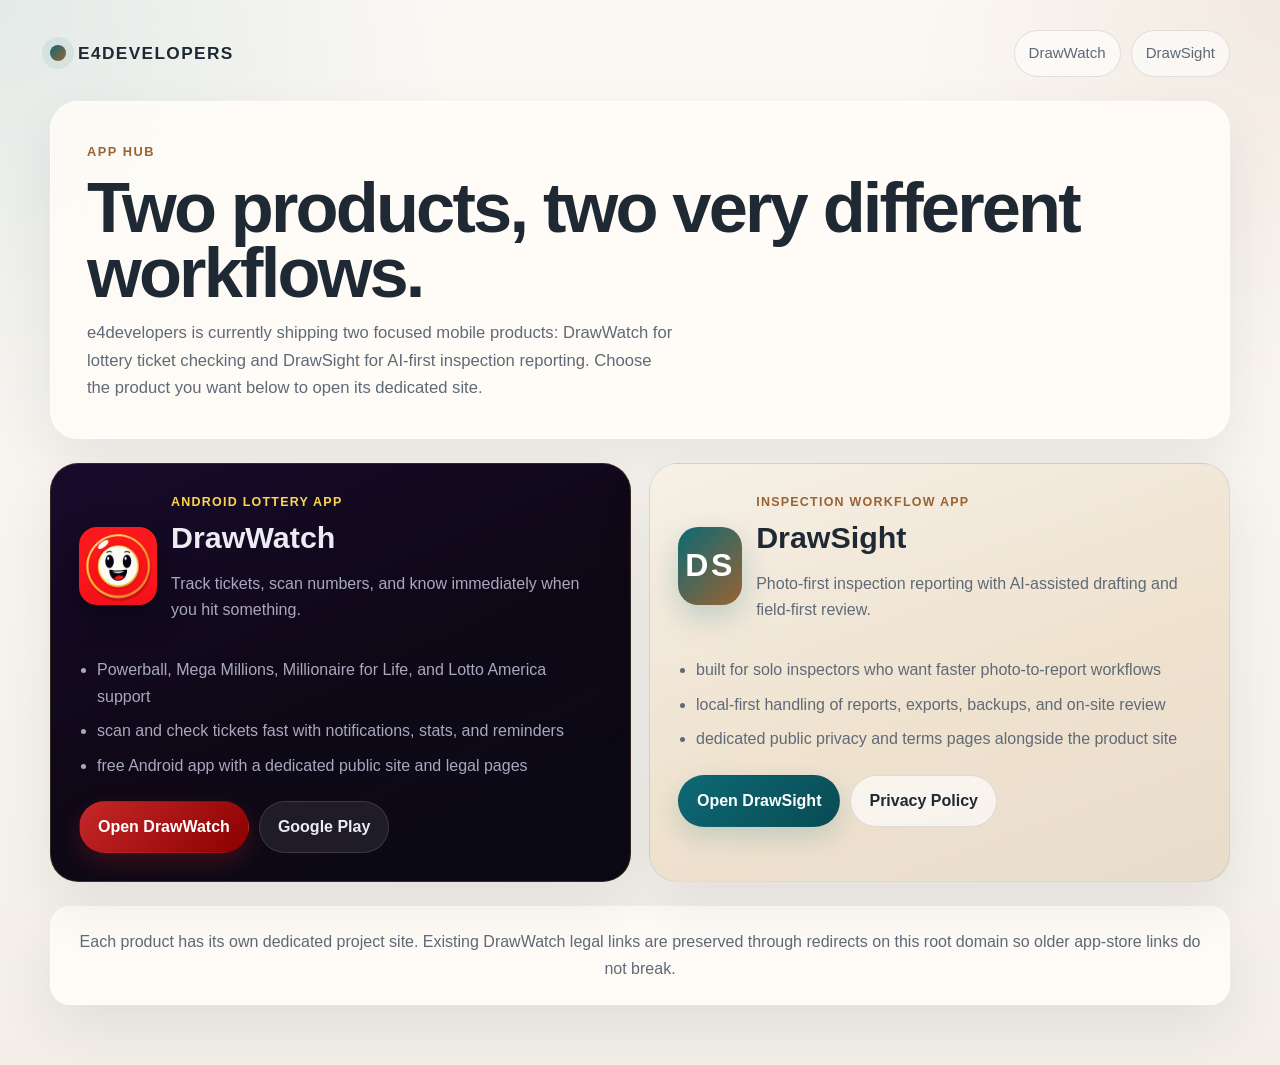
==== index.html @ c4e143c9 "Normalize e4developers branding on hub" ====
<!DOCTYPE html>
<html lang="en">
<head>
    <meta charset="UTF-8">
    <meta name="viewport" content="width=device-width, initial-scale=1.0">
    <title>e4developers</title>
    <meta name="description" content="Explore e4developers apps: DrawWatch and DrawSight.">
    <meta name="author" content="e4developers">
    <meta name="robots" content="index, follow">
    <meta name="google-site-verification" content="H5CPbit4HnOmKxbe45nMqXhFQb_tYFMQeLm1g6-_eMU">
    <link rel="canonical" href="https://e4developers.github.io/">
    <style>
        * {
            box-sizing: border-box;
            margin: 0;
            padding: 0;
        }

        :root {
            --bg: #f3efe8;
            --bg-soft: #fcf9f5;
            --surface: rgba(255, 252, 247, 0.88);
            --text: #1f2933;
            --muted: #5f6a77;
            --line: rgba(31, 41, 51, 0.12);
            --shadow: 0 24px 56px rgba(31, 41, 51, 0.08);
            --radius-lg: 28px;
            --radius-md: 20px;
            --max: 1180px;
            --dw-bg: linear-gradient(155deg, #170b2c 0%, #0f0817 48%, #0a0a14 100%);
            --dw-border: rgba(255, 213, 79, 0.16);
            --dw-text: #ececf5;
            --dw-muted: #a8a8c0;
            --dw-accent: #c62828;
            --dw-gold: #ffd54f;
            --ds-bg: linear-gradient(160deg, #f6f0e6 0%, #efe2cf 55%, #e8dccb 100%);
            --ds-border: rgba(13, 105, 117, 0.12);
            --ds-text: #1f2933;
            --ds-muted: #5f6a77;
            --ds-accent: #0d6975;
            --ds-warm: #9a6332;
        }

        body {
            min-height: 100vh;
            background:
                radial-gradient(circle at top left, rgba(13, 105, 117, 0.1), transparent 28%),
                radial-gradient(circle at top right, rgba(154, 99, 50, 0.1), transparent 24%),
                linear-gradient(180deg, var(--bg-soft), var(--bg));
            color: var(--text);
            font-family: -apple-system, BlinkMacSystemFont, "Segoe UI", Roboto, Oxygen, Ubuntu, sans-serif;
            line-height: 1.65;
        }

        a {
            color: inherit;
            text-decoration: none;
        }

        .shell {
            width: min(var(--max), calc(100% - 32px));
            margin: 0 auto;
            padding: 30px 0 60px;
        }

        .nav {
            display: flex;
            flex-wrap: wrap;
            align-items: center;
            justify-content: space-between;
            gap: 12px;
            margin-bottom: 24px;
        }

        .brand {
            display: inline-flex;
            align-items: center;
            gap: 12px;
            font-family: "Avenir Next Condensed", "Avenir Next", "Segoe UI", sans-serif;
            font-size: 1.08rem;
            font-weight: 700;
            letter-spacing: 0.08em;
            text-transform: uppercase;
        }

        .brand-mark {
            width: 16px;
            height: 16px;
            border-radius: 50%;
            background: linear-gradient(135deg, #0d6975, #9a6332);
            box-shadow: 0 0 0 8px rgba(13, 105, 117, 0.08);
        }

        .nav-links {
            display: flex;
            flex-wrap: wrap;
            gap: 10px;
        }

        .nav-link {
            display: inline-flex;
            align-items: center;
            justify-content: center;
            padding: 10px 14px;
            border: 1px solid var(--line);
            border-radius: 999px;
            background: rgba(255, 255, 255, 0.56);
            color: var(--muted);
            font-size: 0.94rem;
        }

        .hero {
            background: var(--surface);
            border: 1px solid rgba(255, 255, 255, 0.8);
            border-radius: var(--radius-lg);
            box-shadow: var(--shadow);
            backdrop-filter: blur(14px);
            padding: 36px;
            margin-bottom: 24px;
        }

        .eyebrow {
            display: inline-flex;
            margin-bottom: 14px;
            color: #9a6332;
            font-size: 0.8rem;
            font-weight: 700;
            letter-spacing: 0.12em;
            text-transform: uppercase;
        }

        h1 {
            margin-bottom: 14px;
            font-family: "Avenir Next Condensed", "Avenir Next", "Segoe UI", sans-serif;
            font-size: clamp(2.6rem, 6vw, 4.4rem);
            line-height: 0.92;
            letter-spacing: -0.04em;
        }

        .hero p {
            max-width: 64ch;
            color: var(--muted);
            font-size: 1.04rem;
        }

        .cards {
            display: grid;
            grid-template-columns: repeat(2, minmax(0, 1fr));
            gap: 18px;
            margin-bottom: 24px;
        }

        .app-card {
            position: relative;
            overflow: hidden;
            border-radius: var(--radius-lg);
            box-shadow: var(--shadow);
            padding: 28px;
            min-height: 360px;
        }

        .draw-watch {
            background: var(--dw-bg);
            border: 1px solid var(--dw-border);
            color: var(--dw-text);
        }

        .draw-sight {
            background: var(--ds-bg);
            border: 1px solid var(--ds-border);
            color: var(--ds-text);
        }

        .app-top {
            display: flex;
            align-items: center;
            gap: 14px;
            margin-bottom: 18px;
        }

        .dw-icon {
            width: 78px;
            height: 78px;
            border-radius: 18px;
            box-shadow: 0 12px 32px rgba(0, 0, 0, 0.35);
        }

        .ds-icon {
            display: inline-flex;
            align-items: center;
            justify-content: center;
            width: 78px;
            height: 78px;
            border-radius: 20px;
            background: linear-gradient(135deg, #0d6975 0%, #9a6332 100%);
            color: #fff;
            font-family: "Avenir Next Condensed", "Avenir Next", "Segoe UI", sans-serif;
            font-size: 2rem;
            font-weight: 800;
            letter-spacing: 0.08em;
            box-shadow: 0 12px 30px rgba(13, 105, 117, 0.22);
        }

        .app-label {
            font-size: 0.78rem;
            font-weight: 700;
            letter-spacing: 0.1em;
            text-transform: uppercase;
        }

        .draw-watch .app-label {
            color: var(--dw-gold);
        }

        .draw-sight .app-label {
            color: var(--ds-warm);
        }

        .app-card h2 {
            font-size: 1.9rem;
            margin-bottom: 8px;
        }

        .app-tagline {
            font-size: 1rem;
            margin-bottom: 16px;
        }

        .draw-watch .app-tagline,
        .draw-watch li {
            color: var(--dw-muted);
        }

        .draw-sight .app-tagline,
        .draw-sight li {
            color: var(--ds-muted);
        }

        .feature-list {
            padding-left: 18px;
            margin-bottom: 22px;
        }

        .feature-list li + li {
            margin-top: 8px;
        }

        .button-row {
            display: flex;
            flex-wrap: wrap;
            gap: 10px;
        }

        .btn {
            display: inline-flex;
            align-items: center;
            justify-content: center;
            padding: 12px 18px;
            border-radius: 999px;
            font-weight: 700;
            border: 1px solid transparent;
            transition: transform 0.18s ease, box-shadow 0.18s ease;
        }

        .btn:hover {
            transform: translateY(-2px);
        }

        .draw-watch .btn-primary {
            background: linear-gradient(135deg, #c62828 0%, #8b0000 100%);
            color: #fff;
            box-shadow: 0 10px 24px rgba(198, 40, 40, 0.24);
        }

        .draw-watch .btn-secondary {
            background: rgba(255, 255, 255, 0.08);
            border-color: rgba(255, 255, 255, 0.12);
            color: var(--dw-text);
        }

        .draw-sight .btn-primary {
            background: linear-gradient(135deg, #0d6975 0%, #094b53 100%);
            color: #fff;
            box-shadow: 0 10px 24px rgba(13, 105, 117, 0.18);
        }

        .draw-sight .btn-secondary {
            background: rgba(255, 255, 255, 0.64);
            border-color: rgba(31, 41, 51, 0.12);
            color: var(--ds-text);
        }

        .footer-note {
            background: var(--surface);
            border: 1px solid rgba(255, 255, 255, 0.8);
            border-radius: var(--radius-md);
            box-shadow: var(--shadow);
            padding: 22px;
            color: var(--muted);
            text-align: center;
        }

        @media (max-width: 900px) {
            .cards {
                grid-template-columns: 1fr;
            }
        }

        @media (max-width: 640px) {
            .shell {
                width: min(var(--max), calc(100% - 20px));
                padding-top: 20px;
            }

            .hero,
            .app-card {
                padding: 22px;
            }

            .app-top {
                align-items: flex-start;
            }
        }
    </style>
</head>
<body>
    <div class="shell">
        <nav class="nav" aria-label="Primary">
            <div class="brand">
                <span class="brand-mark" aria-hidden="true"></span>
                <span>e4developers</span>
            </div>
            <div class="nav-links">
                <a class="nav-link" href="https://e4developers.github.io/DrawWatch/">DrawWatch</a>
                <a class="nav-link" href="https://e4developers.github.io/DrawSight/">DrawSight</a>
            </div>
        </nav>

        <section class="hero">
            <div class="eyebrow">App Hub</div>
            <h1>Two products, two very different workflows.</h1>
            <p>
                e4developers is currently shipping two focused mobile products: DrawWatch for lottery ticket checking
                and DrawSight for AI-first inspection reporting. Choose the product you want below to open its dedicated site.
            </p>
        </section>

        <section class="cards" aria-label="Products">
            <article class="app-card draw-watch">
                <div class="app-top">
                    <img class="dw-icon" src="ic_launcher.png" alt="DrawWatch app icon">
                    <div>
                        <div class="app-label">Android Lottery App</div>
                        <h2>DrawWatch</h2>
                        <p class="app-tagline">Track tickets, scan numbers, and know immediately when you hit something.</p>
                    </div>
                </div>
                <ul class="feature-list">
                    <li>Powerball, Mega Millions, Millionaire for Life, and Lotto America support</li>
                    <li>scan and check tickets fast with notifications, stats, and reminders</li>
                    <li>free Android app with a dedicated public site and legal pages</li>
                </ul>
                <div class="button-row">
                    <a class="btn btn-primary" href="https://e4developers.github.io/DrawWatch/">Open DrawWatch</a>
                    <a class="btn btn-secondary" href="https://play.google.com/store/apps/details?id=com.numcheck.app" rel="noopener">Google Play</a>
                </div>
            </article>

            <article class="app-card draw-sight">
                <div class="app-top">
                    <div class="ds-icon" aria-hidden="true">DS</div>
                    <div>
                        <div class="app-label">Inspection Workflow App</div>
                        <h2>DrawSight</h2>
                        <p class="app-tagline">Photo-first inspection reporting with AI-assisted drafting and field-first review.</p>
                    </div>
                </div>
                <ul class="feature-list">
                    <li>built for solo inspectors who want faster photo-to-report workflows</li>
                    <li>local-first handling of reports, exports, backups, and on-site review</li>
                    <li>dedicated public privacy and terms pages alongside the product site</li>
                </ul>
                <div class="button-row">
                    <a class="btn btn-primary" href="https://e4developers.github.io/DrawSight/">Open DrawSight</a>
                    <a class="btn btn-secondary" href="https://e4developers.github.io/DrawSight/privacy-policy.html">Privacy Policy</a>
                </div>
            </article>
        </section>

        <div class="footer-note">
            Each product has its own dedicated project site. Existing DrawWatch legal links are preserved through redirects
            on this root domain so older app-store links do not break.
        </div>
    </div>
</body>
</html>
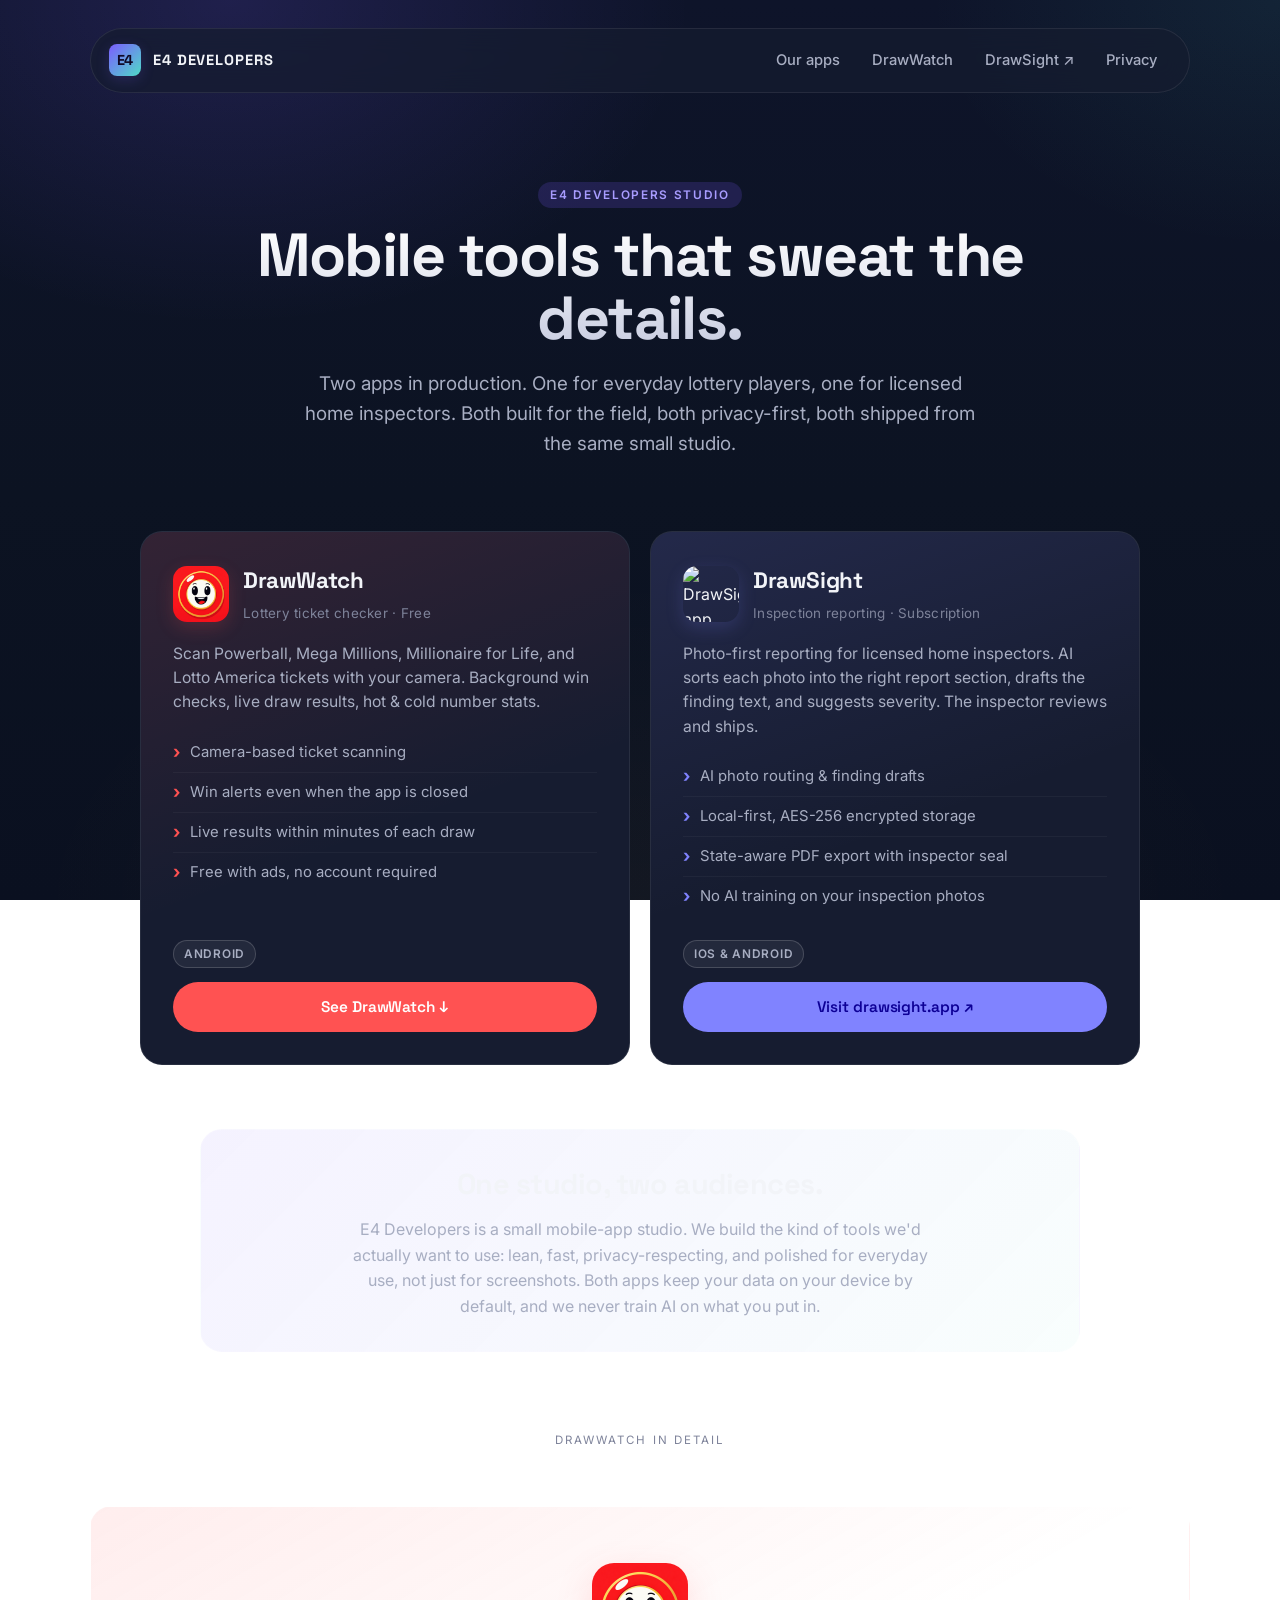
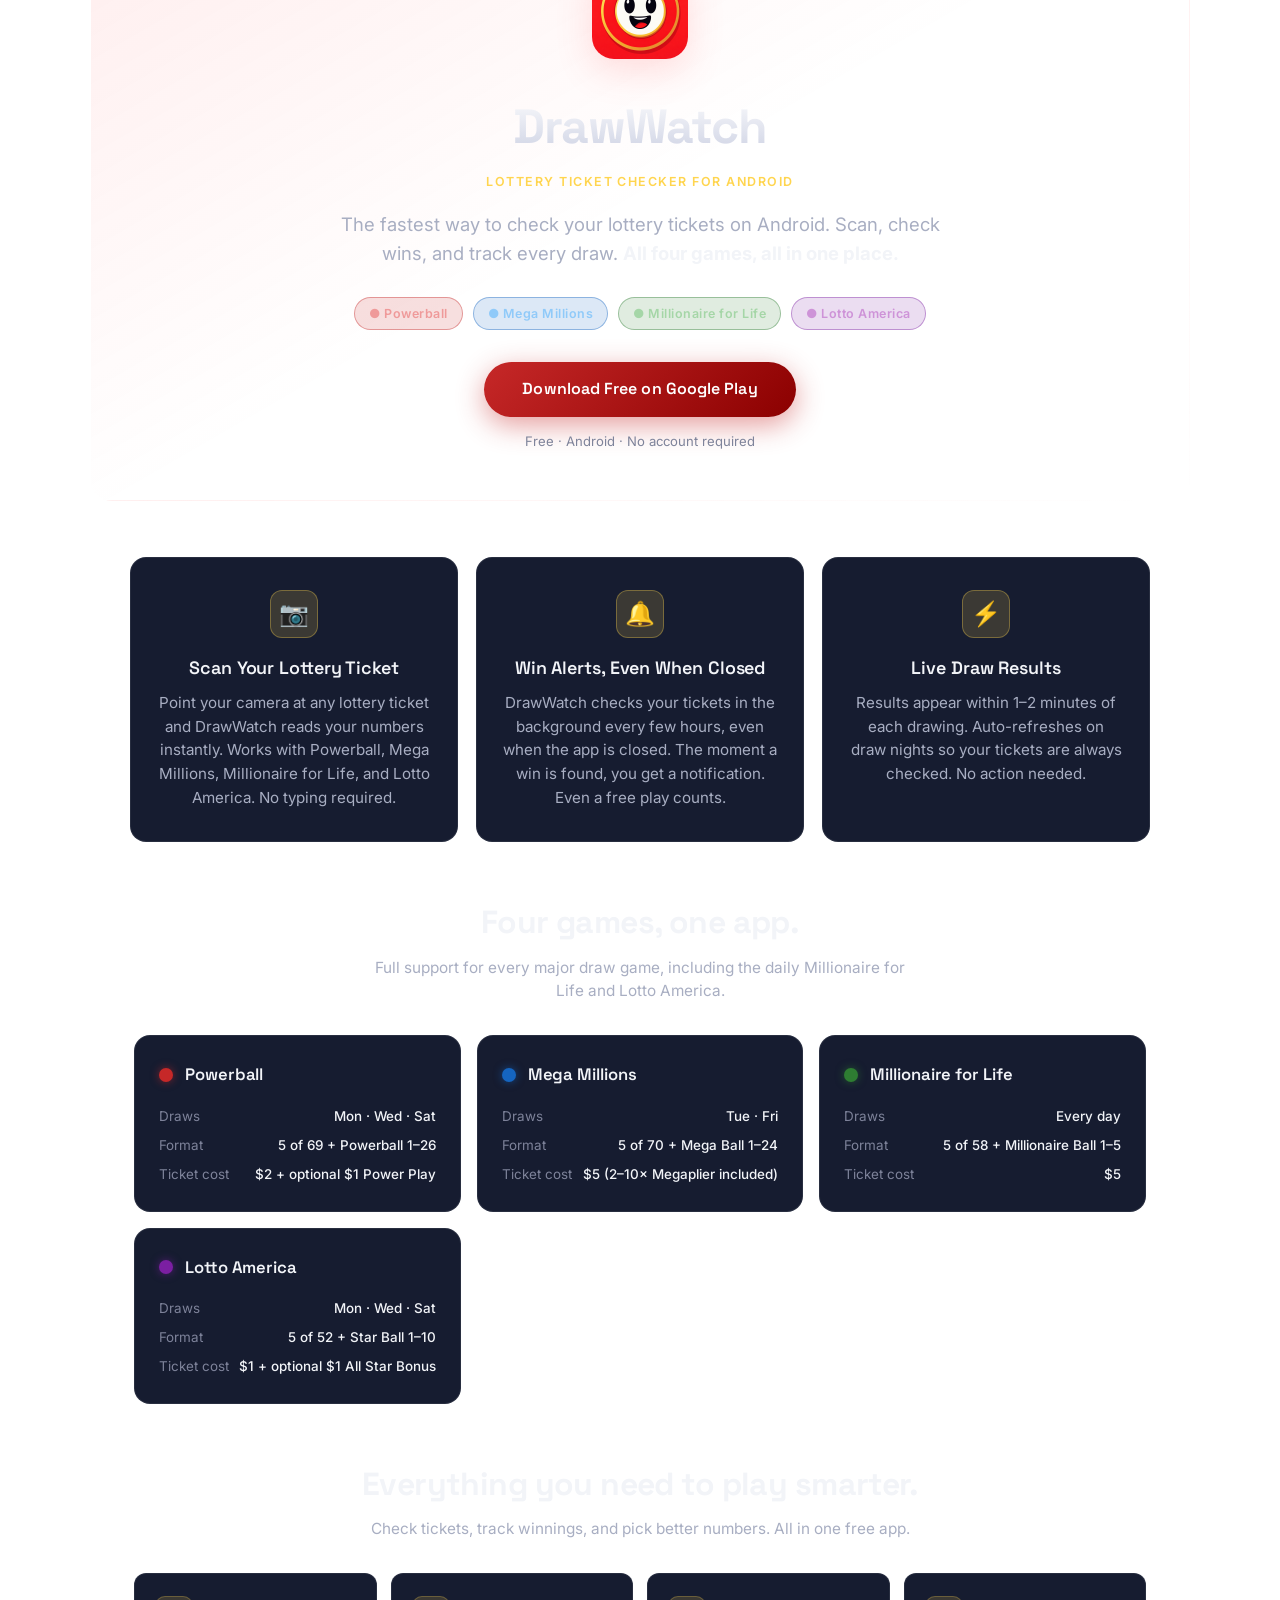
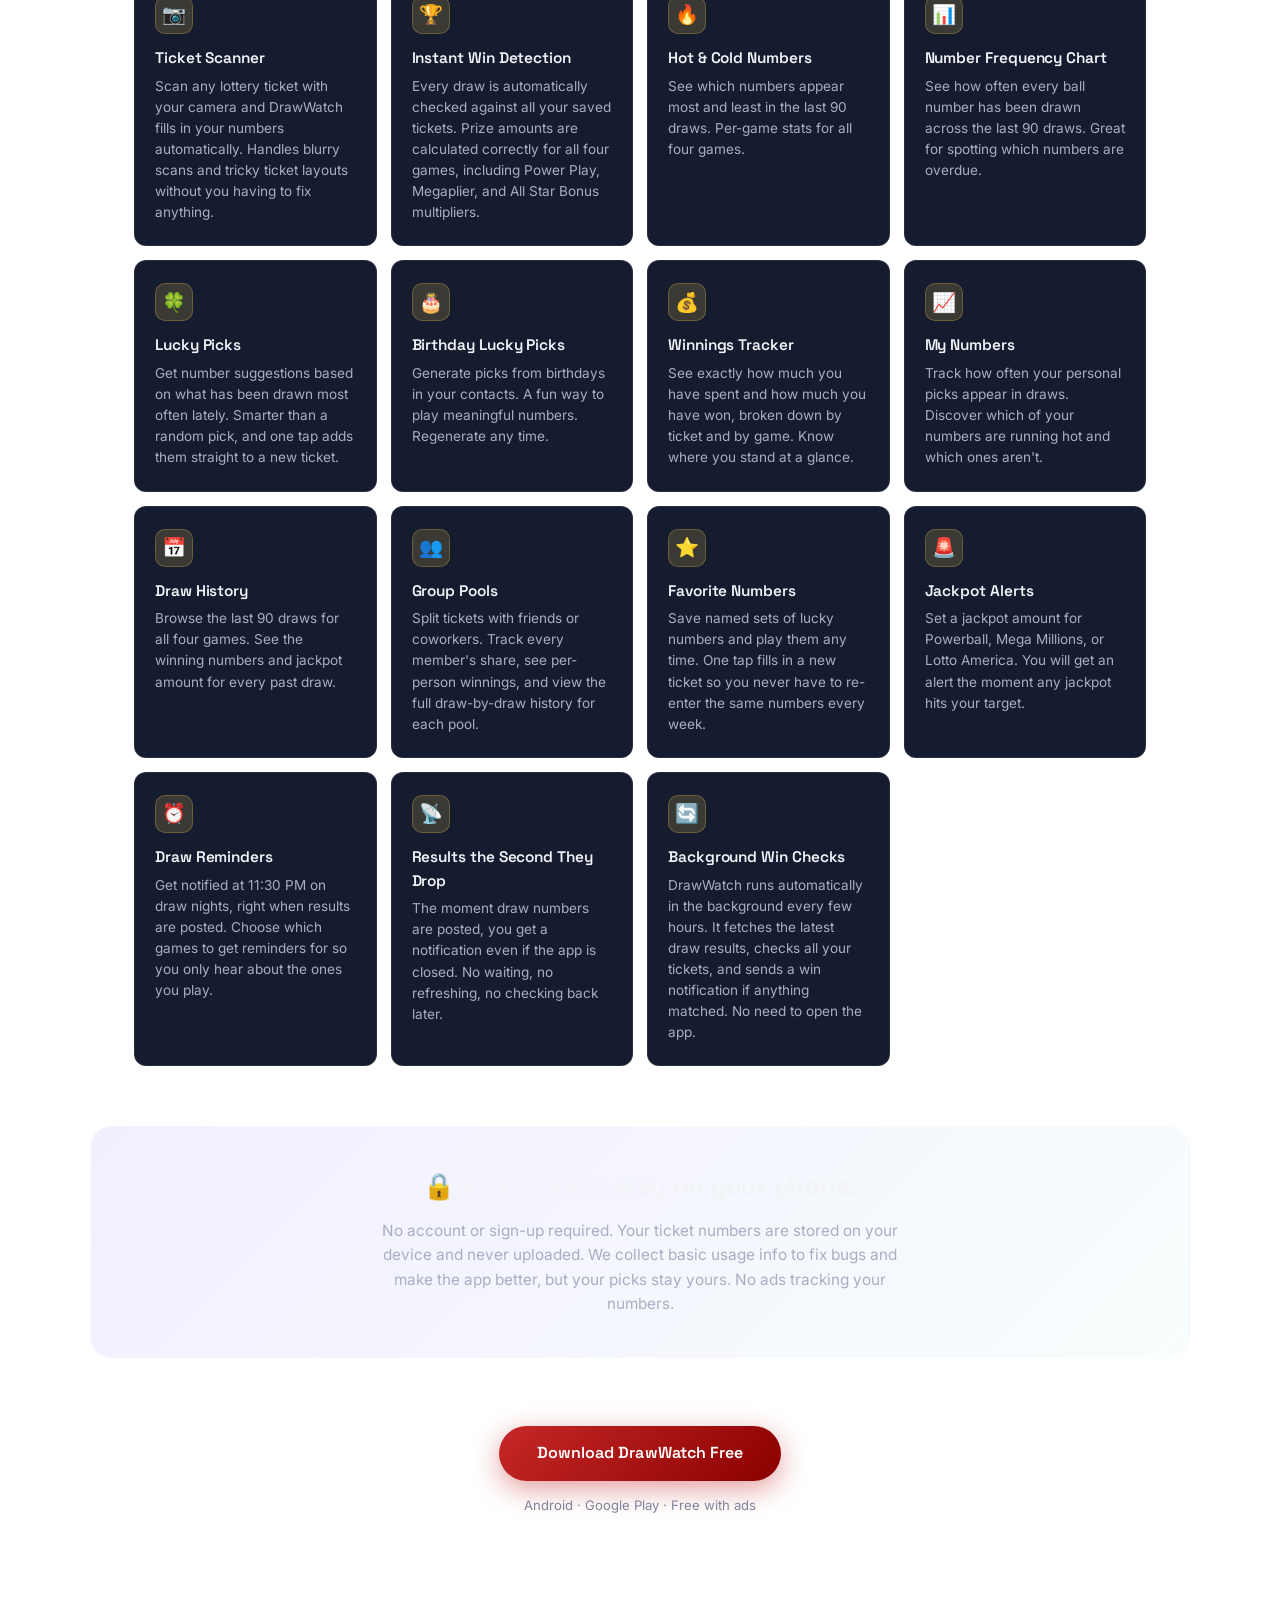
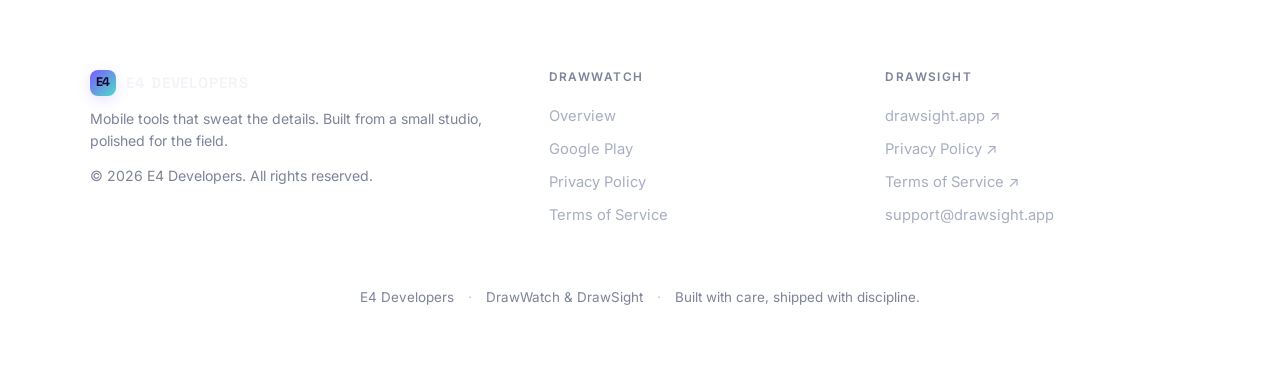
==== commit 20d24453: "Convert apex to E4 Developers studio splash + premium polish Was: DrawWatch-only landing at the apex" ====
--- a/index.html
+++ b/index.html
@@ -3,394 +3,457 @@
 <head>
     <meta charset="UTF-8">
     <meta name="viewport" content="width=device-width, initial-scale=1.0">
-    <title>e4developers</title>
-    <meta name="description" content="Explore e4developers apps: DrawWatch and DrawSight.">
-    <meta name="author" content="e4developers">
+    <title>E4 Developers · DrawWatch &amp; DrawSight mobile apps</title>
+    <meta name="description" content="E4 Developers builds mobile tools that sweat the details. DrawWatch is a free Android lottery checker for Powerball, Mega Millions, Millionaire for Life, and Lotto America. DrawSight is a photo-first inspection reporting app for licensed home inspectors.">
+    <meta name="keywords" content="e4 developers, drawwatch, drawsight, powerball ticket checker, mega millions checker, millionaire for life lottery, lotto america checker, lottery ticket scanner, home inspection report app, photo inspection app">
+    <meta name="author" content="E4 Developers">
     <meta name="robots" content="index, follow">
-    <meta name="google-site-verification" content="H5CPbit4HnOmKxbe45nMqXhFQb_tYFMQeLm1g6-_eMU">
+    <meta name="theme-color" content="#0C1322">
+    <meta name="google-site-verification" content="H5CPbit4HnOmKxbe45nMqXhFQb_tYFMQeLm1g6-_eMU" />
+
+    <!-- Open Graph -->
+    <meta property="og:title" content="E4 Developers · DrawWatch &amp; DrawSight">
+    <meta property="og:description" content="Mobile tools that sweat the details. DrawWatch (lottery checker, Android) and DrawSight (inspection reporting, iOS &amp; Android).">
+    <meta property="og:url" content="https://e4developers.github.io/">
+    <meta property="og:type" content="website">
+    <meta property="og:site_name" content="E4 Developers">
+    <meta property="og:image" content="https://e4developers.github.io/ic_launcher.png">
+
+    <!-- Twitter Card -->
+    <meta name="twitter:card" content="summary">
+    <meta name="twitter:title" content="E4 Developers · DrawWatch &amp; DrawSight">
+    <meta name="twitter:description" content="Two mobile apps from E4 Developers: DrawWatch lottery checker and DrawSight inspection reporting.">
+
+    <!-- Canonical -->
     <link rel="canonical" href="https://e4developers.github.io/">
-    <style>
-        * {
-            box-sizing: border-box;
-            margin: 0;
-            padding: 0;
+
+    <link rel="icon" type="image/png" href="ic_launcher.png">
+    <link rel="apple-touch-icon" href="ic_launcher.png">
+    <link rel="preconnect" href="https://fonts.googleapis.com">
+    <link rel="preconnect" href="https://fonts.gstatic.com" crossorigin>
+    <link rel="stylesheet" href="https://fonts.googleapis.com/css2?family=Inter:wght@400;500;600;700&family=Space+Grotesk:wght@500;600;700&display=swap">
+    <link rel="stylesheet" href="style.css">
+
+    <!-- JSON-LD: studio + both products -->
+    <script type="application/ld+json">
+    {
+      "@context": "https://schema.org",
+      "@type": "Organization",
+      "name": "E4 Developers",
+      "url": "https://e4developers.github.io/",
+      "logo": "https://e4developers.github.io/ic_launcher.png",
+      "description": "Mobile app studio. Builds DrawWatch (lottery ticket checker for Android) and DrawSight (photo-first inspection reporting for licensed home inspectors).",
+      "makesOffer": [
+        {
+          "@type": "Offer",
+          "itemOffered": {
+            "@type": "SoftwareApplication",
+            "name": "DrawWatch",
+            "operatingSystem": "Android",
+            "applicationCategory": "UtilitiesApplication",
+            "url": "https://play.google.com/store/apps/details?id=com.numcheck.app",
+            "offers": { "@type": "Offer", "price": "0", "priceCurrency": "USD" }
+          }
+        },
+        {
+          "@type": "Offer",
+          "itemOffered": {
+            "@type": "SoftwareApplication",
+            "name": "DrawSight",
+            "operatingSystem": "iOS, Android",
+            "applicationCategory": "BusinessApplication",
+            "url": "https://drawsight.app/"
+          }
         }
-
-        :root {
-            --bg: #f3efe8;
-            --bg-soft: #fcf9f5;
-            --surface: rgba(255, 252, 247, 0.88);
-            --text: #1f2933;
-            --muted: #5f6a77;
-            --line: rgba(31, 41, 51, 0.12);
-            --shadow: 0 24px 56px rgba(31, 41, 51, 0.08);
-            --radius-lg: 28px;
-            --radius-md: 20px;
-            --max: 1180px;
-            --dw-bg: linear-gradient(155deg, #170b2c 0%, #0f0817 48%, #0a0a14 100%);
-            --dw-border: rgba(255, 213, 79, 0.16);
-            --dw-text: #ececf5;
-            --dw-muted: #a8a8c0;
-            --dw-accent: #c62828;
-            --dw-gold: #ffd54f;
-            --ds-bg: linear-gradient(160deg, #f6f0e6 0%, #efe2cf 55%, #e8dccb 100%);
-            --ds-border: rgba(13, 105, 117, 0.12);
-            --ds-text: #1f2933;
-            --ds-muted: #5f6a77;
-            --ds-accent: #0d6975;
-            --ds-warm: #9a6332;
-        }
-
-        body {
-            min-height: 100vh;
-            background:
-                radial-gradient(circle at top left, rgba(13, 105, 117, 0.1), transparent 28%),
-                radial-gradient(circle at top right, rgba(154, 99, 50, 0.1), transparent 24%),
-                linear-gradient(180deg, var(--bg-soft), var(--bg));
-            color: var(--text);
-            font-family: -apple-system, BlinkMacSystemFont, "Segoe UI", Roboto, Oxygen, Ubuntu, sans-serif;
-            line-height: 1.65;
-        }
-
-        a {
-            color: inherit;
-            text-decoration: none;
-        }
-
-        .shell {
-            width: min(var(--max), calc(100% - 32px));
-            margin: 0 auto;
-            padding: 30px 0 60px;
-        }
-
-        .nav {
-            display: flex;
-            flex-wrap: wrap;
-            align-items: center;
-            justify-content: space-between;
-            gap: 12px;
-            margin-bottom: 24px;
-        }
-
-        .brand {
-            display: inline-flex;
-            align-items: center;
-            gap: 12px;
-            font-family: "Avenir Next Condensed", "Avenir Next", "Segoe UI", sans-serif;
-            font-size: 1.08rem;
-            font-weight: 700;
-            letter-spacing: 0.08em;
-            text-transform: uppercase;
-        }
-
-        .brand-mark {
-            width: 16px;
-            height: 16px;
-            border-radius: 50%;
-            background: linear-gradient(135deg, #0d6975, #9a6332);
-            box-shadow: 0 0 0 8px rgba(13, 105, 117, 0.08);
-        }
-
-        .nav-links {
-            display: flex;
-            flex-wrap: wrap;
-            gap: 10px;
-        }
-
-        .nav-link {
-            display: inline-flex;
-            align-items: center;
-            justify-content: center;
-            padding: 10px 14px;
-            border: 1px solid var(--line);
-            border-radius: 999px;
-            background: rgba(255, 255, 255, 0.56);
-            color: var(--muted);
-            font-size: 0.94rem;
-        }
-
-        .hero {
-            background: var(--surface);
-            border: 1px solid rgba(255, 255, 255, 0.8);
-            border-radius: var(--radius-lg);
-            box-shadow: var(--shadow);
-            backdrop-filter: blur(14px);
-            padding: 36px;
-            margin-bottom: 24px;
-        }
-
-        .eyebrow {
-            display: inline-flex;
-            margin-bottom: 14px;
-            color: #9a6332;
-            font-size: 0.8rem;
-            font-weight: 700;
-            letter-spacing: 0.12em;
-            text-transform: uppercase;
-        }
-
-        h1 {
-            margin-bottom: 14px;
-            font-family: "Avenir Next Condensed", "Avenir Next", "Segoe UI", sans-serif;
-            font-size: clamp(2.6rem, 6vw, 4.4rem);
-            line-height: 0.92;
-            letter-spacing: -0.04em;
-        }
-
-        .hero p {
-            max-width: 64ch;
-            color: var(--muted);
-            font-size: 1.04rem;
-        }
-
-        .cards {
-            display: grid;
-            grid-template-columns: repeat(2, minmax(0, 1fr));
-            gap: 18px;
-            margin-bottom: 24px;
-        }
-
-        .app-card {
-            position: relative;
-            overflow: hidden;
-            border-radius: var(--radius-lg);
-            box-shadow: var(--shadow);
-            padding: 28px;
-            min-height: 360px;
-        }
-
-        .draw-watch {
-            background: var(--dw-bg);
-            border: 1px solid var(--dw-border);
-            color: var(--dw-text);
-        }
-
-        .draw-sight {
-            background: var(--ds-bg);
-            border: 1px solid var(--ds-border);
-            color: var(--ds-text);
-        }
-
-        .app-top {
-            display: flex;
-            align-items: center;
-            gap: 14px;
-            margin-bottom: 18px;
-        }
-
-        .dw-icon {
-            width: 78px;
-            height: 78px;
-            border-radius: 18px;
-            box-shadow: 0 12px 32px rgba(0, 0, 0, 0.35);
-        }
-
-        .ds-icon {
-            display: inline-flex;
-            align-items: center;
-            justify-content: center;
-            width: 78px;
-            height: 78px;
-            border-radius: 20px;
-            background: linear-gradient(135deg, #0d6975 0%, #9a6332 100%);
-            color: #fff;
-            font-family: "Avenir Next Condensed", "Avenir Next", "Segoe UI", sans-serif;
-            font-size: 2rem;
-            font-weight: 800;
-            letter-spacing: 0.08em;
-            box-shadow: 0 12px 30px rgba(13, 105, 117, 0.22);
-        }
-
-        .app-label {
-            font-size: 0.78rem;
-            font-weight: 700;
-            letter-spacing: 0.1em;
-            text-transform: uppercase;
-        }
-
-        .draw-watch .app-label {
-            color: var(--dw-gold);
-        }
-
-        .draw-sight .app-label {
-            color: var(--ds-warm);
-        }
-
-        .app-card h2 {
-            font-size: 1.9rem;
-            margin-bottom: 8px;
-        }
-
-        .app-tagline {
-            font-size: 1rem;
-            margin-bottom: 16px;
-        }
-
-        .draw-watch .app-tagline,
-        .draw-watch li {
-            color: var(--dw-muted);
-        }
-
-        .draw-sight .app-tagline,
-        .draw-sight li {
-            color: var(--ds-muted);
-        }
-
-        .feature-list {
-            padding-left: 18px;
-            margin-bottom: 22px;
-        }
-
-        .feature-list li + li {
-            margin-top: 8px;
-        }
-
-        .button-row {
-            display: flex;
-            flex-wrap: wrap;
-            gap: 10px;
-        }
-
-        .btn {
-            display: inline-flex;
-            align-items: center;
-            justify-content: center;
-            padding: 12px 18px;
-            border-radius: 999px;
-            font-weight: 700;
-            border: 1px solid transparent;
-            transition: transform 0.18s ease, box-shadow 0.18s ease;
-        }
-
-        .btn:hover {
-            transform: translateY(-2px);
-        }
-
-        .draw-watch .btn-primary {
-            background: linear-gradient(135deg, #c62828 0%, #8b0000 100%);
-            color: #fff;
-            box-shadow: 0 10px 24px rgba(198, 40, 40, 0.24);
-        }
-
-        .draw-watch .btn-secondary {
-            background: rgba(255, 255, 255, 0.08);
-            border-color: rgba(255, 255, 255, 0.12);
-            color: var(--dw-text);
-        }
-
-        .draw-sight .btn-primary {
-            background: linear-gradient(135deg, #0d6975 0%, #094b53 100%);
-            color: #fff;
-            box-shadow: 0 10px 24px rgba(13, 105, 117, 0.18);
-        }
-
-        .draw-sight .btn-secondary {
-            background: rgba(255, 255, 255, 0.64);
-            border-color: rgba(31, 41, 51, 0.12);
-            color: var(--ds-text);
-        }
-
-        .footer-note {
-            background: var(--surface);
-            border: 1px solid rgba(255, 255, 255, 0.8);
-            border-radius: var(--radius-md);
-            box-shadow: var(--shadow);
-            padding: 22px;
-            color: var(--muted);
-            text-align: center;
-        }
-
-        @media (max-width: 900px) {
-            .cards {
-                grid-template-columns: 1fr;
-            }
-        }
-
-        @media (max-width: 640px) {
-            .shell {
-                width: min(var(--max), calc(100% - 20px));
-                padding-top: 20px;
-            }
-
-            .hero,
-            .app-card {
-                padding: 22px;
-            }
-
-            .app-top {
-                align-items: flex-start;
-            }
-        }
-    </style>
+      ]
+    }
+    </script>
+    <script type="application/ld+json">
+    {
+      "@context": "https://schema.org",
+      "@type": "SoftwareApplication",
+      "name": "DrawWatch",
+      "alternateName": "DrawWatch: Lottery Checker",
+      "operatingSystem": "Android",
+      "applicationCategory": "UtilitiesApplication",
+      "description": "Scan and check your Powerball, Mega Millions, Millionaire for Life, and Lotto America lottery tickets instantly. Win alerts, live draw results, hot and cold number statistics. No account required.",
+      "url": "https://play.google.com/store/apps/details?id=com.numcheck.app",
+      "downloadUrl": "https://play.google.com/store/apps/details?id=com.numcheck.app",
+      "offers": { "@type": "Offer", "price": "0", "priceCurrency": "USD" },
+      "author": {
+        "@type": "Organization",
+        "name": "E4 Developers",
+        "url": "https://e4developers.github.io/"
+      }
+    }
+    </script>
 </head>
 <body>
-    <div class="shell">
-        <nav class="nav" aria-label="Primary">
-            <div class="brand">
-                <span class="brand-mark" aria-hidden="true"></span>
-                <span>e4developers</span>
-            </div>
-            <div class="nav-links">
-                <a class="nav-link" href="https://e4developers.github.io/DrawWatch/">DrawWatch</a>
-                <a class="nav-link" href="https://e4developers.github.io/DrawSight/">DrawSight</a>
-            </div>
-        </nav>
-
-        <section class="hero">
-            <div class="eyebrow">App Hub</div>
-            <h1>Two products, two very different workflows.</h1>
-            <p>
-                e4developers is currently shipping two focused mobile products: DrawWatch for lottery ticket checking
-                and DrawSight for AI-first inspection reporting. Choose the product you want below to open its dedicated site.
+
+<div class="shell">
+
+    <!-- ═══════════════ STUDIO NAV ═══════════════ -->
+    <nav class="nav" aria-label="Primary">
+        <a class="brand" href="/" aria-label="E4 Developers home">
+            <span class="brand-mark" aria-hidden="true">E4</span>
+            <span>E4 Developers</span>
+        </a>
+        <div class="nav-links">
+            <a href="#our-apps">Our apps</a>
+            <a href="#drawwatch">DrawWatch</a>
+            <a href="https://drawsight.app/" rel="noopener">DrawSight ↗</a>
+            <a href="privacy-policy.html">Privacy</a>
+        </div>
+    </nav>
+
+    <!-- ═══════════════ STUDIO HERO ═══════════════ -->
+    <section class="studio-hero">
+        <span class="eyebrow">E4 Developers studio</span>
+        <h1>Mobile tools that sweat the details.</h1>
+        <p class="lede">
+            Two apps in production. One for everyday lottery players, one for
+            licensed home inspectors. Both built for the field, both
+            privacy-first, both shipped from the same small studio.
+        </p>
+    </section>
+
+    <!-- ═══════════════ TWO-UP PRODUCT CARDS ═══════════════ -->
+    <section id="our-apps" class="product-grid" aria-label="E4 Developers apps">
+
+        <a class="product-card drawwatch" href="#drawwatch">
+            <div class="product-head">
+                <img class="product-icon" src="ic_launcher.png" alt="DrawWatch app icon">
+                <div>
+                    <div class="product-name">DrawWatch</div>
+                    <div class="product-meta">Lottery ticket checker · Free</div>
+                </div>
+            </div>
+            <p class="product-tagline">
+                Scan Powerball, Mega Millions, Millionaire for Life, and Lotto
+                America tickets with your camera. Background win checks, live
+                draw results, hot &amp; cold number stats.
             </p>
-        </section>
-
-        <section class="cards" aria-label="Products">
-            <article class="app-card draw-watch">
-                <div class="app-top">
-                    <img class="dw-icon" src="ic_launcher.png" alt="DrawWatch app icon">
-                    <div>
-                        <div class="app-label">Android Lottery App</div>
-                        <h2>DrawWatch</h2>
-                        <p class="app-tagline">Track tickets, scan numbers, and know immediately when you hit something.</p>
-                    </div>
-                </div>
-                <ul class="feature-list">
-                    <li>Powerball, Mega Millions, Millionaire for Life, and Lotto America support</li>
-                    <li>scan and check tickets fast with notifications, stats, and reminders</li>
-                    <li>free Android app with a dedicated public site and legal pages</li>
-                </ul>
-                <div class="button-row">
-                    <a class="btn btn-primary" href="https://e4developers.github.io/DrawWatch/">Open DrawWatch</a>
-                    <a class="btn btn-secondary" href="https://play.google.com/store/apps/details?id=com.numcheck.app" rel="noopener">Google Play</a>
-                </div>
-            </article>
-
-            <article class="app-card draw-sight">
-                <div class="app-top">
-                    <div class="ds-icon" aria-hidden="true">DS</div>
-                    <div>
-                        <div class="app-label">Inspection Workflow App</div>
-                        <h2>DrawSight</h2>
-                        <p class="app-tagline">Photo-first inspection reporting with AI-assisted drafting and field-first review.</p>
-                    </div>
-                </div>
-                <ul class="feature-list">
-                    <li>built for solo inspectors who want faster photo-to-report workflows</li>
-                    <li>local-first handling of reports, exports, backups, and on-site review</li>
-                    <li>dedicated public privacy and terms pages alongside the product site</li>
-                </ul>
-                <div class="button-row">
-                    <a class="btn btn-primary" href="https://e4developers.github.io/DrawSight/">Open DrawSight</a>
-                    <a class="btn btn-secondary" href="https://e4developers.github.io/DrawSight/privacy-policy.html">Privacy Policy</a>
-                </div>
-            </article>
-        </section>
-
-        <div class="footer-note">
-            Each product has its own dedicated project site. Existing DrawWatch legal links are preserved through redirects
-            on this root domain so older app-store links do not break.
-        </div>
+            <ul>
+                <li>Camera-based ticket scanning</li>
+                <li>Win alerts even when the app is closed</li>
+                <li>Live results within minutes of each draw</li>
+                <li>Free with ads, no account required</li>
+            </ul>
+            <span class="platform-pill" style="margin-bottom: 14px; align-self: flex-start;">Android</span>
+            <span class="product-cta">See DrawWatch ↓</span>
+        </a>
+
+        <a class="product-card drawsight" href="https://drawsight.app/" rel="noopener">
+            <div class="product-head">
+                <img class="product-icon" src="https://drawsight.app/assets/logo.png" alt="DrawSight app icon">
+                <div>
+                    <div class="product-name">DrawSight</div>
+                    <div class="product-meta">Inspection reporting · Subscription</div>
+                </div>
+            </div>
+            <p class="product-tagline">
+                Photo-first reporting for licensed home inspectors. AI sorts
+                each photo into the right report section, drafts the finding
+                text, and suggests severity. The inspector reviews and ships.
+            </p>
+            <ul>
+                <li>AI photo routing &amp; finding drafts</li>
+                <li>Local-first, AES-256 encrypted storage</li>
+                <li>State-aware PDF export with inspector seal</li>
+                <li>No AI training on your inspection photos</li>
+            </ul>
+            <span class="platform-pill" style="margin-bottom: 14px; align-self: flex-start;">iOS &amp; Android</span>
+            <span class="product-cta">Visit drawsight.app ↗</span>
+        </a>
+
+    </section>
+
+    <!-- ═══════════════ STUDIO ABOUT ═══════════════ -->
+    <section class="studio-about">
+        <h2>One studio, two audiences.</h2>
+        <p>
+            E4 Developers is a small mobile-app studio. We build the kind of
+            tools we'd actually want to use: lean, fast, privacy-respecting,
+            and polished for everyday use, not just for screenshots. Both
+            apps keep your data on your device by default, and we never
+            train AI on what you put in.
+        </p>
+    </section>
+
+    <!-- ═══════════════ STUDIO → DRAWWATCH DIVIDER ═══════════════ -->
+    <div class="studio-divider" aria-hidden="true">
+        <span>DrawWatch in detail</span>
     </div>
+
+    <!-- ═══════════════ DRAWWATCH HERO (preserved for SEO) ═══════════════ -->
+    <header id="drawwatch" class="dw-hero">
+        <img class="app-icon" src="ic_launcher.png" alt="DrawWatch app icon">
+        <h2>DrawWatch</h2>
+        <p class="hero-sub">Lottery Ticket Checker for Android</p>
+        <p class="hero-tagline">
+            The fastest way to check your lottery tickets on Android.
+            Scan, check wins, and track every draw.
+            <strong>All four games, all in one place.</strong>
+        </p>
+        <div class="game-badges">
+            <span class="game-badge badge-pb">● Powerball</span>
+            <span class="game-badge badge-mm">● Mega Millions</span>
+            <span class="game-badge badge-mfl">● Millionaire for Life</span>
+            <span class="game-badge badge-la">● Lotto America</span>
+        </div>
+        <a class="cta-btn" href="https://play.google.com/store/apps/details?id=com.numcheck.app"
+           rel="noopener" aria-label="Download DrawWatch on Google Play">
+            Download Free on Google Play
+        </a>
+        <p class="cta-meta">Free · Android · No account required</p>
+    </header>
+
+    <!-- ═══════════════ BIG 3 ═══════════════ -->
+    <div class="big3" aria-label="Top features">
+        <div class="big3-card">
+            <div class="big3-icon">📷</div>
+            <h2>Scan Your Lottery Ticket</h2>
+            <p>Point your camera at any lottery ticket and DrawWatch reads your numbers instantly.
+               Works with Powerball, Mega Millions, Millionaire for Life, and Lotto America. No typing required.</p>
+        </div>
+        <div class="big3-card">
+            <div class="big3-icon">🔔</div>
+            <h2>Win Alerts, Even When Closed</h2>
+            <p>DrawWatch checks your tickets in the background every few hours, even when the app is closed.
+               The moment a win is found, you get a notification. Even a free play counts.</p>
+        </div>
+        <div class="big3-card">
+            <div class="big3-icon">⚡</div>
+            <h2>Live Draw Results</h2>
+            <p>Results appear within 1–2 minutes of each drawing. Auto-refreshes on draw nights
+               so your tickets are always checked. No action needed.</p>
+        </div>
+    </div>
+
+    <!-- ═══════════════ SUPPORTED GAMES ═══════════════ -->
+    <section class="section games-section" aria-label="Supported games">
+        <h2 class="section-label">Four games, one app.</h2>
+        <p class="section-desc">Full support for every major draw game, including the daily Millionaire for Life and Lotto America.</p>
+
+        <div class="games-grid">
+            <div class="game-card">
+                <div class="game-card-header">
+                    <div class="game-dot dot-pb"></div>
+                    <h3>Powerball</h3>
+                </div>
+                <div class="game-meta">
+                    <div class="game-row">
+                        <span class="game-row-label">Draws</span>
+                        <span class="game-row-val">Mon · Wed · Sat</span>
+                    </div>
+                    <div class="game-row">
+                        <span class="game-row-label">Format</span>
+                        <span class="game-row-val">5 of 69 + Powerball 1–26</span>
+                    </div>
+                    <div class="game-row">
+                        <span class="game-row-label">Ticket cost</span>
+                        <span class="game-row-val">$2 + optional $1 Power Play</span>
+                    </div>
+                </div>
+            </div>
+            <div class="game-card">
+                <div class="game-card-header">
+                    <div class="game-dot dot-mm"></div>
+                    <h3>Mega Millions</h3>
+                </div>
+                <div class="game-meta">
+                    <div class="game-row">
+                        <span class="game-row-label">Draws</span>
+                        <span class="game-row-val">Tue · Fri</span>
+                    </div>
+                    <div class="game-row">
+                        <span class="game-row-label">Format</span>
+                        <span class="game-row-val">5 of 70 + Mega Ball 1–24</span>
+                    </div>
+                    <div class="game-row">
+                        <span class="game-row-label">Ticket cost</span>
+                        <span class="game-row-val">$5 (2–10× Megaplier included)</span>
+                    </div>
+                </div>
+            </div>
+            <div class="game-card">
+                <div class="game-card-header">
+                    <div class="game-dot dot-mfl"></div>
+                    <h3>Millionaire for Life</h3>
+                </div>
+                <div class="game-meta">
+                    <div class="game-row">
+                        <span class="game-row-label">Draws</span>
+                        <span class="game-row-val">Every day</span>
+                    </div>
+                    <div class="game-row">
+                        <span class="game-row-label">Format</span>
+                        <span class="game-row-val">5 of 58 + Millionaire Ball 1–5</span>
+                    </div>
+                    <div class="game-row">
+                        <span class="game-row-label">Ticket cost</span>
+                        <span class="game-row-val">$5</span>
+                    </div>
+                </div>
+            </div>
+            <div class="game-card">
+                <div class="game-card-header">
+                    <div class="game-dot dot-la"></div>
+                    <h3>Lotto America</h3>
+                </div>
+                <div class="game-meta">
+                    <div class="game-row">
+                        <span class="game-row-label">Draws</span>
+                        <span class="game-row-val">Mon · Wed · Sat</span>
+                    </div>
+                    <div class="game-row">
+                        <span class="game-row-label">Format</span>
+                        <span class="game-row-val">5 of 52 + Star Ball 1–10</span>
+                    </div>
+                    <div class="game-row">
+                        <span class="game-row-label">Ticket cost</span>
+                        <span class="game-row-val">$1 + optional $1 All Star Bonus</span>
+                    </div>
+                </div>
+            </div>
+        </div>
+    </section>
+
+    <!-- ═══════════════ FEATURES GRID ═══════════════ -->
+    <section class="section features-section" aria-label="All features">
+        <h2 class="section-label">Everything you need to play smarter.</h2>
+        <p class="section-desc">Check tickets, track winnings, and pick better numbers. All in one free app.</p>
+
+        <div class="features-grid">
+            <div class="feat">
+                <div class="feat-icon">📷</div>
+                <h3>Ticket Scanner</h3>
+                <p>Scan any lottery ticket with your camera and DrawWatch fills in your numbers automatically. Handles blurry scans and tricky ticket layouts without you having to fix anything.</p>
+            </div>
+            <div class="feat">
+                <div class="feat-icon">🏆</div>
+                <h3>Instant Win Detection</h3>
+                <p>Every draw is automatically checked against all your saved tickets. Prize amounts are calculated correctly for all four games, including Power Play, Megaplier, and All Star Bonus multipliers.</p>
+            </div>
+            <div class="feat">
+                <div class="feat-icon">🔥</div>
+                <h3>Hot &amp; Cold Numbers</h3>
+                <p>See which numbers appear most and least in the last 90 draws. Per-game stats for all four games.</p>
+            </div>
+            <div class="feat">
+                <div class="feat-icon">📊</div>
+                <h3>Number Frequency Chart</h3>
+                <p>See how often every ball number has been drawn across the last 90 draws. Great for spotting which numbers are overdue.</p>
+            </div>
+            <div class="feat">
+                <div class="feat-icon">🍀</div>
+                <h3>Lucky Picks</h3>
+                <p>Get number suggestions based on what has been drawn most often lately. Smarter than a random pick, and one tap adds them straight to a new ticket.</p>
+            </div>
+            <div class="feat">
+                <div class="feat-icon">🎂</div>
+                <h3>Birthday Lucky Picks</h3>
+                <p>Generate picks from birthdays in your contacts. A fun way to play meaningful numbers. Regenerate any time.</p>
+            </div>
+            <div class="feat">
+                <div class="feat-icon">💰</div>
+                <h3>Winnings Tracker</h3>
+                <p>See exactly how much you have spent and how much you have won, broken down by ticket and by game. Know where you stand at a glance.</p>
+            </div>
+            <div class="feat">
+                <div class="feat-icon">📈</div>
+                <h3>My Numbers</h3>
+                <p>Track how often your personal picks appear in draws. Discover which of your numbers are running hot and which ones aren't.</p>
+            </div>
+            <div class="feat">
+                <div class="feat-icon">📅</div>
+                <h3>Draw History</h3>
+                <p>Browse the last 90 draws for all four games. See the winning numbers and jackpot amount for every past draw.</p>
+            </div>
+            <div class="feat">
+                <div class="feat-icon">👥</div>
+                <h3>Group Pools</h3>
+                <p>Split tickets with friends or coworkers. Track every member's share, see per-person winnings, and view the full draw-by-draw history for each pool.</p>
+            </div>
+            <div class="feat">
+                <div class="feat-icon">⭐</div>
+                <h3>Favorite Numbers</h3>
+                <p>Save named sets of lucky numbers and play them any time. One tap fills in a new ticket so you never have to re-enter the same numbers every week.</p>
+            </div>
+            <div class="feat">
+                <div class="feat-icon">🚨</div>
+                <h3>Jackpot Alerts</h3>
+                <p>Set a jackpot amount for Powerball, Mega Millions, or Lotto America. You will get an alert the moment any jackpot hits your target.</p>
+            </div>
+            <div class="feat">
+                <div class="feat-icon">⏰</div>
+                <h3>Draw Reminders</h3>
+                <p>Get notified at 11:30 PM on draw nights, right when results are posted. Choose which games to get reminders for so you only hear about the ones you play.</p>
+            </div>
+            <div class="feat">
+                <div class="feat-icon">📡</div>
+                <h3>Results the Second They Drop</h3>
+                <p>The moment draw numbers are posted, you get a notification even if the app is closed. No waiting, no refreshing, no checking back later.</p>
+            </div>
+            <div class="feat">
+                <div class="feat-icon">🔄</div>
+                <h3>Background Win Checks</h3>
+                <p>DrawWatch runs automatically in the background every few hours. It fetches the latest draw results, checks all your tickets, and sends a win notification if anything matched. No need to open the app.</p>
+            </div>
+        </div>
+    </section>
+
+    <!-- ═══════════════ PRIVACY ═══════════════ -->
+    <div class="privacy-bar">
+        <h2>🔒 Your tickets stay on your phone.</h2>
+        <p>No account or sign-up required. Your ticket numbers are stored on your device and never
+           uploaded. We collect basic usage info to fix bugs and make the app better,
+           but your picks stay yours. No ads tracking your numbers.</p>
+    </div>
+
+    <!-- ═══════════════ BOTTOM CTA ═══════════════ -->
+    <div class="bottom-cta">
+        <a class="cta-btn" href="https://play.google.com/store/apps/details?id=com.numcheck.app"
+           rel="noopener" aria-label="Download DrawWatch on Google Play">
+            Download DrawWatch Free
+        </a>
+        <p class="cta-meta" style="margin-top:14px;">Android · Google Play · Free with ads</p>
+    </div>
+
+    <!-- ═══════════════ FOOTER ═══════════════ -->
+    <footer class="footer">
+        <div class="footer-col">
+            <span class="footer-brand">
+                <span class="brand-mark" aria-hidden="true">E4</span>
+                <span>E4 Developers</span>
+            </span>
+            <p>Mobile tools that sweat the details. Built from a small studio, polished for the field.</p>
+            <p style="margin-top: 12px;">© 2026 E4 Developers. All rights reserved.</p>
+        </div>
+        <div class="footer-col">
+            <h4>DrawWatch</h4>
+            <a href="#drawwatch">Overview</a>
+            <a href="https://play.google.com/store/apps/details?id=com.numcheck.app" rel="noopener">Google Play</a>
+            <a href="privacy-policy.html">Privacy Policy</a>
+            <a href="terms-of-service.html">Terms of Service</a>
+        </div>
+        <div class="footer-col">
+            <h4>DrawSight</h4>
+            <a href="https://drawsight.app/" rel="noopener">drawsight.app ↗</a>
+            <a href="https://drawsight.app/privacy-policy.html" rel="noopener">Privacy Policy ↗</a>
+            <a href="https://drawsight.app/terms-of-service.html" rel="noopener">Terms of Service ↗</a>
+            <a href="mailto:support@drawsight.app">support@drawsight.app</a>
+        </div>
+    </footer>
+    <div class="footer-bottom">
+        E4 Developers
+        <span class="dot">·</span>
+        DrawWatch &amp; DrawSight
+        <span class="dot">·</span>
+        Built with care, shipped with discipline.
+    </div>
+
+</div>
+
 </body>
 </html>
--- a/style.css
+++ b/style.css
@@ -0,0 +1,823 @@
+/* E4 Developers — shared studio stylesheet.
+ * Used by index.html (splash + DrawWatch detail), privacy-policy.html,
+ * and terms-of-service.html. Premium polish 2026-05-02 to bring this
+ * site into the same visual language as drawsight.app so cross-product
+ * navigation doesn't feel jarring.
+ *
+ * Brand strategy: neutral studio shell with per-product accent chips.
+ *   - Studio neutral: indigo-violet (#7B5CFF) — between DrawWatch red
+ *     and DrawSight purple, reads as "the studio" not "either app".
+ *   - DrawWatch accents: red #C62828 + gold #FFD54F (preserved for the
+ *     existing detailed DrawWatch content below the splash).
+ *   - DrawSight accents: purple #8083FF + teal #4FDBC8 (mirrors the
+ *     drawsight.app brand for visual continuity).
+ *
+ * Type system mirrors drawsight.app:
+ *   Headings: Space Grotesk
+ *   Body: Inter
+ */
+
+:root {
+  --bg: #0C1322;
+  --bg-grad:
+    radial-gradient(ellipse 60% 60% at 18% 0%, rgba(123, 92, 255, 0.16), transparent 60%),
+    radial-gradient(ellipse 50% 50% at 100% 0%, rgba(79, 219, 200, 0.08), transparent 55%),
+    radial-gradient(ellipse 80% 60% at 50% 100%, rgba(255, 213, 79, 0.04), transparent 60%),
+    linear-gradient(180deg, #0E142A 0%, #0C1322 55%, #0A1020 100%);
+  --surface: #161C30;
+  --surface-high: #1E2540;
+  --surface-low: #11172A;
+  --surface-glass: rgba(22, 28, 48, 0.72);
+  --text: #F2F4F8;
+  --text-soft: #A8AEC2;
+  --text-muted: #7E839A;
+  --outline: rgba(255, 255, 255, 0.08);
+  --outline-strong: rgba(255, 255, 255, 0.16);
+  --outline-soft: rgba(255, 255, 255, 0.04);
+
+  --studio: #7B5CFF;
+  --studio-soft: #A89CFF;
+  --studio-glow: rgba(123, 92, 255, 0.18);
+
+  --drawwatch-red: #FF5252;
+  --drawwatch-red-glow: rgba(255, 82, 82, 0.18);
+  --drawwatch-gold: #FFD54F;
+  --drawwatch-gold-glow: rgba(255, 213, 79, 0.16);
+
+  --drawsight-purple: #8083FF;
+  --drawsight-purple-glow: rgba(128, 131, 255, 0.18);
+  --drawsight-teal: #4FDBC8;
+  --drawsight-teal-glow: rgba(79, 219, 200, 0.16);
+
+  --shadow-md: 0 1px 2px rgba(0, 0, 0, 0.18), 0 8px 24px rgba(0, 0, 0, 0.24);
+  --shadow-lg: 0 1px 2px rgba(0, 0, 0, 0.18), 0 16px 48px rgba(0, 0, 0, 0.32);
+
+  --font-heading: "Space Grotesk", -apple-system, BlinkMacSystemFont, "Segoe UI", Roboto, sans-serif;
+  --font-body: "Inter", -apple-system, BlinkMacSystemFont, "Segoe UI", Roboto, "Helvetica Neue", Arial, sans-serif;
+  --radius-md: 12px;
+  --radius-lg: 16px;
+  --radius-xl: 22px;
+}
+
+* { box-sizing: border-box; margin: 0; padding: 0; }
+html { -webkit-text-size-adjust: 100%; scroll-behavior: smooth; }
+
+body {
+  min-height: 100vh;
+  background: var(--bg-grad);
+  background-attachment: fixed;
+  color: var(--text);
+  font-family: var(--font-body);
+  font-size: 16px;
+  line-height: 1.55;
+  -webkit-font-smoothing: antialiased;
+  text-rendering: optimizeLegibility;
+}
+
+a { color: var(--studio-soft); text-decoration: none; transition: color 0.15s ease; }
+a:hover { color: var(--text); }
+
+h1, h2, h3, h4, h5 { font-family: var(--font-heading); }
+
+.shell { width: min(1100px, calc(100% - 32px)); margin: 0 auto; padding: 28px 0 80px; }
+
+/* ── Studio nav ─────────────────────────────────────────────────── */
+.nav {
+  display: flex;
+  flex-wrap: wrap;
+  align-items: center;
+  justify-content: space-between;
+  gap: 16px;
+  margin-bottom: 32px;
+  padding: 12px 18px;
+  background: var(--surface-glass);
+  border: 1px solid var(--outline);
+  border-radius: 999px;
+  backdrop-filter: blur(12px);
+  -webkit-backdrop-filter: blur(12px);
+}
+.brand {
+  display: inline-flex;
+  align-items: center;
+  gap: 12px;
+  font-family: var(--font-heading);
+  font-weight: 700;
+  letter-spacing: 0.06em;
+  text-transform: uppercase;
+  font-size: 0.92rem;
+  color: var(--text);
+}
+.brand-mark {
+  display: inline-flex;
+  align-items: center;
+  justify-content: center;
+  width: 32px;
+  height: 32px;
+  border-radius: 8px;
+  background: linear-gradient(135deg, var(--studio) 0%, var(--drawsight-teal) 100%);
+  color: #0F0827;
+  font-family: var(--font-heading);
+  font-weight: 700;
+  font-size: 0.9rem;
+  letter-spacing: -0.02em;
+  box-shadow: 0 4px 14px var(--studio-glow);
+}
+.nav-links { display: flex; flex-wrap: wrap; gap: 4px; }
+.nav-links a {
+  padding: 8px 14px;
+  border-radius: 999px;
+  color: var(--text-soft);
+  font-size: 0.92rem;
+  font-weight: 500;
+}
+.nav-links a:hover { color: var(--text); background: var(--surface-high); }
+
+/* ── Studio hero ────────────────────────────────────────────────── */
+.studio-hero {
+  text-align: center;
+  padding: 56px 0 24px;
+}
+.studio-hero .eyebrow {
+  display: inline-flex;
+  align-items: center;
+  gap: 6px;
+  font-family: var(--font-body);
+  font-size: 0.74rem;
+  font-weight: 600;
+  letter-spacing: 0.14em;
+  text-transform: uppercase;
+  color: var(--studio-soft);
+  margin-bottom: 16px;
+  padding: 4px 12px;
+  background: var(--studio-glow);
+  border-radius: 999px;
+}
+.studio-hero h1 {
+  font-family: var(--font-heading);
+  font-size: clamp(2.4rem, 5.4vw, 3.8rem);
+  line-height: 1.04;
+  letter-spacing: -0.025em;
+  font-weight: 700;
+  max-width: 22ch;
+  margin: 0 auto 18px;
+  background: linear-gradient(180deg, #FFFFFF 0%, #C7CCE0 100%);
+  -webkit-background-clip: text;
+  background-clip: text;
+  -webkit-text-fill-color: transparent;
+}
+.studio-hero p.lede {
+  max-width: 56ch;
+  margin: 0 auto;
+  color: var(--text-soft);
+  font-size: clamp(1.04rem, 1.5vw, 1.18rem);
+  line-height: 1.6;
+}
+
+/* ── Two-up product cards ──────────────────────────────────────── */
+.product-grid {
+  display: grid;
+  gap: 20px;
+  grid-template-columns: repeat(2, minmax(0, 1fr));
+  max-width: 1000px;
+  margin: 48px auto 0;
+}
+.product-card {
+  position: relative;
+  display: flex;
+  flex-direction: column;
+  background: var(--surface);
+  border: 1px solid var(--outline);
+  border-radius: var(--radius-xl);
+  padding: 32px;
+  text-decoration: none;
+  color: inherit;
+  transition: transform 0.18s ease, border-color 0.18s ease, box-shadow 0.18s ease;
+  overflow: hidden;
+}
+.product-card::before {
+  content: "";
+  position: absolute;
+  inset: 0;
+  background: linear-gradient(160deg, var(--card-accent-glow, transparent) 0%, transparent 55%);
+  pointer-events: none;
+  opacity: 0.7;
+  transition: opacity 0.18s ease;
+}
+.product-card:hover {
+  transform: translateY(-3px);
+  border-color: var(--card-accent-border, var(--outline-strong));
+  box-shadow: var(--shadow-md);
+}
+.product-card:hover::before { opacity: 1; }
+.product-card .product-head {
+  display: flex;
+  align-items: center;
+  gap: 14px;
+  margin-bottom: 18px;
+  position: relative;
+}
+.product-card .product-icon {
+  width: 56px;
+  height: 56px;
+  border-radius: 14px;
+  flex: 0 0 auto;
+  box-shadow: 0 6px 18px var(--card-accent-glow, var(--studio-glow));
+}
+.product-card .product-name {
+  font-family: var(--font-heading);
+  font-size: 1.4rem;
+  font-weight: 700;
+  letter-spacing: -0.018em;
+  color: var(--text);
+}
+.product-card .product-meta {
+  font-size: 0.84rem;
+  color: var(--text-muted);
+  margin-top: 4px;
+  letter-spacing: 0.02em;
+}
+.product-card .product-tagline {
+  position: relative;
+  color: var(--text-soft);
+  font-size: 0.98rem;
+  margin-bottom: 18px;
+  line-height: 1.55;
+}
+.product-card ul {
+  list-style: none;
+  padding: 0;
+  margin: 0 0 24px;
+  flex: 1;
+  position: relative;
+}
+.product-card ul li {
+  padding: 8px 0;
+  color: var(--text-soft);
+  font-size: 0.93rem;
+  display: flex;
+  align-items: flex-start;
+  gap: 10px;
+  border-bottom: 1px solid var(--outline-soft);
+}
+.product-card ul li:last-child { border-bottom: 0; }
+.product-card ul li::before {
+  content: "›";
+  color: var(--card-accent, var(--studio-soft));
+  font-weight: 700;
+  flex: 0 0 auto;
+  font-size: 1.1rem;
+  line-height: 1;
+  margin-top: 2px;
+}
+.product-card .product-cta {
+  position: relative;
+  display: inline-flex;
+  align-items: center;
+  justify-content: center;
+  gap: 8px;
+  padding: 13px 22px;
+  border-radius: 999px;
+  font-family: var(--font-heading);
+  font-weight: 600;
+  font-size: 0.96rem;
+  letter-spacing: -0.005em;
+  background: var(--card-accent, var(--studio));
+  color: #0F0827;
+  transition: transform 0.18s ease;
+}
+.product-card .product-cta:hover { transform: translateY(-1px); }
+.product-card .platform-pill {
+  position: relative;
+  display: inline-flex;
+  align-items: center;
+  gap: 6px;
+  padding: 4px 10px;
+  background: rgba(255, 255, 255, 0.06);
+  border: 1px solid var(--outline-strong);
+  border-radius: 999px;
+  font-size: 0.74rem;
+  font-weight: 600;
+  letter-spacing: 0.06em;
+  color: var(--text-soft);
+  text-transform: uppercase;
+}
+
+/* DrawWatch product card variant */
+.product-card.drawwatch {
+  --card-accent: var(--drawwatch-red);
+  --card-accent-border: rgba(255, 82, 82, 0.4);
+  --card-accent-glow: var(--drawwatch-red-glow);
+}
+.product-card.drawwatch .product-cta { color: #FFFFFF; }
+
+/* DrawSight product card variant */
+.product-card.drawsight {
+  --card-accent: var(--drawsight-purple);
+  --card-accent-border: rgba(128, 131, 255, 0.42);
+  --card-accent-glow: var(--drawsight-purple-glow);
+}
+.product-card.drawsight .product-cta { color: #0D0096; }
+
+/* ── Studio "About" strip ──────────────────────────────────────── */
+.studio-about {
+  margin: 64px auto 0;
+  padding: 32px 36px;
+  max-width: 880px;
+  background: linear-gradient(135deg, rgba(123, 92, 255, 0.08), rgba(79, 219, 200, 0.04));
+  border: 1px solid var(--outline-strong);
+  border-radius: var(--radius-xl);
+  text-align: center;
+}
+.studio-about h2 {
+  font-size: clamp(1.4rem, 2.6vw, 1.8rem);
+  letter-spacing: -0.018em;
+  margin-bottom: 10px;
+  color: var(--text);
+}
+.studio-about p {
+  color: var(--text-soft);
+  max-width: 60ch;
+  margin: 0 auto;
+  font-size: 1rem;
+  line-height: 1.6;
+}
+
+/* Hairline divider between studio block and DrawWatch detail block */
+.studio-divider {
+  display: flex;
+  align-items: center;
+  justify-content: center;
+  gap: 16px;
+  margin: 80px auto 56px;
+  max-width: 540px;
+  color: var(--text-muted);
+}
+.studio-divider::before,
+.studio-divider::after {
+  content: "";
+  flex: 1;
+  height: 1px;
+  background: linear-gradient(90deg, transparent, var(--outline-strong), transparent);
+}
+.studio-divider span {
+  font-family: var(--font-body);
+  font-size: 0.72rem;
+  letter-spacing: 0.18em;
+  text-transform: uppercase;
+  color: var(--text-muted);
+}
+
+/* ── DrawWatch hero (preserved + repolished) ──────────────────────── */
+.dw-hero {
+  background: linear-gradient(150deg, rgba(255, 82, 82, 0.10) 0%, rgba(20, 8, 24, 0) 50%, transparent 100%);
+  border: 1px solid var(--outline);
+  border-radius: var(--radius-xl);
+  padding: 56px 24px 48px;
+  text-align: center;
+  margin-top: 16px;
+}
+.dw-hero .app-icon {
+  display: inline-block;
+  width: 96px;
+  height: 96px;
+  border-radius: 22px;
+  margin-bottom: 24px;
+  box-shadow: 0 12px 36px var(--drawwatch-red-glow);
+}
+.dw-hero h2 {
+  font-family: var(--font-heading);
+  font-size: clamp(2rem, 5vw, 3rem);
+  font-weight: 700;
+  letter-spacing: -0.022em;
+  margin-bottom: 8px;
+  background: linear-gradient(180deg, #FFFFFF 0%, #C7CCE0 100%);
+  -webkit-background-clip: text;
+  background-clip: text;
+  -webkit-text-fill-color: transparent;
+}
+.dw-hero .hero-sub {
+  font-size: 0.78rem;
+  color: var(--drawwatch-gold);
+  font-weight: 600;
+  letter-spacing: 0.12em;
+  margin-bottom: 18px;
+  text-transform: uppercase;
+}
+.dw-hero .hero-tagline {
+  font-size: clamp(1rem, 2vw, 1.16rem);
+  color: var(--text-soft);
+  max-width: 620px;
+  margin: 0 auto 28px;
+  line-height: 1.6;
+}
+.dw-hero .hero-tagline strong { color: var(--text); }
+
+.game-badges {
+  display: flex;
+  gap: 10px;
+  justify-content: center;
+  flex-wrap: wrap;
+  margin-bottom: 32px;
+}
+.game-badge {
+  display: inline-flex;
+  align-items: center;
+  gap: 6px;
+  padding: 6px 14px;
+  border-radius: 50px;
+  font-family: var(--font-body);
+  font-size: 0.78rem;
+  font-weight: 600;
+  letter-spacing: 0.04em;
+  border: 1px solid;
+}
+.badge-pb  { background: rgba(198,40,40,0.15);  border-color: rgba(198,40,40,0.4);  color: #EF9A9A; }
+.badge-mm  { background: rgba(21,101,192,0.15); border-color: rgba(21,101,192,0.4); color: #90CAF9; }
+.badge-mfl { background: rgba(46,125,50,0.15);  border-color: rgba(46,125,50,0.4);  color: #A5D6A7; }
+.badge-la  { background: rgba(123,31,162,0.15); border-color: rgba(123,31,162,0.4); color: #CE93D8; }
+
+.cta-btn {
+  display: inline-block;
+  background: linear-gradient(135deg, #C62828 0%, #8B0000 100%);
+  color: #fff;
+  text-decoration: none;
+  padding: 15px 38px;
+  border-radius: 50px;
+  font-family: var(--font-heading);
+  font-size: 1rem;
+  font-weight: 600;
+  letter-spacing: 0.005em;
+  box-shadow: 0 8px 28px rgba(198, 40, 40, 0.45);
+  transition: transform 0.18s, box-shadow 0.18s;
+}
+.cta-btn:hover {
+  transform: translateY(-2px);
+  box-shadow: 0 14px 36px rgba(198, 40, 40, 0.55);
+  color: #fff;
+}
+.cta-meta { margin-top: 14px; font-size: 0.82rem; color: var(--text-muted); }
+
+/* ── Section heads (DrawWatch detail) ──────────────────────────── */
+.section { max-width: 1020px; margin: 0 auto; padding: 0 4px; }
+.section-label {
+  text-align: center;
+  font-family: var(--font-heading);
+  font-size: clamp(1.5rem, 3vw, 2rem);
+  font-weight: 700;
+  letter-spacing: -0.018em;
+  margin-bottom: 8px;
+  color: var(--text);
+}
+.section-desc {
+  text-align: center;
+  color: var(--text-soft);
+  margin-bottom: 32px;
+  font-size: 0.96rem;
+  max-width: 56ch;
+  margin-left: auto;
+  margin-right: auto;
+}
+
+/* ── BIG 3 ─────────────────────────────────────────────────────── */
+.big3 {
+  display: grid;
+  grid-template-columns: repeat(auto-fit, minmax(280px, 1fr));
+  gap: 18px;
+  margin: 56px auto;
+  max-width: 1020px;
+}
+.big3-card {
+  background: var(--surface);
+  border: 1px solid var(--outline);
+  border-radius: var(--radius-lg);
+  padding: 32px 26px;
+  text-align: center;
+  transition: border-color 0.18s ease, transform 0.18s ease, box-shadow 0.18s ease;
+}
+.big3-card:hover { border-color: var(--outline-strong); transform: translateY(-2px); box-shadow: var(--shadow-md); }
+.big3-card .big3-icon {
+  display: inline-flex;
+  align-items: center;
+  justify-content: center;
+  width: 48px;
+  height: 48px;
+  border-radius: 12px;
+  background: var(--drawwatch-gold-glow);
+  border: 1px solid rgba(255, 213, 79, 0.32);
+  font-size: 1.5rem;
+  margin-bottom: 16px;
+}
+.big3-card h2 {
+  font-family: var(--font-heading);
+  font-size: 1.12rem;
+  font-weight: 600;
+  letter-spacing: -0.005em;
+  margin-bottom: 10px;
+  color: var(--text);
+}
+.big3-card p { color: var(--text-soft); font-size: 0.95rem; line-height: 1.55; }
+
+/* ── Games section ─────────────────────────────────────────────── */
+.games-section { margin: 0 auto 56px; }
+.games-grid {
+  display: grid;
+  grid-template-columns: repeat(auto-fit, minmax(280px, 1fr));
+  gap: 16px;
+}
+.game-card {
+  background: var(--surface);
+  border: 1px solid var(--outline);
+  border-radius: var(--radius-lg);
+  padding: 26px 24px;
+  transition: border-color 0.18s ease, transform 0.18s ease, box-shadow 0.18s ease;
+}
+.game-card:hover { border-color: var(--outline-strong); transform: translateY(-2px); box-shadow: var(--shadow-md); }
+.game-card-header {
+  display: flex;
+  align-items: center;
+  gap: 12px;
+  margin-bottom: 18px;
+}
+.game-dot {
+  width: 14px;
+  height: 14px;
+  border-radius: 50%;
+  flex-shrink: 0;
+}
+.dot-pb  { background: #C62828; box-shadow: 0 0 8px rgba(198,40,40,0.6); }
+.dot-mm  { background: #1565C0; box-shadow: 0 0 8px rgba(21,101,192,0.6); }
+.dot-mfl { background: #2E7D32; box-shadow: 0 0 8px rgba(46,125,50,0.6); }
+.dot-la  { background: #7B1FA2; box-shadow: 0 0 8px rgba(123,31,162,0.6); }
+.game-card h3 {
+  font-family: var(--font-heading);
+  font-size: 1.04rem;
+  font-weight: 600;
+  letter-spacing: -0.005em;
+  color: var(--text);
+}
+.game-meta { display: flex; flex-direction: column; gap: 8px; }
+.game-row {
+  display: flex;
+  justify-content: space-between;
+  font-size: 0.84rem;
+  gap: 8px;
+}
+.game-row-label { color: var(--text-muted); }
+.game-row-val   { color: var(--text); font-weight: 500; text-align: right; }
+
+/* ── Features grid ─────────────────────────────────────────────── */
+.features-section { margin: 16px auto 60px; }
+.features-grid {
+  display: grid;
+  grid-template-columns: repeat(auto-fit, minmax(220px, 1fr));
+  gap: 14px;
+}
+.feat {
+  background: var(--surface);
+  border: 1px solid var(--outline);
+  border-radius: var(--radius-md);
+  padding: 22px 20px;
+  transition: border-color 0.18s ease, transform 0.18s ease;
+}
+.feat:hover { border-color: var(--outline-strong); transform: translateY(-2px); }
+.feat-icon {
+  display: inline-flex;
+  align-items: center;
+  justify-content: center;
+  width: 38px;
+  height: 38px;
+  border-radius: 10px;
+  background: var(--drawwatch-gold-glow);
+  border: 1px solid rgba(255, 213, 79, 0.24);
+  font-size: 1.2rem;
+  margin-bottom: 12px;
+}
+.feat h3 {
+  font-family: var(--font-heading);
+  font-size: 0.96rem;
+  font-weight: 600;
+  letter-spacing: -0.005em;
+  color: var(--text);
+  margin-bottom: 6px;
+}
+.feat p { font-size: 0.85rem; color: var(--text-soft); line-height: 1.55; }
+
+/* ── Privacy bar ───────────────────────────────────────────────── */
+.privacy-bar {
+  background: linear-gradient(135deg, rgba(123, 92, 255, 0.10), rgba(79, 219, 200, 0.04));
+  border: 1px solid var(--outline-strong);
+  border-radius: var(--radius-xl);
+  padding: 40px 28px;
+  text-align: center;
+  margin: 48px 0;
+}
+.privacy-bar h2 {
+  font-family: var(--font-heading);
+  font-size: clamp(1.3rem, 2.4vw, 1.6rem);
+  letter-spacing: -0.018em;
+  margin-bottom: 12px;
+  color: var(--text);
+}
+.privacy-bar p { color: var(--text-soft); max-width: 540px; margin: 0 auto; font-size: 0.96rem; line-height: 1.6; }
+
+/* ── Bottom CTA ────────────────────────────────────────────────── */
+.bottom-cta { text-align: center; padding: 20px 0 60px; }
+
+/* ── Footer ────────────────────────────────────────────────────── */
+.footer {
+  margin-top: 56px;
+  padding-top: 36px;
+  border-top: 1px solid var(--outline);
+  display: grid;
+  grid-template-columns: 1.4fr 1fr 1fr;
+  gap: 32px;
+}
+.footer-col h4 {
+  font-family: var(--font-body);
+  font-size: 0.74rem;
+  text-transform: uppercase;
+  letter-spacing: 0.12em;
+  color: var(--text-muted);
+  margin-bottom: 14px;
+  font-weight: 600;
+}
+.footer-col a {
+  display: block;
+  color: var(--text-soft);
+  font-size: 0.92rem;
+  padding: 5px 0;
+}
+.footer-col a:hover { color: var(--text); }
+.footer-col p { color: var(--text-muted); font-size: 0.88rem; line-height: 1.6; }
+.footer-brand {
+  display: inline-flex;
+  align-items: center;
+  gap: 10px;
+  margin-bottom: 12px;
+  font-family: var(--font-heading);
+  font-weight: 700;
+  font-size: 0.94rem;
+  letter-spacing: 0.06em;
+  text-transform: uppercase;
+  color: var(--text);
+}
+.footer-brand .brand-mark { width: 26px; height: 26px; font-size: 0.78rem; }
+.footer-bottom {
+  margin-top: 36px;
+  padding-top: 18px;
+  border-top: 1px solid var(--outline);
+  color: var(--text-muted);
+  font-size: 0.84rem;
+  text-align: center;
+}
+.footer-bottom .dot {
+  display: inline-block;
+  margin: 0 10px;
+  color: var(--text-muted);
+  opacity: 0.5;
+}
+
+/* ── Legal pages (privacy / terms) ─────────────────────────────── */
+.legal-shell {
+  width: min(820px, calc(100% - 32px));
+  margin: 0 auto;
+  padding: 28px 0 60px;
+}
+.back-link {
+  display: inline-flex;
+  align-items: center;
+  gap: 8px;
+  color: var(--text-muted);
+  font-size: 0.86rem;
+  margin-bottom: 28px;
+  padding: 6px 12px;
+  background: var(--surface);
+  border: 1px solid var(--outline);
+  border-radius: 999px;
+  transition: color 0.15s, border-color 0.15s;
+}
+.back-link:hover { color: var(--text); border-color: var(--outline-strong); }
+.back-link::before { content: "←"; }
+
+.legal-h1 {
+  font-family: var(--font-heading);
+  font-size: clamp(1.9rem, 4vw, 2.6rem);
+  letter-spacing: -0.022em;
+  font-weight: 700;
+  margin-bottom: 12px;
+  background: linear-gradient(180deg, #FFFFFF 0%, #C7CCE0 100%);
+  -webkit-background-clip: text;
+  background-clip: text;
+  -webkit-text-fill-color: transparent;
+}
+.last-updated {
+  display: inline-flex;
+  gap: 8px;
+  align-items: center;
+  padding: 6px 14px;
+  border-radius: 999px;
+  background: var(--surface);
+  border: 1px solid var(--outline-strong);
+  color: var(--text-soft);
+  font-size: 0.84rem;
+  margin-bottom: 36px;
+}
+.last-updated::before {
+  content: "";
+  width: 8px;
+  height: 8px;
+  border-radius: 999px;
+  background: var(--drawsight-teal);
+  box-shadow: 0 0 8px var(--drawsight-teal-glow);
+}
+
+.legal-body h2 {
+  font-family: var(--font-heading);
+  font-size: 1.24rem;
+  font-weight: 600;
+  letter-spacing: -0.008em;
+  color: var(--text);
+  margin: 40px 0 14px;
+  padding-top: 16px;
+  border-top: 1px solid var(--outline);
+  position: relative;
+}
+.legal-body h2:first-of-type { margin-top: 8px; padding-top: 0; border-top: 0; }
+.legal-body h2::before {
+  content: "";
+  position: absolute;
+  top: -1px;
+  left: 0;
+  width: 32px;
+  height: 1px;
+  background: var(--studio-soft);
+}
+.legal-body h2:first-of-type::before { display: none; }
+.legal-body h3 {
+  font-family: var(--font-heading);
+  font-size: 1rem;
+  font-weight: 600;
+  letter-spacing: -0.005em;
+  color: var(--text);
+  margin: 22px 0 10px;
+}
+.legal-body p { margin-bottom: 14px; color: var(--text-soft); font-size: 0.96rem; line-height: 1.7; }
+.legal-body p strong { color: var(--text); }
+.legal-body ul, .legal-body ol { padding-left: 24px; margin-bottom: 14px; }
+.legal-body li { color: var(--text-soft); font-size: 0.96rem; line-height: 1.7; margin-bottom: 8px; }
+.legal-body li strong { color: var(--text); }
+.legal-body a { color: var(--studio-soft); border-bottom: 1px solid var(--outline-strong); }
+.legal-body a:hover { color: var(--text); border-color: var(--text); }
+
+.callout {
+  background: var(--surface);
+  border: 1px solid var(--outline);
+  border-left: 3px solid var(--drawwatch-red);
+  border-radius: var(--radius-md);
+  padding: 18px 22px;
+  margin: 24px 0;
+}
+.callout p { margin-bottom: 6px; }
+.callout p:last-child { margin-bottom: 0; }
+.callout-danger { border-left-color: var(--drawwatch-red); }
+.callout-warn   { border-left-color: var(--drawwatch-gold); }
+
+.contact-box {
+  background: var(--surface);
+  border: 1px solid var(--outline);
+  border-radius: var(--radius-md);
+  padding: 24px;
+  margin-top: 24px;
+}
+.contact-box h2 { margin-top: 0 !important; padding-top: 0 !important; border-top: 0 !important; }
+.contact-box h2::before { display: none !important; }
+.contact-box p { margin-bottom: 6px; }
+.contact-box p:last-child { margin-bottom: 0; }
+
+.final-note {
+  background: var(--surface);
+  border: 1px solid var(--outline);
+  border-radius: var(--radius-md);
+  padding: 22px 26px;
+  margin-top: 32px;
+  text-align: center;
+}
+.final-note p { color: var(--text); font-weight: 500; margin-bottom: 0; }
+
+/* ── Responsive ────────────────────────────────────────────────── */
+@media (max-width: 980px) {
+  .product-grid { grid-template-columns: 1fr; }
+  .footer { grid-template-columns: 1fr 1fr; }
+}
+@media (max-width: 640px) {
+  .shell { padding: 20px 0 60px; }
+  .nav { padding: 10px 14px; }
+  .studio-hero { padding: 32px 0 16px; }
+  .product-card { padding: 26px; }
+  .dw-hero { padding: 40px 18px 36px; }
+  .footer { grid-template-columns: 1fr; }
+}
+@media (prefers-reduced-motion: reduce) {
+  *, *::before, *::after { animation-duration: 0.001s !important; transition-duration: 0.001s !important; }
+  html { scroll-behavior: auto; }
+}
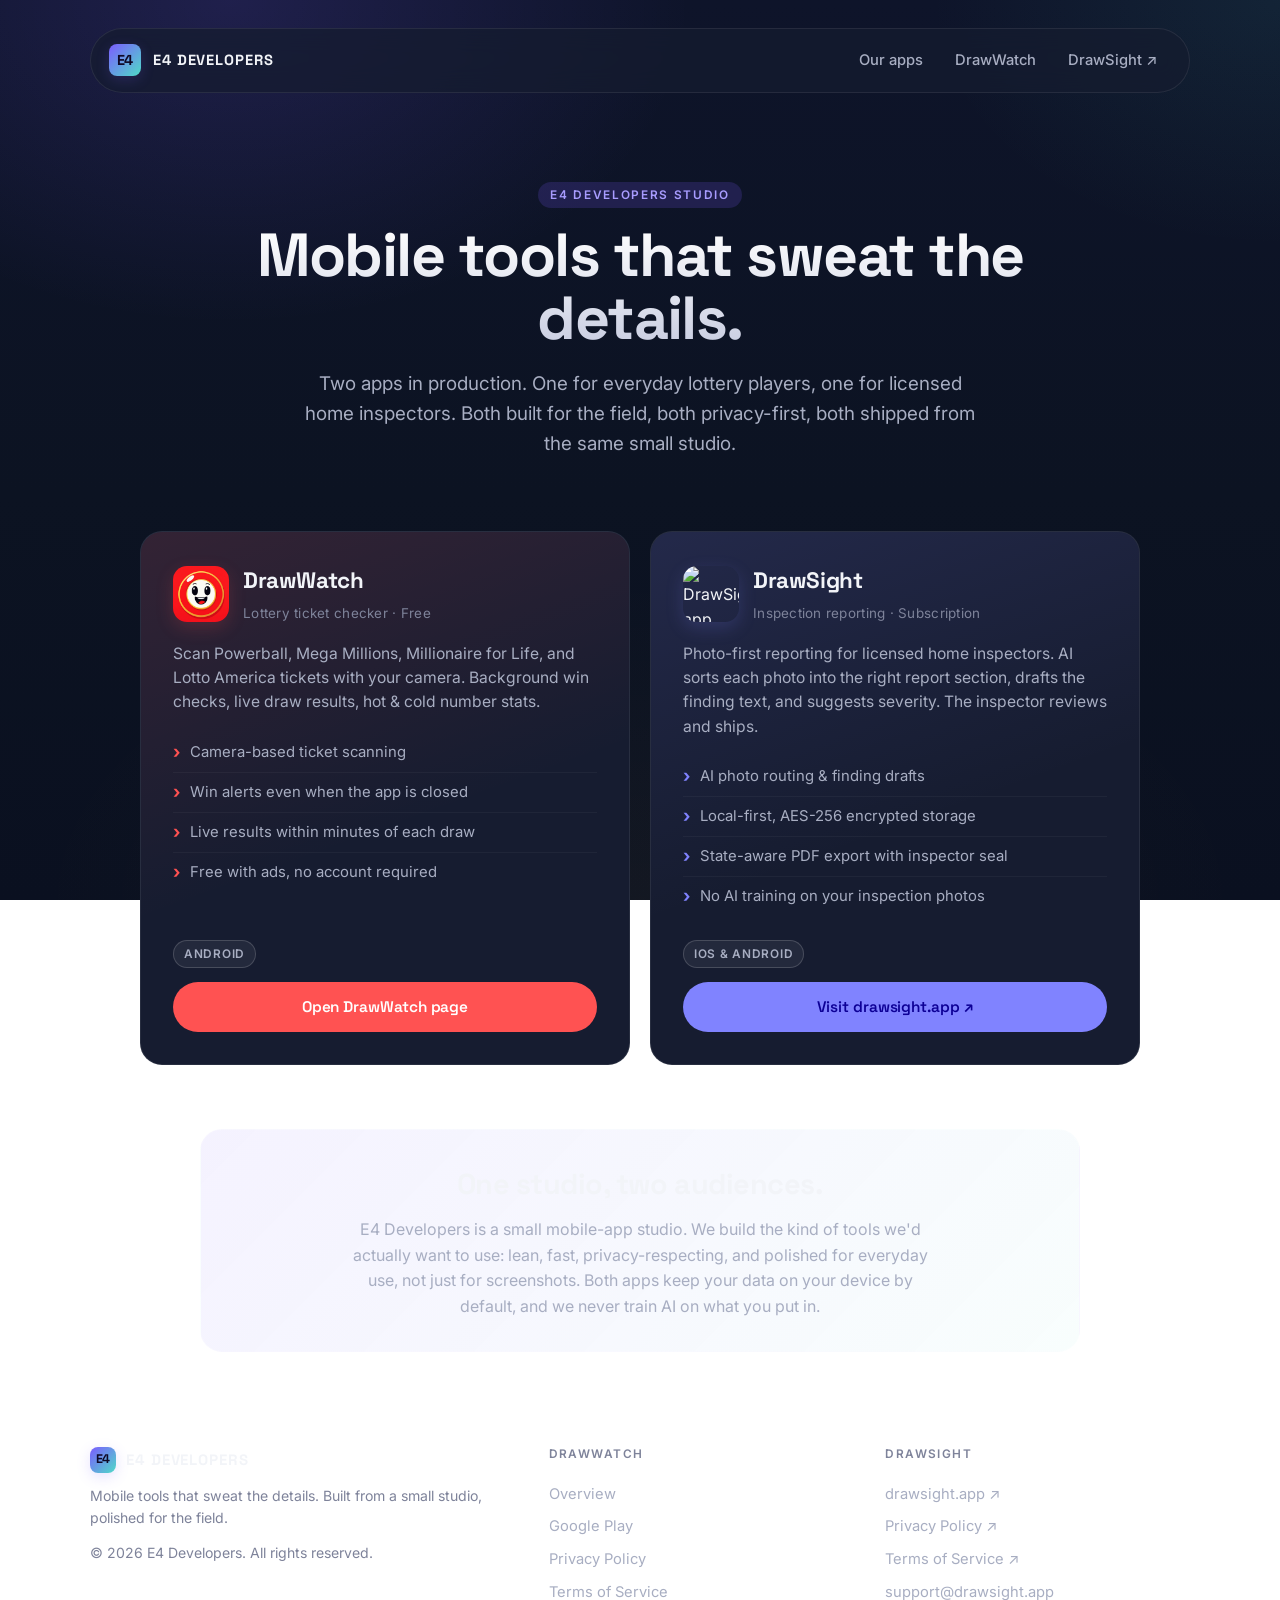
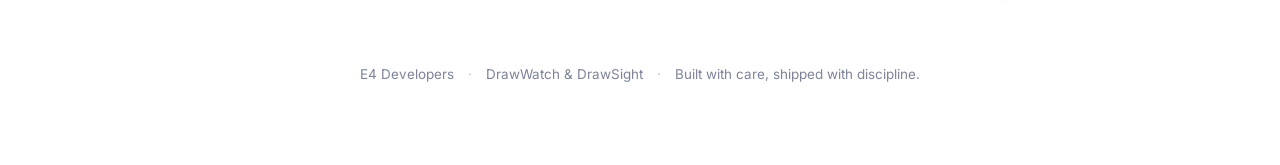
==== commit e38c9515: "Split DrawWatch detail off into its own page Studio splash (/) is now a slim hub: nav, hero, two pro" ====
--- a/index.html
+++ b/index.html
@@ -3,17 +3,16 @@
 <head>
     <meta charset="UTF-8">
     <meta name="viewport" content="width=device-width, initial-scale=1.0">
-    <title>E4 Developers · DrawWatch &amp; DrawSight mobile apps</title>
-    <meta name="description" content="E4 Developers builds mobile tools that sweat the details. DrawWatch is a free Android lottery checker for Powerball, Mega Millions, Millionaire for Life, and Lotto America. DrawSight is a photo-first inspection reporting app for licensed home inspectors.">
-    <meta name="keywords" content="e4 developers, drawwatch, drawsight, powerball ticket checker, mega millions checker, millionaire for life lottery, lotto america checker, lottery ticket scanner, home inspection report app, photo inspection app">
+    <title>E4 Developers · Mobile apps studio</title>
+    <meta name="description" content="E4 Developers builds mobile tools that sweat the details. DrawWatch is a free Android lottery checker. DrawSight is a photo-first inspection reporting app for licensed home inspectors.">
     <meta name="author" content="E4 Developers">
     <meta name="robots" content="index, follow">
     <meta name="theme-color" content="#0C1322">
     <meta name="google-site-verification" content="H5CPbit4HnOmKxbe45nMqXhFQb_tYFMQeLm1g6-_eMU" />
 
     <!-- Open Graph -->
-    <meta property="og:title" content="E4 Developers · DrawWatch &amp; DrawSight">
-    <meta property="og:description" content="Mobile tools that sweat the details. DrawWatch (lottery checker, Android) and DrawSight (inspection reporting, iOS &amp; Android).">
+    <meta property="og:title" content="E4 Developers · Mobile apps studio">
+    <meta property="og:description" content="Two apps from one small studio. DrawWatch (lottery checker, Android) and DrawSight (inspection reporting, iOS &amp; Android).">
     <meta property="og:url" content="https://e4developers.github.io/">
     <meta property="og:type" content="website">
     <meta property="og:site_name" content="E4 Developers">
@@ -21,12 +20,10 @@
 
     <!-- Twitter Card -->
     <meta name="twitter:card" content="summary">
-    <meta name="twitter:title" content="E4 Developers · DrawWatch &amp; DrawSight">
-    <meta name="twitter:description" content="Two mobile apps from E4 Developers: DrawWatch lottery checker and DrawSight inspection reporting.">
+    <meta name="twitter:title" content="E4 Developers · Mobile apps studio">
+    <meta name="twitter:description" content="Two mobile apps from E4 Developers: DrawWatch and DrawSight.">
 
-    <!-- Canonical -->
     <link rel="canonical" href="https://e4developers.github.io/">
-
     <link rel="icon" type="image/png" href="ic_launcher.png">
     <link rel="apple-touch-icon" href="ic_launcher.png">
     <link rel="preconnect" href="https://fonts.googleapis.com">
@@ -34,7 +31,6 @@
     <link rel="stylesheet" href="https://fonts.googleapis.com/css2?family=Inter:wght@400;500;600;700&family=Space+Grotesk:wght@500;600;700&display=swap">
     <link rel="stylesheet" href="style.css">
 
-    <!-- JSON-LD: studio + both products -->
     <script type="application/ld+json">
     {
       "@context": "https://schema.org",
@@ -51,7 +47,8 @@
             "name": "DrawWatch",
             "operatingSystem": "Android",
             "applicationCategory": "UtilitiesApplication",
-            "url": "https://play.google.com/store/apps/details?id=com.numcheck.app",
+            "url": "https://e4developers.github.io/drawwatch.html",
+            "downloadUrl": "https://play.google.com/store/apps/details?id=com.numcheck.app",
             "offers": { "@type": "Offer", "price": "0", "priceCurrency": "USD" }
           }
         },
@@ -68,31 +65,11 @@
       ]
     }
     </script>
-    <script type="application/ld+json">
-    {
-      "@context": "https://schema.org",
-      "@type": "SoftwareApplication",
-      "name": "DrawWatch",
-      "alternateName": "DrawWatch: Lottery Checker",
-      "operatingSystem": "Android",
-      "applicationCategory": "UtilitiesApplication",
-      "description": "Scan and check your Powerball, Mega Millions, Millionaire for Life, and Lotto America lottery tickets instantly. Win alerts, live draw results, hot and cold number statistics. No account required.",
-      "url": "https://play.google.com/store/apps/details?id=com.numcheck.app",
-      "downloadUrl": "https://play.google.com/store/apps/details?id=com.numcheck.app",
-      "offers": { "@type": "Offer", "price": "0", "priceCurrency": "USD" },
-      "author": {
-        "@type": "Organization",
-        "name": "E4 Developers",
-        "url": "https://e4developers.github.io/"
-      }
-    }
-    </script>
 </head>
 <body>
 
 <div class="shell">
 
-    <!-- ═══════════════ STUDIO NAV ═══════════════ -->
     <nav class="nav" aria-label="Primary">
         <a class="brand" href="/" aria-label="E4 Developers home">
             <span class="brand-mark" aria-hidden="true">E4</span>
@@ -100,13 +77,11 @@
         </a>
         <div class="nav-links">
             <a href="#our-apps">Our apps</a>
-            <a href="#drawwatch">DrawWatch</a>
+            <a href="drawwatch.html">DrawWatch</a>
             <a href="https://drawsight.app/" rel="noopener">DrawSight ↗</a>
-            <a href="privacy-policy.html">Privacy</a>
         </div>
     </nav>
 
-    <!-- ═══════════════ STUDIO HERO ═══════════════ -->
     <section class="studio-hero">
         <span class="eyebrow">E4 Developers studio</span>
         <h1>Mobile tools that sweat the details.</h1>
@@ -117,10 +92,9 @@
         </p>
     </section>
 
-    <!-- ═══════════════ TWO-UP PRODUCT CARDS ═══════════════ -->
     <section id="our-apps" class="product-grid" aria-label="E4 Developers apps">
 
-        <a class="product-card drawwatch" href="#drawwatch">
+        <a class="product-card drawwatch" href="drawwatch.html">
             <div class="product-head">
                 <img class="product-icon" src="ic_launcher.png" alt="DrawWatch app icon">
                 <div>
@@ -140,7 +114,7 @@
                 <li>Free with ads, no account required</li>
             </ul>
             <span class="platform-pill" style="margin-bottom: 14px; align-self: flex-start;">Android</span>
-            <span class="product-cta">See DrawWatch ↓</span>
+            <span class="product-cta">Open DrawWatch page</span>
         </a>
 
         <a class="product-card drawsight" href="https://drawsight.app/" rel="noopener">
@@ -168,7 +142,6 @@
 
     </section>
 
-    <!-- ═══════════════ STUDIO ABOUT ═══════════════ -->
     <section class="studio-about">
         <h2>One studio, two audiences.</h2>
         <p>
@@ -180,247 +153,6 @@
         </p>
     </section>
 
-    <!-- ═══════════════ STUDIO → DRAWWATCH DIVIDER ═══════════════ -->
-    <div class="studio-divider" aria-hidden="true">
-        <span>DrawWatch in detail</span>
-    </div>
-
-    <!-- ═══════════════ DRAWWATCH HERO (preserved for SEO) ═══════════════ -->
-    <header id="drawwatch" class="dw-hero">
-        <img class="app-icon" src="ic_launcher.png" alt="DrawWatch app icon">
-        <h2>DrawWatch</h2>
-        <p class="hero-sub">Lottery Ticket Checker for Android</p>
-        <p class="hero-tagline">
-            The fastest way to check your lottery tickets on Android.
-            Scan, check wins, and track every draw.
-            <strong>All four games, all in one place.</strong>
-        </p>
-        <div class="game-badges">
-            <span class="game-badge badge-pb">● Powerball</span>
-            <span class="game-badge badge-mm">● Mega Millions</span>
-            <span class="game-badge badge-mfl">● Millionaire for Life</span>
-            <span class="game-badge badge-la">● Lotto America</span>
-        </div>
-        <a class="cta-btn" href="https://play.google.com/store/apps/details?id=com.numcheck.app"
-           rel="noopener" aria-label="Download DrawWatch on Google Play">
-            Download Free on Google Play
-        </a>
-        <p class="cta-meta">Free · Android · No account required</p>
-    </header>
-
-    <!-- ═══════════════ BIG 3 ═══════════════ -->
-    <div class="big3" aria-label="Top features">
-        <div class="big3-card">
-            <div class="big3-icon">📷</div>
-            <h2>Scan Your Lottery Ticket</h2>
-            <p>Point your camera at any lottery ticket and DrawWatch reads your numbers instantly.
-               Works with Powerball, Mega Millions, Millionaire for Life, and Lotto America. No typing required.</p>
-        </div>
-        <div class="big3-card">
-            <div class="big3-icon">🔔</div>
-            <h2>Win Alerts, Even When Closed</h2>
-            <p>DrawWatch checks your tickets in the background every few hours, even when the app is closed.
-               The moment a win is found, you get a notification. Even a free play counts.</p>
-        </div>
-        <div class="big3-card">
-            <div class="big3-icon">⚡</div>
-            <h2>Live Draw Results</h2>
-            <p>Results appear within 1–2 minutes of each drawing. Auto-refreshes on draw nights
-               so your tickets are always checked. No action needed.</p>
-        </div>
-    </div>
-
-    <!-- ═══════════════ SUPPORTED GAMES ═══════════════ -->
-    <section class="section games-section" aria-label="Supported games">
-        <h2 class="section-label">Four games, one app.</h2>
-        <p class="section-desc">Full support for every major draw game, including the daily Millionaire for Life and Lotto America.</p>
-
-        <div class="games-grid">
-            <div class="game-card">
-                <div class="game-card-header">
-                    <div class="game-dot dot-pb"></div>
-                    <h3>Powerball</h3>
-                </div>
-                <div class="game-meta">
-                    <div class="game-row">
-                        <span class="game-row-label">Draws</span>
-                        <span class="game-row-val">Mon · Wed · Sat</span>
-                    </div>
-                    <div class="game-row">
-                        <span class="game-row-label">Format</span>
-                        <span class="game-row-val">5 of 69 + Powerball 1–26</span>
-                    </div>
-                    <div class="game-row">
-                        <span class="game-row-label">Ticket cost</span>
-                        <span class="game-row-val">$2 + optional $1 Power Play</span>
-                    </div>
-                </div>
-            </div>
-            <div class="game-card">
-                <div class="game-card-header">
-                    <div class="game-dot dot-mm"></div>
-                    <h3>Mega Millions</h3>
-                </div>
-                <div class="game-meta">
-                    <div class="game-row">
-                        <span class="game-row-label">Draws</span>
-                        <span class="game-row-val">Tue · Fri</span>
-                    </div>
-                    <div class="game-row">
-                        <span class="game-row-label">Format</span>
-                        <span class="game-row-val">5 of 70 + Mega Ball 1–24</span>
-                    </div>
-                    <div class="game-row">
-                        <span class="game-row-label">Ticket cost</span>
-                        <span class="game-row-val">$5 (2–10× Megaplier included)</span>
-                    </div>
-                </div>
-            </div>
-            <div class="game-card">
-                <div class="game-card-header">
-                    <div class="game-dot dot-mfl"></div>
-                    <h3>Millionaire for Life</h3>
-                </div>
-                <div class="game-meta">
-                    <div class="game-row">
-                        <span class="game-row-label">Draws</span>
-                        <span class="game-row-val">Every day</span>
-                    </div>
-                    <div class="game-row">
-                        <span class="game-row-label">Format</span>
-                        <span class="game-row-val">5 of 58 + Millionaire Ball 1–5</span>
-                    </div>
-                    <div class="game-row">
-                        <span class="game-row-label">Ticket cost</span>
-                        <span class="game-row-val">$5</span>
-                    </div>
-                </div>
-            </div>
-            <div class="game-card">
-                <div class="game-card-header">
-                    <div class="game-dot dot-la"></div>
-                    <h3>Lotto America</h3>
-                </div>
-                <div class="game-meta">
-                    <div class="game-row">
-                        <span class="game-row-label">Draws</span>
-                        <span class="game-row-val">Mon · Wed · Sat</span>
-                    </div>
-                    <div class="game-row">
-                        <span class="game-row-label">Format</span>
-                        <span class="game-row-val">5 of 52 + Star Ball 1–10</span>
-                    </div>
-                    <div class="game-row">
-                        <span class="game-row-label">Ticket cost</span>
-                        <span class="game-row-val">$1 + optional $1 All Star Bonus</span>
-                    </div>
-                </div>
-            </div>
-        </div>
-    </section>
-
-    <!-- ═══════════════ FEATURES GRID ═══════════════ -->
-    <section class="section features-section" aria-label="All features">
-        <h2 class="section-label">Everything you need to play smarter.</h2>
-        <p class="section-desc">Check tickets, track winnings, and pick better numbers. All in one free app.</p>
-
-        <div class="features-grid">
-            <div class="feat">
-                <div class="feat-icon">📷</div>
-                <h3>Ticket Scanner</h3>
-                <p>Scan any lottery ticket with your camera and DrawWatch fills in your numbers automatically. Handles blurry scans and tricky ticket layouts without you having to fix anything.</p>
-            </div>
-            <div class="feat">
-                <div class="feat-icon">🏆</div>
-                <h3>Instant Win Detection</h3>
-                <p>Every draw is automatically checked against all your saved tickets. Prize amounts are calculated correctly for all four games, including Power Play, Megaplier, and All Star Bonus multipliers.</p>
-            </div>
-            <div class="feat">
-                <div class="feat-icon">🔥</div>
-                <h3>Hot &amp; Cold Numbers</h3>
-                <p>See which numbers appear most and least in the last 90 draws. Per-game stats for all four games.</p>
-            </div>
-            <div class="feat">
-                <div class="feat-icon">📊</div>
-                <h3>Number Frequency Chart</h3>
-                <p>See how often every ball number has been drawn across the last 90 draws. Great for spotting which numbers are overdue.</p>
-            </div>
-            <div class="feat">
-                <div class="feat-icon">🍀</div>
-                <h3>Lucky Picks</h3>
-                <p>Get number suggestions based on what has been drawn most often lately. Smarter than a random pick, and one tap adds them straight to a new ticket.</p>
-            </div>
-            <div class="feat">
-                <div class="feat-icon">🎂</div>
-                <h3>Birthday Lucky Picks</h3>
-                <p>Generate picks from birthdays in your contacts. A fun way to play meaningful numbers. Regenerate any time.</p>
-            </div>
-            <div class="feat">
-                <div class="feat-icon">💰</div>
-                <h3>Winnings Tracker</h3>
-                <p>See exactly how much you have spent and how much you have won, broken down by ticket and by game. Know where you stand at a glance.</p>
-            </div>
-            <div class="feat">
-                <div class="feat-icon">📈</div>
-                <h3>My Numbers</h3>
-                <p>Track how often your personal picks appear in draws. Discover which of your numbers are running hot and which ones aren't.</p>
-            </div>
-            <div class="feat">
-                <div class="feat-icon">📅</div>
-                <h3>Draw History</h3>
-                <p>Browse the last 90 draws for all four games. See the winning numbers and jackpot amount for every past draw.</p>
-            </div>
-            <div class="feat">
-                <div class="feat-icon">👥</div>
-                <h3>Group Pools</h3>
-                <p>Split tickets with friends or coworkers. Track every member's share, see per-person winnings, and view the full draw-by-draw history for each pool.</p>
-            </div>
-            <div class="feat">
-                <div class="feat-icon">⭐</div>
-                <h3>Favorite Numbers</h3>
-                <p>Save named sets of lucky numbers and play them any time. One tap fills in a new ticket so you never have to re-enter the same numbers every week.</p>
-            </div>
-            <div class="feat">
-                <div class="feat-icon">🚨</div>
-                <h3>Jackpot Alerts</h3>
-                <p>Set a jackpot amount for Powerball, Mega Millions, or Lotto America. You will get an alert the moment any jackpot hits your target.</p>
-            </div>
-            <div class="feat">
-                <div class="feat-icon">⏰</div>
-                <h3>Draw Reminders</h3>
-                <p>Get notified at 11:30 PM on draw nights, right when results are posted. Choose which games to get reminders for so you only hear about the ones you play.</p>
-            </div>
-            <div class="feat">
-                <div class="feat-icon">📡</div>
-                <h3>Results the Second They Drop</h3>
-                <p>The moment draw numbers are posted, you get a notification even if the app is closed. No waiting, no refreshing, no checking back later.</p>
-            </div>
-            <div class="feat">
-                <div class="feat-icon">🔄</div>
-                <h3>Background Win Checks</h3>
-                <p>DrawWatch runs automatically in the background every few hours. It fetches the latest draw results, checks all your tickets, and sends a win notification if anything matched. No need to open the app.</p>
-            </div>
-        </div>
-    </section>
-
-    <!-- ═══════════════ PRIVACY ═══════════════ -->
-    <div class="privacy-bar">
-        <h2>🔒 Your tickets stay on your phone.</h2>
-        <p>No account or sign-up required. Your ticket numbers are stored on your device and never
-           uploaded. We collect basic usage info to fix bugs and make the app better,
-           but your picks stay yours. No ads tracking your numbers.</p>
-    </div>
-
-    <!-- ═══════════════ BOTTOM CTA ═══════════════ -->
-    <div class="bottom-cta">
-        <a class="cta-btn" href="https://play.google.com/store/apps/details?id=com.numcheck.app"
-           rel="noopener" aria-label="Download DrawWatch on Google Play">
-            Download DrawWatch Free
-        </a>
-        <p class="cta-meta" style="margin-top:14px;">Android · Google Play · Free with ads</p>
-    </div>
-
-    <!-- ═══════════════ FOOTER ═══════════════ -->
     <footer class="footer">
         <div class="footer-col">
             <span class="footer-brand">
@@ -432,7 +164,7 @@
         </div>
         <div class="footer-col">
             <h4>DrawWatch</h4>
-            <a href="#drawwatch">Overview</a>
+            <a href="drawwatch.html">Overview</a>
             <a href="https://play.google.com/store/apps/details?id=com.numcheck.app" rel="noopener">Google Play</a>
             <a href="privacy-policy.html">Privacy Policy</a>
             <a href="terms-of-service.html">Terms of Service</a>
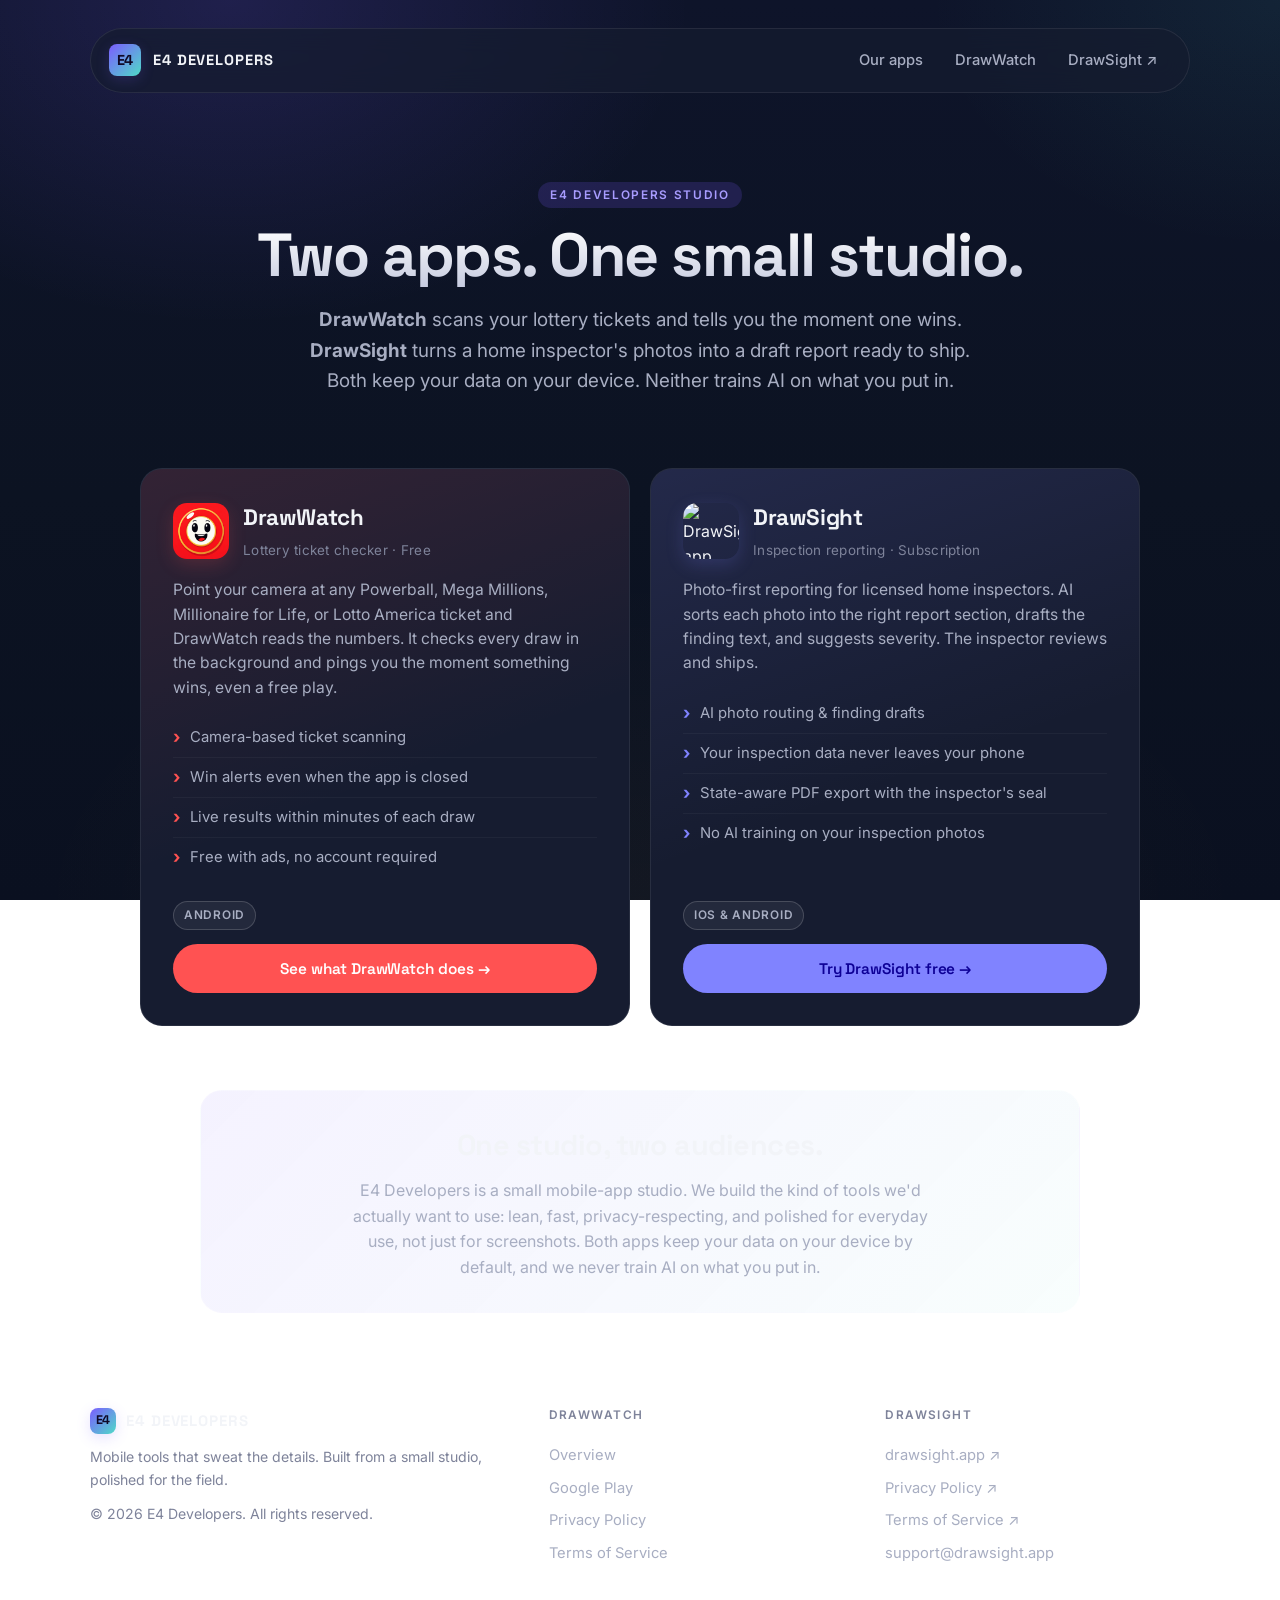
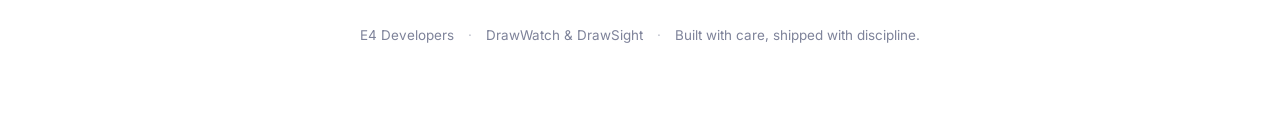
==== commit 85016f8e: "Splash copy pass: stronger hero + DrawWatch tagline + CTAs Hero now names what each app does in one " ====
--- a/index.html
+++ b/index.html
@@ -84,11 +84,12 @@
 
     <section class="studio-hero">
         <span class="eyebrow">E4 Developers studio</span>
-        <h1>Mobile tools that sweat the details.</h1>
+        <h1>Two apps. One small studio.</h1>
         <p class="lede">
-            Two apps in production. One for everyday lottery players, one for
-            licensed home inspectors. Both built for the field, both
-            privacy-first, both shipped from the same small studio.
+            <strong>DrawWatch</strong> scans your lottery tickets and tells you
+            the moment one wins. <strong>DrawSight</strong> turns a home
+            inspector's photos into a draft report ready to ship. Both keep
+            your data on your device. Neither trains AI on what you put in.
         </p>
     </section>
 
@@ -103,9 +104,10 @@
                 </div>
             </div>
             <p class="product-tagline">
-                Scan Powerball, Mega Millions, Millionaire for Life, and Lotto
-                America tickets with your camera. Background win checks, live
-                draw results, hot &amp; cold number stats.
+                Point your camera at any Powerball, Mega Millions, Millionaire
+                for Life, or Lotto America ticket and DrawWatch reads the
+                numbers. It checks every draw in the background and pings you
+                the moment something wins, even a free play.
             </p>
             <ul>
                 <li>Camera-based ticket scanning</li>
@@ -114,7 +116,7 @@
                 <li>Free with ads, no account required</li>
             </ul>
             <span class="platform-pill" style="margin-bottom: 14px; align-self: flex-start;">Android</span>
-            <span class="product-cta">Open DrawWatch page</span>
+            <span class="product-cta">See what DrawWatch does →</span>
         </a>
 
         <a class="product-card drawsight" href="https://drawsight.app/" rel="noopener">
@@ -132,12 +134,12 @@
             </p>
             <ul>
                 <li>AI photo routing &amp; finding drafts</li>
-                <li>Local-first, AES-256 encrypted storage</li>
-                <li>State-aware PDF export with inspector seal</li>
+                <li>Your inspection data never leaves your phone</li>
+                <li>State-aware PDF export with the inspector's seal</li>
                 <li>No AI training on your inspection photos</li>
             </ul>
             <span class="platform-pill" style="margin-bottom: 14px; align-self: flex-start;">iOS &amp; Android</span>
-            <span class="product-cta">Visit drawsight.app ↗</span>
+            <span class="product-cta">Try DrawSight free →</span>
         </a>
 
     </section>
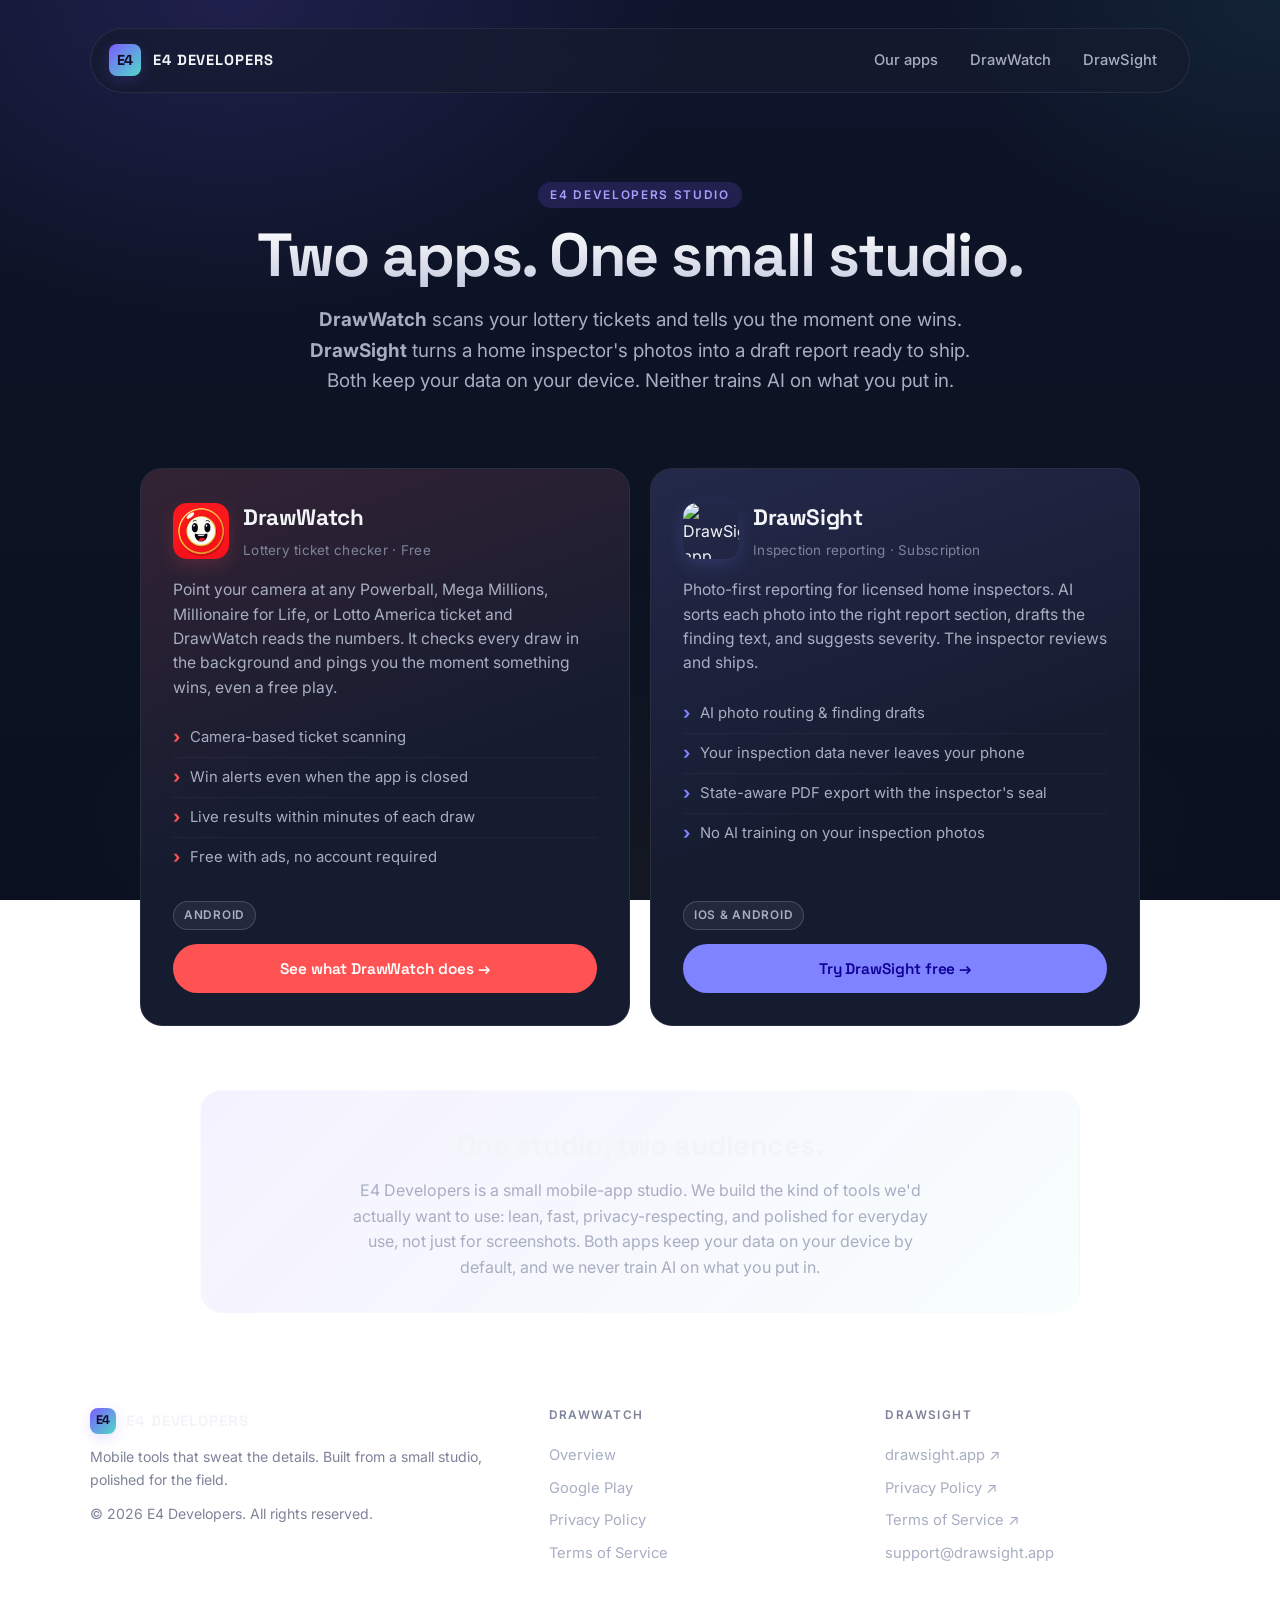
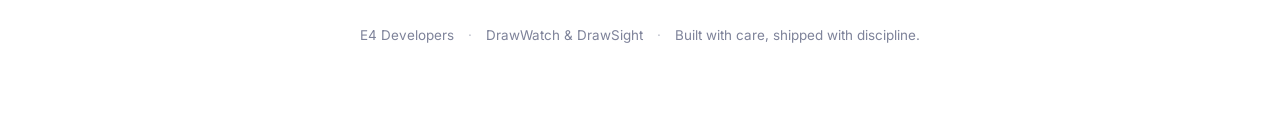
==== commit e0dc0a32: "Splash mobile polish + nav consistency - Drop the inconsistent "↗" off the DrawSight nav link.   Was" ====
--- a/index.html
+++ b/index.html
@@ -78,7 +78,7 @@
         <div class="nav-links">
             <a href="#our-apps">Our apps</a>
             <a href="drawwatch.html">DrawWatch</a>
-            <a href="https://drawsight.app/" rel="noopener">DrawSight ↗</a>
+            <a href="https://drawsight.app/" rel="noopener">DrawSight</a>
         </div>
     </nav>
 
--- a/style.css
+++ b/style.css
@@ -812,10 +812,32 @@
 @media (max-width: 640px) {
   .shell { padding: 20px 0 60px; }
   .nav { padding: 10px 14px; }
-  .studio-hero { padding: 32px 0 16px; }
-  .product-card { padding: 26px; }
+  .nav-links { gap: 2px; }
+  .nav-links a { padding: 6px 10px; font-size: 0.86rem; }
+  .studio-hero { padding: 24px 0 8px; }
+  .studio-hero .eyebrow { font-size: 0.68rem; padding: 3px 10px; margin-bottom: 12px; }
+  .studio-hero h1 {
+    font-size: clamp(1.8rem, 8vw, 2.2rem);
+    line-height: 1.08;
+    max-width: 18ch;
+    margin-bottom: 14px;
+  }
+  .studio-hero p.lede {
+    font-size: 0.98rem;
+    line-height: 1.55;
+    padding: 0 4px;
+  }
+  .product-grid { margin-top: 28px; gap: 14px; }
+  .product-card { padding: 22px; border-radius: var(--radius-lg); }
+  .product-card .product-icon { width: 48px; height: 48px; border-radius: 12px; }
+  .product-card .product-name { font-size: 1.22rem; }
+  .product-card .product-tagline { font-size: 0.94rem; }
+  .product-card ul li { font-size: 0.9rem; padding: 7px 0; }
+  .studio-about { margin-top: 40px; padding: 26px 22px; }
+  .studio-about h2 { font-size: 1.3rem; }
+  .studio-about p { font-size: 0.95rem; }
   .dw-hero { padding: 40px 18px 36px; }
-  .footer { grid-template-columns: 1fr; }
+  .footer { grid-template-columns: 1fr; gap: 24px; margin-top: 56px; }
 }
 @media (prefers-reduced-motion: reduce) {
   *, *::before, *::after { animation-duration: 0.001s !important; transition-duration: 0.001s !important; }
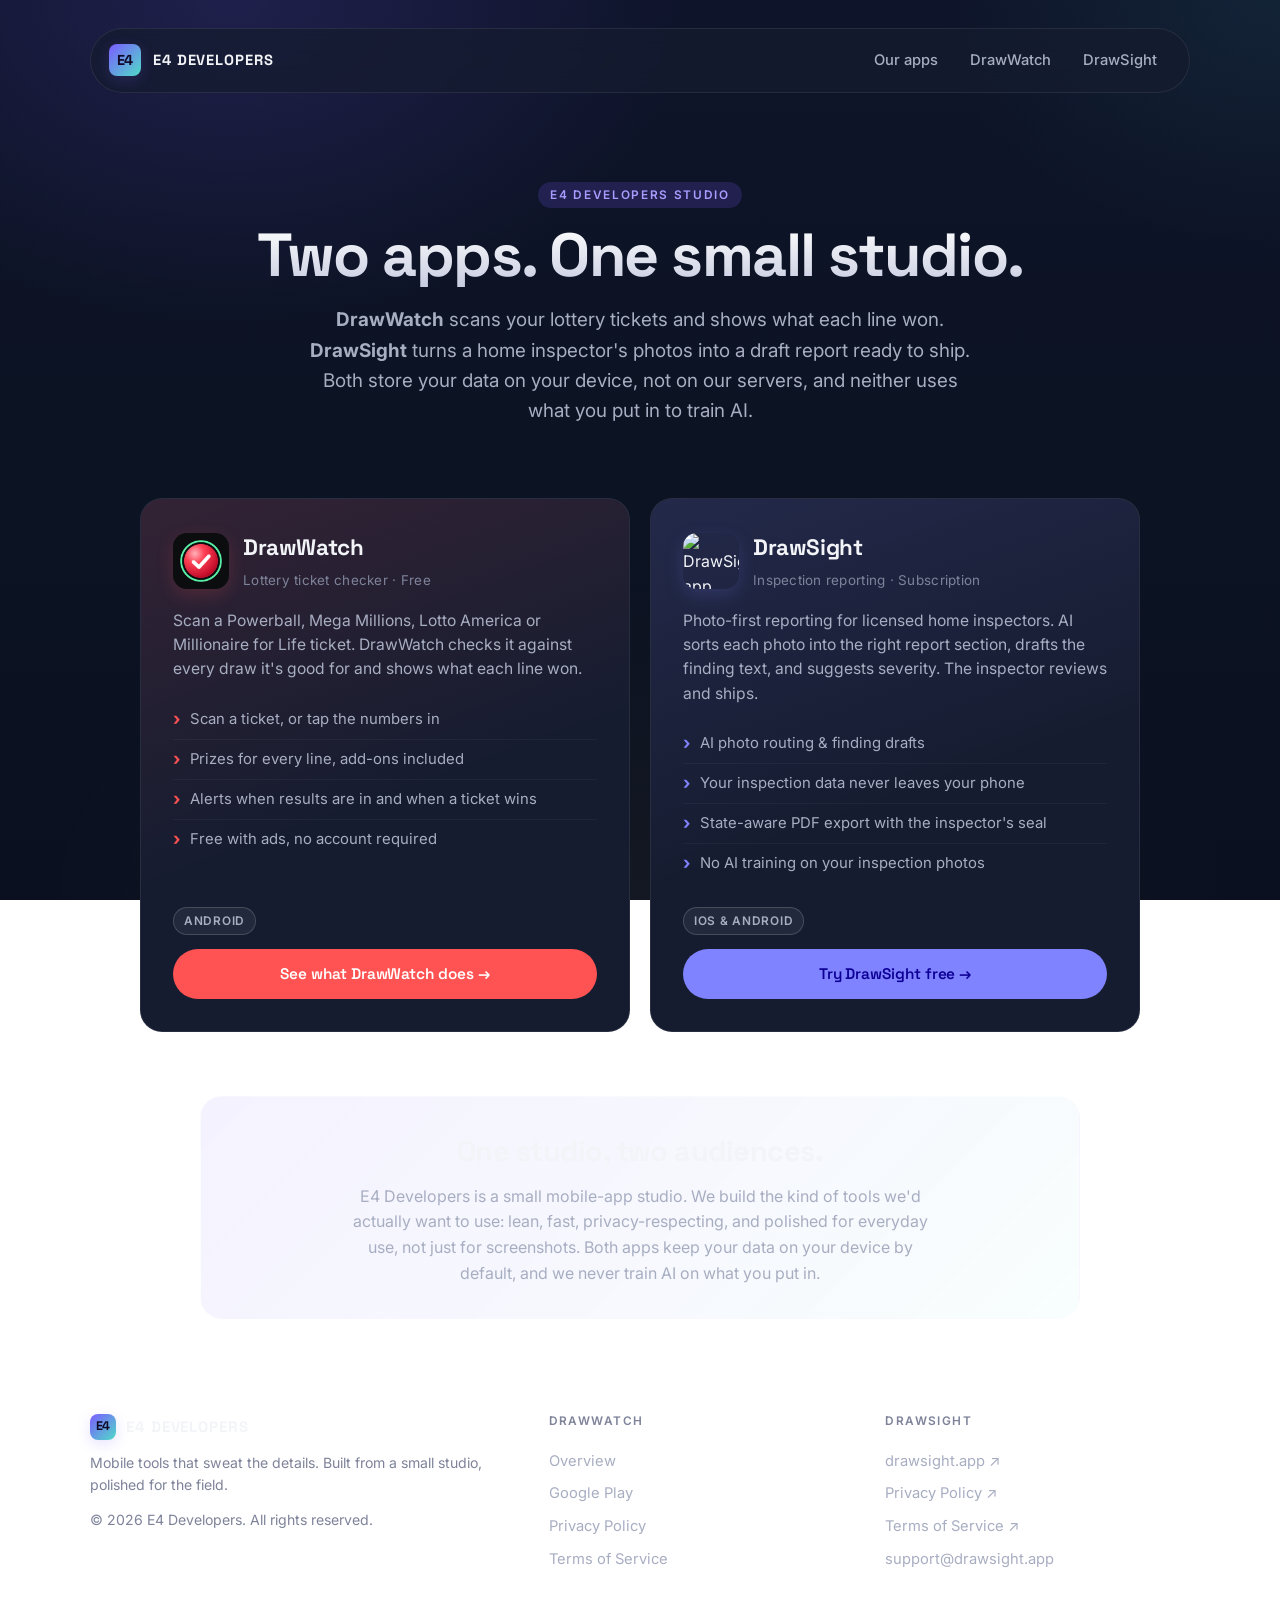
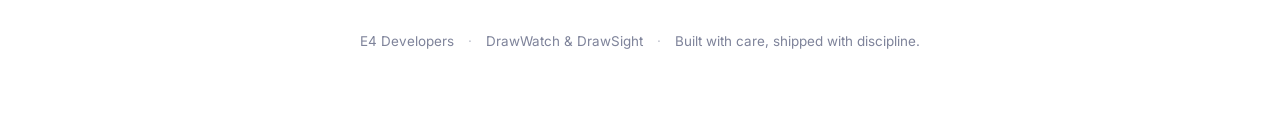
==== commit 4fa0f8ad: "DrawWatch 2.0: new app page, privacy policy and terms - drawwatch.html rebuilt in the app's own look" ====
--- a/index.html
+++ b/index.html
@@ -86,10 +86,11 @@
         <span class="eyebrow">E4 Developers studio</span>
         <h1>Two apps. One small studio.</h1>
         <p class="lede">
-            <strong>DrawWatch</strong> scans your lottery tickets and tells you
-            the moment one wins. <strong>DrawSight</strong> turns a home
-            inspector's photos into a draft report ready to ship. Both keep
-            your data on your device. Neither trains AI on what you put in.
+            <strong>DrawWatch</strong> scans your lottery tickets and shows
+            what each line won. <strong>DrawSight</strong> turns a home
+            inspector's photos into a draft report ready to ship. Both store
+            your data on your device, not on our servers, and neither uses
+            what you put in to train AI.
         </p>
     </section>
 
@@ -97,22 +98,21 @@
 
         <a class="product-card drawwatch" href="drawwatch.html">
             <div class="product-head">
-                <img class="product-icon" src="ic_launcher.png" alt="DrawWatch app icon">
+                <img class="product-icon" src="img/drawwatch/icon-192.png" alt="DrawWatch app icon">
                 <div>
                     <div class="product-name">DrawWatch</div>
                     <div class="product-meta">Lottery ticket checker · Free</div>
                 </div>
             </div>
             <p class="product-tagline">
-                Point your camera at any Powerball, Mega Millions, Millionaire
-                for Life, or Lotto America ticket and DrawWatch reads the
-                numbers. It checks every draw in the background and pings you
-                the moment something wins, even a free play.
+                Scan a Powerball, Mega Millions, Lotto America or Millionaire
+                for Life ticket. DrawWatch checks it against every draw it's
+                good for and shows what each line won.
             </p>
             <ul>
-                <li>Camera-based ticket scanning</li>
-                <li>Win alerts even when the app is closed</li>
-                <li>Live results within minutes of each draw</li>
+                <li>Scan a ticket, or tap the numbers in</li>
+                <li>Prizes for every line, add-ons included</li>
+                <li>Alerts when results are in and when a ticket wins</li>
                 <li>Free with ads, no account required</li>
             </ul>
             <span class="platform-pill" style="margin-bottom: 14px; align-self: flex-start;">Android</span>
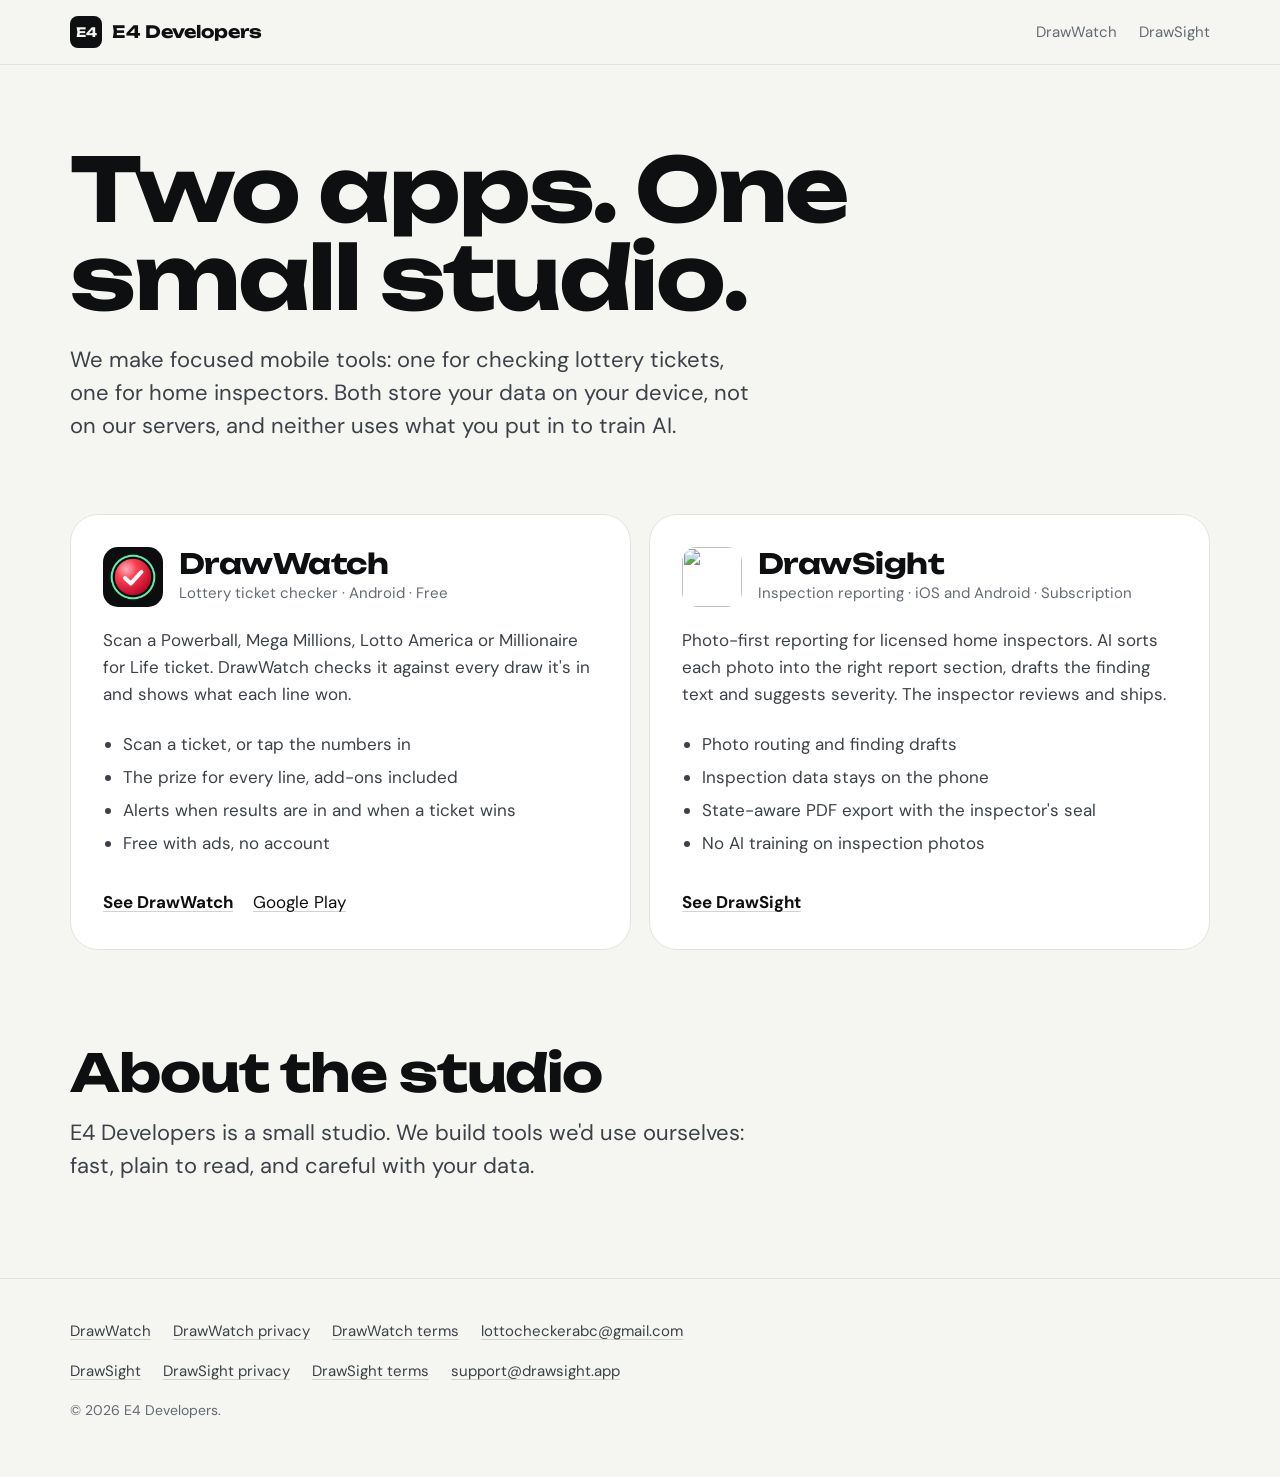
==== commit b30fd4ed: "Site redesign: light page, sharp real screens, bento features, new studio home - Light background so" ====
--- a/index.html
+++ b/index.html
@@ -1,193 +1,127 @@
 <!DOCTYPE html>
 <html lang="en">
 <head>
-    <meta charset="UTF-8">
-    <meta name="viewport" content="width=device-width, initial-scale=1.0">
-    <title>E4 Developers · Mobile apps studio</title>
-    <meta name="description" content="E4 Developers builds mobile tools that sweat the details. DrawWatch is a free Android lottery checker. DrawSight is a photo-first inspection reporting app for licensed home inspectors.">
-    <meta name="author" content="E4 Developers">
-    <meta name="robots" content="index, follow">
-    <meta name="theme-color" content="#0C1322">
-    <meta name="google-site-verification" content="H5CPbit4HnOmKxbe45nMqXhFQb_tYFMQeLm1g6-_eMU" />
-
-    <!-- Open Graph -->
-    <meta property="og:title" content="E4 Developers · Mobile apps studio">
-    <meta property="og:description" content="Two apps from one small studio. DrawWatch (lottery checker, Android) and DrawSight (inspection reporting, iOS &amp; Android).">
-    <meta property="og:url" content="https://e4developers.github.io/">
-    <meta property="og:type" content="website">
-    <meta property="og:site_name" content="E4 Developers">
-    <meta property="og:image" content="https://e4developers.github.io/ic_launcher.png">
-
-    <!-- Twitter Card -->
-    <meta name="twitter:card" content="summary">
-    <meta name="twitter:title" content="E4 Developers · Mobile apps studio">
-    <meta name="twitter:description" content="Two mobile apps from E4 Developers: DrawWatch and DrawSight.">
-
-    <link rel="canonical" href="https://e4developers.github.io/">
-    <link rel="icon" type="image/png" href="ic_launcher.png">
-    <link rel="apple-touch-icon" href="ic_launcher.png">
-    <link rel="preconnect" href="https://fonts.googleapis.com">
-    <link rel="preconnect" href="https://fonts.gstatic.com" crossorigin>
-    <link rel="stylesheet" href="https://fonts.googleapis.com/css2?family=Inter:wght@400;500;600;700&family=Space+Grotesk:wght@500;600;700&display=swap">
-    <link rel="stylesheet" href="style.css">
-
-    <script type="application/ld+json">
-    {
-      "@context": "https://schema.org",
-      "@type": "Organization",
-      "name": "E4 Developers",
-      "url": "https://e4developers.github.io/",
-      "logo": "https://e4developers.github.io/ic_launcher.png",
-      "description": "Mobile app studio. Builds DrawWatch (lottery ticket checker for Android) and DrawSight (photo-first inspection reporting for licensed home inspectors).",
-      "makesOffer": [
-        {
-          "@type": "Offer",
-          "itemOffered": {
-            "@type": "SoftwareApplication",
-            "name": "DrawWatch",
-            "operatingSystem": "Android",
-            "applicationCategory": "UtilitiesApplication",
-            "url": "https://e4developers.github.io/drawwatch.html",
-            "downloadUrl": "https://play.google.com/store/apps/details?id=com.numcheck.app",
-            "offers": { "@type": "Offer", "price": "0", "priceCurrency": "USD" }
-          }
-        },
-        {
-          "@type": "Offer",
-          "itemOffered": {
-            "@type": "SoftwareApplication",
-            "name": "DrawSight",
-            "operatingSystem": "iOS, Android",
-            "applicationCategory": "BusinessApplication",
-            "url": "https://drawsight.app/"
-          }
-        }
-      ]
-    }
-    </script>
+<meta charset="UTF-8">
+<meta name="viewport" content="width=device-width, initial-scale=1.0">
+<title>E4 Developers: DrawWatch and DrawSight</title>
+<meta name="description" content="E4 Developers is a small mobile app studio. DrawWatch checks your lottery tickets on Android. DrawSight turns a home inspector's photos into a draft report.">
+<meta name="author" content="E4 Developers">
+<meta name="robots" content="index, follow">
+<meta name="theme-color" content="#F5F5F2">
+<meta name="google-site-verification" content="H5CPbit4HnOmKxbe45nMqXhFQb_tYFMQeLm1g6-_eMU" />
+<meta property="og:title" content="E4 Developers">
+<meta property="og:description" content="Two apps from one small studio: DrawWatch (lottery ticket checker, Android) and DrawSight (inspection reporting, iOS and Android).">
+<meta property="og:url" content="https://e4developers.github.io/">
+<meta property="og:type" content="website">
+<meta property="og:site_name" content="E4 Developers">
+<meta property="og:image" content="https://e4developers.github.io/img/drawwatch/og.png">
+<meta name="twitter:card" content="summary_large_image">
+<link rel="canonical" href="https://e4developers.github.io/">
+<link rel="icon" type="image/png" href="img/drawwatch/icon-192.png">
+<link rel="preconnect" href="https://fonts.googleapis.com">
+<link rel="preconnect" href="https://fonts.gstatic.com" crossorigin>
+<link rel="stylesheet" href="https://fonts.googleapis.com/css2?family=DM+Sans:wght@400;500;700&family=Unbounded:wght@700&display=swap">
+<link rel="stylesheet" href="drawwatch.css">
+<script type="application/ld+json">
+{
+  "@context": "https://schema.org",
+  "@type": "Organization",
+  "name": "E4 Developers",
+  "url": "https://e4developers.github.io/",
+  "logo": "https://e4developers.github.io/img/drawwatch/icon-512.png",
+  "description": "Mobile app studio. Builds DrawWatch (lottery ticket checker for Android) and DrawSight (photo-first inspection reporting for licensed home inspectors).",
+  "makesOffer": [
+    { "@type": "Offer", "itemOffered": { "@type": "SoftwareApplication", "name": "DrawWatch", "operatingSystem": "Android", "applicationCategory": "EntertainmentApplication", "url": "https://e4developers.github.io/drawwatch.html", "downloadUrl": "https://play.google.com/store/apps/details?id=com.numcheck.app", "offers": { "@type": "Offer", "price": "0", "priceCurrency": "USD" } } },
+    { "@type": "Offer", "itemOffered": { "@type": "SoftwareApplication", "name": "DrawSight", "operatingSystem": "iOS, Android", "applicationCategory": "BusinessApplication", "url": "https://drawsight.app/" } }
+  ]
+}
+</script>
 </head>
 <body>
+<a class="skip" href="#main">Skip to content</a>
 
-<div class="shell">
+<header class="top">
+  <div class="wrap">
+    <a class="top-brand" href="./"><span class="brand-mark" aria-hidden="true">E4</span>E4 Developers</a>
+    <nav aria-label="Site">
+      <a href="drawwatch.html">DrawWatch</a>
+      <a href="https://drawsight.app/" rel="noopener">DrawSight</a>
+    </nav>
+  </div>
+</header>
 
-    <nav class="nav" aria-label="Primary">
-        <a class="brand" href="/" aria-label="E4 Developers home">
-            <span class="brand-mark" aria-hidden="true">E4</span>
-            <span>E4 Developers</span>
-        </a>
-        <div class="nav-links">
-            <a href="#our-apps">Our apps</a>
-            <a href="drawwatch.html">DrawWatch</a>
-            <a href="https://drawsight.app/" rel="noopener">DrawSight</a>
-        </div>
-    </nav>
-
-    <section class="studio-hero">
-        <span class="eyebrow">E4 Developers studio</span>
-        <h1>Two apps. One small studio.</h1>
-        <p class="lede">
-            <strong>DrawWatch</strong> scans your lottery tickets and shows
-            what each line won. <strong>DrawSight</strong> turns a home
-            inspector's photos into a draft report ready to ship. Both store
-            your data on your device, not on our servers, and neither uses
-            what you put in to train AI.
-        </p>
-    </section>
-
-    <section id="our-apps" class="product-grid" aria-label="E4 Developers apps">
-
-        <a class="product-card drawwatch" href="drawwatch.html">
-            <div class="product-head">
-                <img class="product-icon" src="img/drawwatch/icon-192.png" alt="DrawWatch app icon">
-                <div>
-                    <div class="product-name">DrawWatch</div>
-                    <div class="product-meta">Lottery ticket checker · Free</div>
-                </div>
-            </div>
-            <p class="product-tagline">
-                Scan a Powerball, Mega Millions, Lotto America or Millionaire
-                for Life ticket. DrawWatch checks it against every draw it's
-                good for and shows what each line won.
-            </p>
-            <ul>
-                <li>Scan a ticket, or tap the numbers in</li>
-                <li>Prizes for every line, add-ons included</li>
-                <li>Alerts when results are in and when a ticket wins</li>
-                <li>Free with ads, no account required</li>
-            </ul>
-            <span class="platform-pill" style="margin-bottom: 14px; align-self: flex-start;">Android</span>
-            <span class="product-cta">See what DrawWatch does →</span>
-        </a>
-
-        <a class="product-card drawsight" href="https://drawsight.app/" rel="noopener">
-            <div class="product-head">
-                <img class="product-icon" src="https://drawsight.app/assets/logo.png" alt="DrawSight app icon">
-                <div>
-                    <div class="product-name">DrawSight</div>
-                    <div class="product-meta">Inspection reporting · Subscription</div>
-                </div>
-            </div>
-            <p class="product-tagline">
-                Photo-first reporting for licensed home inspectors. AI sorts
-                each photo into the right report section, drafts the finding
-                text, and suggests severity. The inspector reviews and ships.
-            </p>
-            <ul>
-                <li>AI photo routing &amp; finding drafts</li>
-                <li>Your inspection data never leaves your phone</li>
-                <li>State-aware PDF export with the inspector's seal</li>
-                <li>No AI training on your inspection photos</li>
-            </ul>
-            <span class="platform-pill" style="margin-bottom: 14px; align-self: flex-start;">iOS &amp; Android</span>
-            <span class="product-cta">Try DrawSight free →</span>
-        </a>
-
-    </section>
-
-    <section class="studio-about">
-        <h2>One studio, two audiences.</h2>
-        <p>
-            E4 Developers is a small mobile-app studio. We build the kind of
-            tools we'd actually want to use: lean, fast, privacy-respecting,
-            and polished for everyday use, not just for screenshots. Both
-            apps keep your data on your device by default, and we never
-            train AI on what you put in.
-        </p>
-    </section>
-
-    <footer class="footer">
-        <div class="footer-col">
-            <span class="footer-brand">
-                <span class="brand-mark" aria-hidden="true">E4</span>
-                <span>E4 Developers</span>
-            </span>
-            <p>Mobile tools that sweat the details. Built from a small studio, polished for the field.</p>
-            <p style="margin-top: 12px;">© 2026 E4 Developers. All rights reserved.</p>
-        </div>
-        <div class="footer-col">
-            <h4>DrawWatch</h4>
-            <a href="drawwatch.html">Overview</a>
-            <a href="https://play.google.com/store/apps/details?id=com.numcheck.app" rel="noopener">Google Play</a>
-            <a href="privacy-policy.html">Privacy Policy</a>
-            <a href="terms-of-service.html">Terms of Service</a>
-        </div>
-        <div class="footer-col">
-            <h4>DrawSight</h4>
-            <a href="https://drawsight.app/" rel="noopener">drawsight.app ↗</a>
-            <a href="https://drawsight.app/privacy-policy.html" rel="noopener">Privacy Policy ↗</a>
-            <a href="https://drawsight.app/terms-of-service.html" rel="noopener">Terms of Service ↗</a>
-            <a href="mailto:support@drawsight.app">support@drawsight.app</a>
-        </div>
-    </footer>
-    <div class="footer-bottom">
-        E4 Developers
-        <span class="dot">·</span>
-        DrawWatch &amp; DrawSight
-        <span class="dot">·</span>
-        Built with care, shipped with discipline.
+<main id="main">
+  <div class="wrap">
+    <div class="studio-hero">
+      <h1>Two apps. One small studio.</h1>
+      <p class="lead">We make focused mobile tools: one for checking lottery tickets, one for home inspectors. Both store your data on your device, not on our servers, and neither uses what you put in to train AI.</p>
     </div>
 
-</div>
+    <div class="products">
+      <article class="product">
+        <div class="product-head">
+          <img src="img/drawwatch/icon-192.png" alt="" width="60" height="60">
+          <div><h2>DrawWatch</h2><div class="meta">Lottery ticket checker · Android · Free</div></div>
+        </div>
+        <p>Scan a Powerball, Mega Millions, Lotto America or Millionaire for Life ticket. DrawWatch checks it against every draw it's in and shows what each line won.</p>
+        <ul>
+          <li>Scan a ticket, or tap the numbers in</li>
+          <li>The prize for every line, add-ons included</li>
+          <li>Alerts when results are in and when a ticket wins</li>
+          <li>Free with ads, no account</li>
+        </ul>
+        <div class="links">
+          <a class="primary" href="drawwatch.html">See DrawWatch</a>
+          <a href="https://play.google.com/store/apps/details?id=com.numcheck.app" rel="noopener">Google Play</a>
+        </div>
+      </article>
+
+      <article class="product">
+        <div class="product-head">
+          <img src="https://drawsight.app/assets/logo.png" alt="" width="60" height="60">
+          <div><h2>DrawSight</h2><div class="meta">Inspection reporting · iOS and Android · Subscription</div></div>
+        </div>
+        <p>Photo-first reporting for licensed home inspectors. AI sorts each photo into the right report section, drafts the finding text and suggests severity. The inspector reviews and ships.</p>
+        <ul>
+          <li>Photo routing and finding drafts</li>
+          <li>Inspection data stays on the phone</li>
+          <li>State-aware PDF export with the inspector's seal</li>
+          <li>No AI training on inspection photos</li>
+        </ul>
+        <div class="links">
+          <a class="primary" href="https://drawsight.app/" rel="noopener">See DrawSight</a>
+        </div>
+      </article>
+    </div>
+  </div>
+
+  <section>
+    <div class="wrap">
+      <div class="studio-about">
+        <h2>About the studio</h2>
+        <p class="lead">E4 Developers is a small studio. We build tools we'd use ourselves: fast, plain to read, and careful with your data.</p>
+      </div>
+    </div>
+  </section>
+</main>
+
+<footer>
+  <div class="wrap">
+    <nav aria-label="DrawWatch">
+      <a href="drawwatch.html">DrawWatch</a>
+      <a href="privacy-policy.html">DrawWatch privacy</a>
+      <a href="terms-of-service.html">DrawWatch terms</a>
+      <a href="mailto:lottocheckerabc@gmail.com">lottocheckerabc@gmail.com</a>
+    </nav>
+    <nav aria-label="DrawSight">
+      <a href="https://drawsight.app/" rel="noopener">DrawSight</a>
+      <a href="https://drawsight.app/privacy-policy.html" rel="noopener">DrawSight privacy</a>
+      <a href="https://drawsight.app/terms-of-service.html" rel="noopener">DrawSight terms</a>
+      <a href="mailto:support@drawsight.app">support@drawsight.app</a>
+    </nav>
+    <p class="fine">© 2026 E4 Developers.</p>
+  </div>
+</footer>
 
 </body>
 </html>
--- a/drawwatch.css
+++ b/drawwatch.css
@@ -0,0 +1,232 @@
+/* DrawWatch site (drawwatch.html, privacy-policy.html, terms-of-service.html).
+ * A light page so the app's dark screens stand out. Same type as the app:
+ * Unbounded for display, DM Sans for text. Game colors only where they name
+ * a game; green only for money and the main button. The lottery-ball
+ * shading is the only gradient (it's the object's material). No glows,
+ * emoji, icon boxes or entrance animations. */
+
+:root {
+  --bg: #F5F5F2;
+  --card: #FFFFFF;
+  --line: #E3E3DE;
+  --line-strong: #D3D3CD;
+  --text: #0E0F11;
+  --text-soft: #3C4148;
+  --muted: #646A73;
+  --ink: #0C0D0F;
+  --ink-surface: #16181B;
+  --ink-line: #2B2F34;
+  --ink-text: #F3F4F6;
+  --ink-muted: #A0A7B0;
+  --green: #5CF2A8;
+  --on-green: #062B1B;
+  --money: #0A8A54;
+  --display: "Unbounded", system-ui, sans-serif;
+  --body: "DM Sans", system-ui, -apple-system, "Segoe UI", Roboto, sans-serif;
+  --gutter: 20px;
+  --radius: 28px;
+}
+
+* { box-sizing: border-box; margin: 0; padding: 0; }
+html { -webkit-text-size-adjust: 100%; scroll-behavior: smooth; }
+@media (prefers-reduced-motion: reduce) { html { scroll-behavior: auto; } }
+body { background: var(--bg); color: var(--text-soft); font-family: var(--body); font-size: 17px; line-height: 1.6; -webkit-font-smoothing: antialiased; overflow-x: hidden; }
+a { color: var(--text); text-decoration: underline; text-underline-offset: 3px; text-decoration-color: var(--line-strong); }
+a:hover { text-decoration-color: var(--text); }
+:focus-visible { outline: 2px solid var(--text); outline-offset: 3px; border-radius: 6px; }
+img { max-width: 100%; height: auto; display: block; }
+.skip { position: absolute; left: -999px; top: 8px; background: var(--text); color: #fff; padding: 8px 12px; border-radius: 8px; z-index: 10; }
+.skip:focus { left: 8px; }
+
+.wrap { width: min(1180px, 100%); margin: 0 auto; padding: 0 var(--gutter); }
+.measure { max-width: 760px; }
+.narrow { width: min(760px, 100%); }
+
+h1, h2, h3 { color: var(--text); }
+h1 { font-family: var(--display); font-weight: 700; font-size: clamp(42px, 8vw, 88px); line-height: 1.0; letter-spacing: -0.025em; }
+h2 { font-family: var(--display); font-weight: 700; font-size: clamp(30px, 4.6vw, 52px); line-height: 1.05; letter-spacing: -0.02em; }
+h3 { font-family: var(--display); font-weight: 700; font-size: 21px; line-height: 1.2; letter-spacing: -0.01em; }
+p + p { margin-top: 12px; }
+.lead { font-size: clamp(18px, 2.2vw, 22px); line-height: 1.5; color: var(--text-soft); }
+.note { color: var(--muted); font-size: 15px; }
+.money { color: var(--money); font-family: var(--display); font-weight: 700; }
+
+/* Top bar */
+.top { position: sticky; top: 0; z-index: 5; background: rgba(245, 245, 242, 0.96); border-bottom: 1px solid var(--line); }
+.top .wrap { display: flex; align-items: center; justify-content: space-between; gap: 16px; min-height: 64px; }
+.top-brand { display: flex; align-items: center; gap: 10px; color: var(--text); text-decoration: none; font-family: var(--display); font-weight: 700; font-size: 17px; }
+.top-brand img { width: 32px; height: 32px; border-radius: 8px; }
+.top nav { display: flex; align-items: center; gap: 22px; font-size: 15px; }
+.top nav a { color: var(--muted); text-decoration: none; }
+.top nav a:hover, .top nav a[aria-current="page"] { color: var(--text); }
+.top .get { color: var(--on-green); background: var(--green); padding: 9px 16px; border-radius: 999px; font-weight: 700; }
+.top .get:hover { color: var(--on-green); background: #7AF5BA; }
+@media (max-width: 600px) { .top nav .hide-sm { display: none; } }
+
+/* Lottery balls (the app's glossy ball) */
+.ball {
+  --b0: #FFFFFF; --b1: #F1F2F5; --b2: #C3C6CD; --b3: #8A8E97; --bt: #111317;
+  width: 46px; height: 46px; border-radius: 50%; flex: 0 0 auto;
+  display: inline-grid; place-items: center;
+  font-family: var(--display); font-weight: 700; font-size: 17px; font-style: normal; color: var(--bt);
+  background: radial-gradient(circle at 34% 28%, var(--b0) 0%, var(--b1) 22%, var(--b2) 64%, var(--b3) 100%);
+  box-shadow: 0 2px 4px rgba(14, 15, 17, 0.25);
+}
+.ball.pb { --b0: #FFB3BB; --b1: #FF4155; --b2: #C8102E; --b3: #7D0617; --bt: #fff; }
+.ball.mm { --b0: #FFF0C2; --b1: #FFC23D; --b2: #D48A00; --b3: #8A5600; --bt: #1D1400; }
+.ball.mfl { --b0: #C9FFF0; --b1: #2BD4A4; --b2: #0E9873; --b3: #065C45; --bt: #00261B; }
+.ball.la { --b0: #E8DCFF; --b1: #A070FF; --b2: #6A35D6; --b3: #3B1691; --bt: #fff; }
+.ball.sm { width: 26px; height: 26px; font-size: 11px; }
+.ball.lg { width: 64px; height: 64px; font-size: 24px; }
+
+/* Store badge */
+.badge { display: inline-block; line-height: 0; border-radius: 10px; }
+.badge img { height: 58px; width: auto; }
+.cta-row { display: flex; align-items: center; justify-content: center; gap: 12px 18px; flex-wrap: wrap; margin-top: 32px; }
+.cta-note { color: var(--muted); font-size: 15px; }
+
+/* A phone: the real screen in a plain dark frame */
+.device { background: #050506; border-radius: 46px; padding: 9px; box-shadow: 0 0 0 1px var(--line-strong), 0 40px 70px -30px rgba(14, 15, 17, 0.55), 0 16px 30px -18px rgba(14, 15, 17, 0.35); }
+.device img { border-radius: 37px; width: 100%; }
+
+/* Hero */
+.hero { text-align: center; padding: 64px 0 0; }
+.hero h1 { max-width: 13ch; margin: 0 auto; }
+.hero .lead { max-width: 38ch; margin: 22px auto 0; }
+.games-line { display: flex; justify-content: center; flex-wrap: wrap; gap: 10px 20px; margin-top: 26px; font-size: 15px; color: var(--text-soft); }
+.games-line span { display: inline-flex; align-items: center; gap: 8px; }
+.phones { display: flex; justify-content: center; align-items: flex-end; margin-top: 56px; padding-bottom: 8px; }
+.phones .device { width: 300px; position: relative; z-index: 2; }
+.phones .side { display: none; }
+@media (min-width: 760px) {
+  .phones .device { width: 330px; }
+  .phones .side { display: block; width: 280px; z-index: 1; transform: translateY(40px); }
+  .phones .side.left { margin-right: -30px; }
+  .phones .side.right { margin-left: -30px; }
+}
+
+/* Sections */
+section { padding: 96px 0; }
+.section-head { max-width: 720px; }
+.section-head.center { margin: 0 auto; text-align: center; }
+.section-head .lead { margin-top: 16px; }
+
+/* Steps */
+.steps { display: grid; gap: 32px; margin-top: 48px; list-style: none; }
+.steps li { display: flex; gap: 18px; align-items: flex-start; }
+.steps .ball { display: grid; }
+.steps h3 { margin: 8px 0 6px; font-size: 20px; }
+
+/* Bento: feature tiles with close-ups of the real screens */
+.bento { display: grid; gap: 18px; margin-top: 48px; }
+.tile { background: var(--card); border: 1px solid var(--line); border-radius: var(--radius); padding: 28px 24px 0; display: flex; flex-direction: column; overflow: hidden; }
+.tile p { margin-top: 10px; font-size: 16px; }
+.tile .shot { margin-top: auto; padding-top: 28px; display: flex; justify-content: center; }
+.tile .shot img { width: 100%; max-width: 412px; border-radius: 20px 20px 0 0; box-shadow: 0 0 0 1px #000; }
+.tile.wide .shot img { max-width: 440px; }
+.tile.ink { background: var(--ink); border-color: var(--ink); }
+.tile.ink h3 { color: var(--ink-text); }
+.tile.ink p { color: var(--ink-muted); }
+.tile.text-only .shot { padding-bottom: 30px; }
+
+/* Notification mock (real wording from the app) */
+.notifs { display: grid; gap: 10px; width: 100%; max-width: 412px; }
+.notif { background: var(--ink-surface); border: 1px solid var(--ink-line); border-radius: 18px; padding: 14px 16px; display: grid; grid-template-columns: auto 1fr; gap: 4px 12px; text-align: left; }
+.notif img { width: 22px; height: 22px; border-radius: 6px; grid-row: span 3; margin-top: 2px; }
+.notif .app { color: var(--ink-muted); font-size: 13px; }
+.notif strong { color: var(--ink-text); font-size: 15px; }
+.notif span.body { color: var(--ink-muted); font-size: 14px; }
+
+/* Games */
+.games { display: grid; gap: 16px; margin-top: 44px; }
+.game { background: var(--card); border: 1px solid var(--line); border-radius: 24px; padding: 24px; }
+.game-head { display: flex; align-items: center; gap: 14px; }
+.game h3 { font-size: 17px; }
+.game dl { margin-top: 18px; display: grid; grid-template-columns: 4.4em 1fr; gap: 8px 12px; font-size: 15.5px; }
+.game dt { color: var(--muted); }
+.game dd { color: var(--text-soft); }
+
+/* Privacy */
+.trust { display: grid; gap: 28px; margin-top: 44px; }
+.trust div { border-top: 2px solid var(--text); padding-top: 18px; }
+.trust p { margin-top: 10px; font-size: 16px; }
+
+/* FAQ */
+.faq { margin-top: 32px; border-top: 1px solid var(--line-strong); }
+.faq details { border-bottom: 1px solid var(--line-strong); }
+.faq summary { cursor: pointer; list-style: none; padding: 22px 40px 22px 0; position: relative; color: var(--text); font-weight: 700; font-size: 18px; }
+.faq summary::-webkit-details-marker { display: none; }
+.faq summary::after { content: "+"; position: absolute; right: 4px; top: 17px; font-family: var(--display); font-size: 24px; color: var(--muted); }
+.faq details[open] summary::after { content: "\2212"; }
+.faq details > div { padding: 0 0 22px; max-width: 64ch; }
+
+/* Closing band */
+.closing { background: var(--ink); text-align: center; }
+.closing h2 { color: var(--ink-text); }
+.closing .lead { color: var(--ink-muted); margin: 16px auto 0; max-width: 40ch; }
+.closing .balls { display: flex; justify-content: center; gap: 12px; margin-bottom: 30px; }
+
+/* Shared box */
+.box { background: var(--card); border: 1px solid var(--line); border-radius: 22px; padding: 24px; }
+
+/* Legal pages */
+.legal { padding: 56px 0 40px; }
+.legal h1 { font-size: clamp(34px, 6vw, 52px); }
+.legal .updated { color: var(--muted); margin-top: 12px; }
+.legal h2 { font-size: 23px; margin: 44px 0 12px; }
+.legal h3 { font-family: var(--body); font-size: 18px; margin: 26px 0 8px; }
+.legal ul { padding-left: 22px; }
+.legal li { margin: 6px 0; }
+.legal table { width: 100%; border-collapse: collapse; font-size: 15px; margin-top: 12px; }
+.legal th, .legal td { text-align: left; padding: 10px 10px 10px 0; border-bottom: 1px solid var(--line); vertical-align: top; }
+.legal th { color: var(--muted); font-weight: 500; }
+.legal .summary { margin-top: 26px; }
+.legal .summary li { margin: 8px 0; }
+.legal .summary strong { color: var(--text); }
+
+/* Footer */
+footer { border-top: 1px solid var(--line); padding: 40px 0 56px; color: var(--muted); font-size: 15px; }
+footer .wrap { display: grid; gap: 16px; }
+footer nav { display: flex; gap: 10px 22px; flex-wrap: wrap; }
+footer nav a { color: var(--text-soft); }
+footer .fine { font-size: 14px; color: var(--muted); max-width: 90ch; }
+.closing + footer { border-top: 0; }
+
+@media (min-width: 720px) {
+  .tile { padding: 30px 30px 0; min-height: 420px; }
+  .steps { grid-template-columns: repeat(3, 1fr); gap: 36px; }
+  .steps li { flex-direction: column; gap: 16px; }
+  .steps h3 { margin-top: 0; }
+  .bento { grid-template-columns: repeat(2, 1fr); }
+  .games { grid-template-columns: repeat(2, 1fr); }
+  .trust { grid-template-columns: repeat(3, 1fr); gap: 36px; }
+}
+@media (min-width: 1000px) {
+  .bento { grid-template-columns: repeat(3, 1fr); }
+  .tile.wide { grid-column: span 2; }
+  .games { grid-template-columns: repeat(4, 1fr); }
+}
+
+/* FAQ beside its heading on wide screens */
+.faq-layout { display: grid; gap: 8px; }
+@media (min-width: 1000px) { .faq-layout { grid-template-columns: 1fr 1.7fr; gap: 64px; align-items: start; } .faq-layout .faq { margin-top: 0; } }
+
+/* Studio home (index.html) */
+.brand-mark { display: inline-grid; place-items: center; width: 32px; height: 32px; border-radius: 8px; background: var(--text); color: var(--bg); font-family: var(--display); font-size: 13px; font-weight: 700; }
+.studio-hero { padding: 80px 0 24px; }
+.studio-hero h1 { max-width: 12ch; }
+.studio-hero .lead { margin-top: 22px; max-width: 46ch; }
+.products { display: grid; gap: 18px; margin-top: 48px; }
+.product { background: var(--card); border: 1px solid var(--line); border-radius: var(--radius); padding: 32px; display: flex; flex-direction: column; }
+.product-head { display: flex; align-items: center; gap: 16px; }
+.product-head img { width: 60px; height: 60px; border-radius: 15px; }
+.product-head h2 { font-size: 28px; }
+.product .meta { color: var(--muted); font-size: 15px; margin-top: 2px; }
+.product > p { margin-top: 20px; }
+.product ul { margin-top: 16px; padding-left: 20px; }
+.product li { margin: 6px 0; }
+.product .links { margin-top: auto; padding-top: 26px; display: flex; flex-wrap: wrap; gap: 12px 20px; align-items: center; }
+.product .links .primary { color: var(--text); font-weight: 700; }
+.studio-about { max-width: 720px; }
+.studio-about p { margin-top: 16px; }
+@media (min-width: 860px) { .products { grid-template-columns: 1fr 1fr; } }
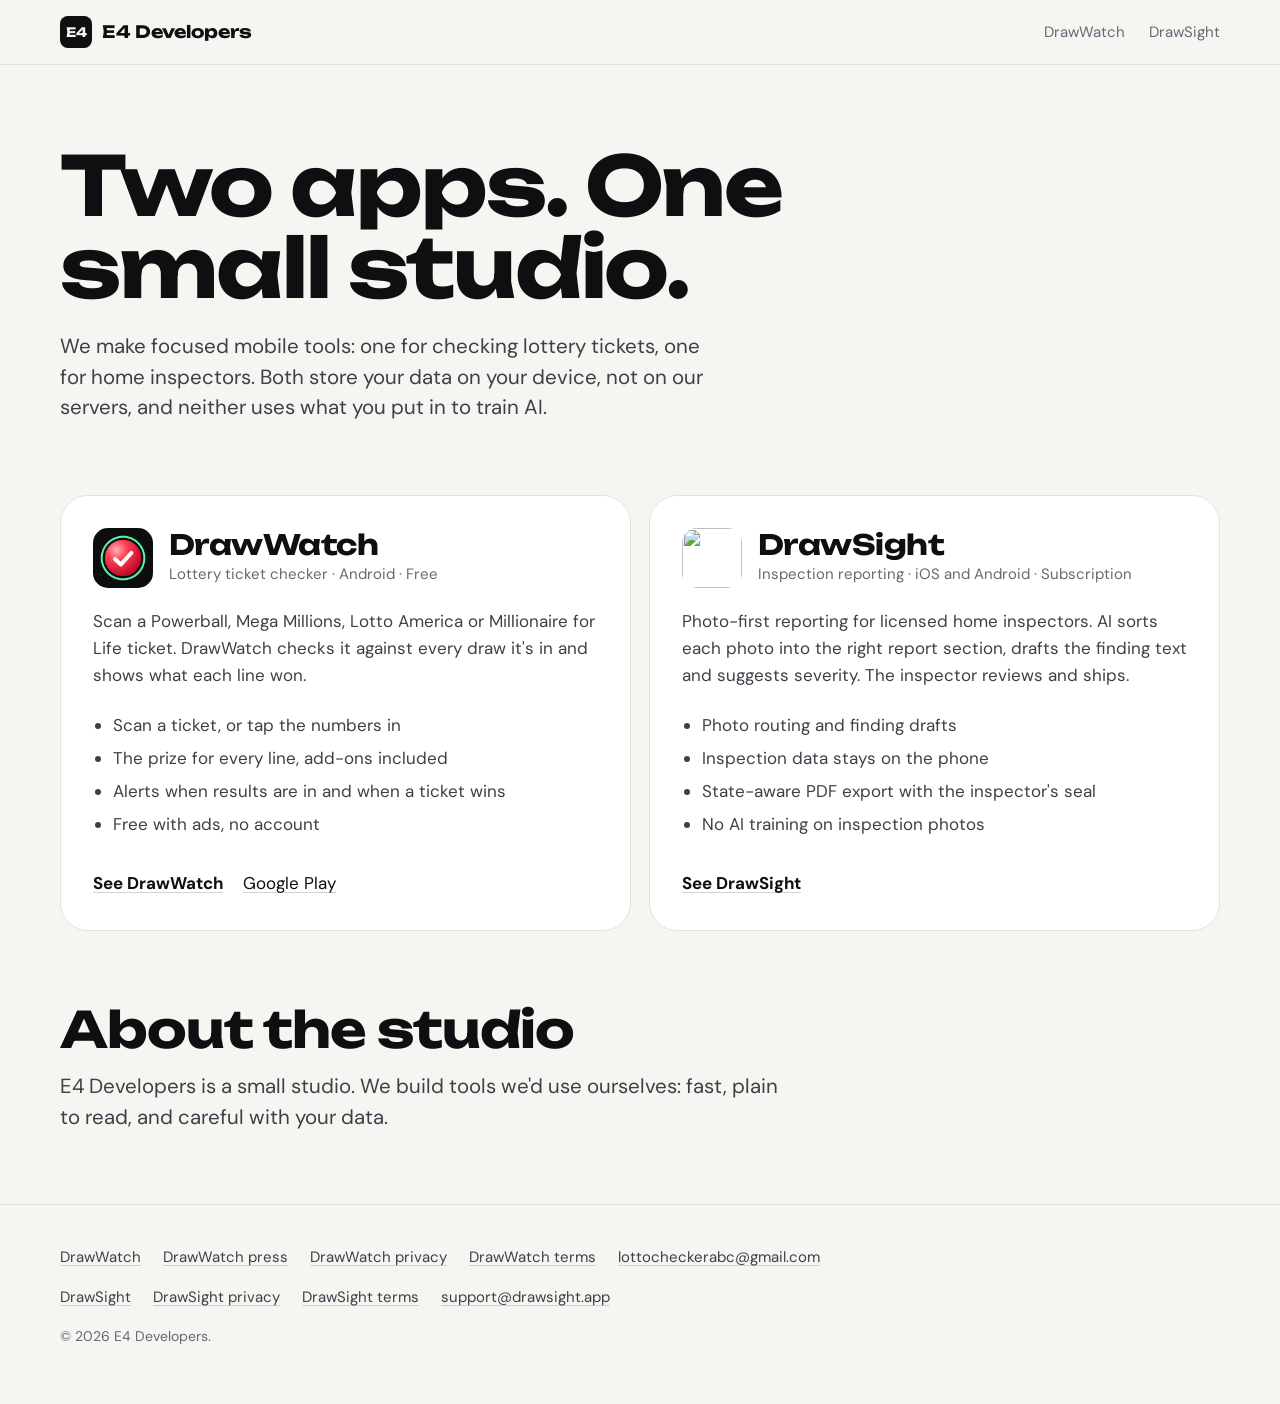
==== commit 3bb7c50e: "DrawWatch site: prize charts on the checker pages, nine games, press links, search title, sitemap da" ====
--- a/index.html
+++ b/index.html
@@ -109,6 +109,7 @@
   <div class="wrap">
     <nav aria-label="DrawWatch">
       <a href="drawwatch.html">DrawWatch</a>
+      <a href="press">DrawWatch press</a>
       <a href="privacy-policy.html">DrawWatch privacy</a>
       <a href="terms-of-service.html">DrawWatch terms</a>
       <a href="mailto:lottocheckerabc@gmail.com">lottocheckerabc@gmail.com</a>
--- a/drawwatch.css
+++ b/drawwatch.css
@@ -1,9 +1,9 @@
-/* DrawWatch site (drawwatch.html, privacy-policy.html, terms-of-service.html).
- * A light page so the app's dark screens stand out. Same type as the app:
- * Unbounded for display, DM Sans for text. Game colors only where they name
- * a game; green only for money and the main button. The lottery-ball
- * shading is the only gradient (it's the object's material). No glows,
- * emoji, icon boxes or entrance animations. */
+/* DrawWatch site (drawwatch.html, index.html, privacy-policy.html,
+ * terms-of-service.html). A light page so the app's dark screens stand out.
+ * Same type as the app: Unbounded for display, DM Sans for text. Game colors
+ * only where they name a game; green only for money and the main button.
+ * The lottery-ball shading is the only gradient. No glows, emoji or icon
+ * boxes. Motion only for state changes (switching the screen in the tour). */
 
 :root {
   --bg: #F5F5F2;
@@ -28,42 +28,51 @@
 }
 
 * { box-sizing: border-box; margin: 0; padding: 0; }
-html { -webkit-text-size-adjust: 100%; scroll-behavior: smooth; }
+html { -webkit-text-size-adjust: 100%; scroll-behavior: smooth; scroll-padding-top: 72px; }
 @media (prefers-reduced-motion: reduce) { html { scroll-behavior: auto; } }
 body { background: var(--bg); color: var(--text-soft); font-family: var(--body); font-size: 17px; line-height: 1.6; -webkit-font-smoothing: antialiased; overflow-x: hidden; }
 a { color: var(--text); text-decoration: underline; text-underline-offset: 3px; text-decoration-color: var(--line-strong); }
 a:hover { text-decoration-color: var(--text); }
 :focus-visible { outline: 2px solid var(--text); outline-offset: 3px; border-radius: 6px; }
 img { max-width: 100%; height: auto; display: block; }
+button { font: inherit; color: inherit; background: none; border: 0; cursor: pointer; text-align: left; }
 .skip { position: absolute; left: -999px; top: 8px; background: var(--text); color: #fff; padding: 8px 12px; border-radius: 8px; z-index: 10; }
 .skip:focus { left: 8px; }
 
-.wrap { width: min(1180px, 100%); margin: 0 auto; padding: 0 var(--gutter); }
+.wrap { width: min(1200px, 100%); margin: 0 auto; padding: 0 var(--gutter); }
 .measure { max-width: 760px; }
 .narrow { width: min(760px, 100%); }
 
 h1, h2, h3 { color: var(--text); }
-h1 { font-family: var(--display); font-weight: 700; font-size: clamp(42px, 8vw, 88px); line-height: 1.0; letter-spacing: -0.025em; }
-h2 { font-family: var(--display); font-weight: 700; font-size: clamp(30px, 4.6vw, 52px); line-height: 1.05; letter-spacing: -0.02em; }
-h3 { font-family: var(--display); font-weight: 700; font-size: 21px; line-height: 1.2; letter-spacing: -0.01em; }
+h1 { font-family: var(--display); font-weight: 700; font-size: clamp(42px, 6.4vw, 84px); line-height: 1.0; letter-spacing: -0.025em; }
+h2 { font-family: var(--display); font-weight: 700; font-size: clamp(30px, 4.2vw, 50px); line-height: 1.05; letter-spacing: -0.02em; }
+h3 { font-family: var(--display); font-weight: 700; font-size: 20px; line-height: 1.2; letter-spacing: -0.01em; }
 p + p { margin-top: 12px; }
-.lead { font-size: clamp(18px, 2.2vw, 22px); line-height: 1.5; color: var(--text-soft); }
+.lead { font-size: clamp(18px, 1.6vw, 21px); line-height: 1.5; color: var(--text-soft); }
 .note { color: var(--muted); font-size: 15px; }
 .money { color: var(--money); font-family: var(--display); font-weight: 700; }
+
+/* Device-aware blocks: a script in <head> sets html[data-device] to
+   android, ios or desktop. Without it, the Google Play version shows. */
+.for-android, .for-ios, .for-desktop { display: none; }
+html:not([data-device]) .for-android,
+html[data-device="android"] .for-android { display: flex; }
+html[data-device="ios"] .for-ios { display: flex; }
+html[data-device="desktop"] .for-desktop { display: flex; }
 
 /* Top bar */
 .top { position: sticky; top: 0; z-index: 5; background: rgba(245, 245, 242, 0.96); border-bottom: 1px solid var(--line); }
 .top .wrap { display: flex; align-items: center; justify-content: space-between; gap: 16px; min-height: 64px; }
 .top-brand { display: flex; align-items: center; gap: 10px; color: var(--text); text-decoration: none; font-family: var(--display); font-weight: 700; font-size: 17px; }
 .top-brand img { width: 32px; height: 32px; border-radius: 8px; }
-.top nav { display: flex; align-items: center; gap: 22px; font-size: 15px; }
+.top nav { display: flex; align-items: center; gap: 24px; font-size: 15px; }
 .top nav a { color: var(--muted); text-decoration: none; }
 .top nav a:hover, .top nav a[aria-current="page"] { color: var(--text); }
 .top .get { color: var(--on-green); background: var(--green); padding: 9px 16px; border-radius: 999px; font-weight: 700; }
 .top .get:hover { color: var(--on-green); background: #7AF5BA; }
-@media (max-width: 600px) { .top nav .hide-sm { display: none; } }
-
-/* Lottery balls (the app's glossy ball) */
+@media (max-width: 700px) { .top nav .hide-sm { display: none; } }
+
+/* Lottery balls */
 .ball {
   --b0: #FFFFFF; --b1: #F1F2F5; --b2: #C3C6CD; --b3: #8A8E97; --bt: #111317;
   width: 46px; height: 46px; border-radius: 50%; flex: 0 0 auto;
@@ -76,95 +85,101 @@
 .ball.mm { --b0: #FFF0C2; --b1: #FFC23D; --b2: #D48A00; --b3: #8A5600; --bt: #1D1400; }
 .ball.mfl { --b0: #C9FFF0; --b1: #2BD4A4; --b2: #0E9873; --b3: #065C45; --bt: #00261B; }
 .ball.la { --b0: #E8DCFF; --b1: #A070FF; --b2: #6A35D6; --b3: #3B1691; --bt: #fff; }
-.ball.sm { width: 26px; height: 26px; font-size: 11px; }
+.ball.sm { width: 24px; height: 24px; font-size: 11px; }
 .ball.lg { width: 64px; height: 64px; font-size: 24px; }
 
-/* Store badge */
+/* Store badge and the download block */
 .badge { display: inline-block; line-height: 0; border-radius: 10px; }
-.badge img { height: 58px; width: auto; }
-.cta-row { display: flex; align-items: center; justify-content: center; gap: 12px 18px; flex-wrap: wrap; margin-top: 32px; }
+.badge img { height: 56px; width: auto; }
+/* Apple's badge has no built-in margin; Google's PNG has about 8px. */
+.badge.apple img { height: 46px; margin: 5px 0; }
+.get-block { align-items: center; gap: 18px 22px; flex-wrap: wrap; margin-top: 32px; }
+.qr { display: flex; align-items: center; gap: 16px; background: var(--card); border: 1px solid var(--line); border-radius: 20px; padding: 14px 18px 14px 14px; }
+.qr img { width: 112px; height: 112px; }
+.qr strong { display: block; color: var(--text); font-size: 16px; }
+.qr span { display: block; color: var(--muted); font-size: 14px; line-height: 1.4; margin-top: 2px; }
+.ios-note { display: flex; flex-direction: column; align-items: flex-start; gap: 6px; background: var(--card); border: 1px solid var(--line); border-radius: 20px; padding: 16px 18px; max-width: 420px; }
+.ios-note strong { color: var(--text); }
+.ios-note span { color: var(--muted); font-size: 15px; }
 .cta-note { color: var(--muted); font-size: 15px; }
 
 /* A phone: the real screen in a plain dark frame */
 .device { background: #050506; border-radius: 46px; padding: 9px; box-shadow: 0 0 0 1px var(--line-strong), 0 40px 70px -30px rgba(14, 15, 17, 0.55), 0 16px 30px -18px rgba(14, 15, 17, 0.35); }
 .device img { border-radius: 37px; width: 100%; }
 
-/* Hero */
-.hero { text-align: center; padding: 64px 0 0; }
-.hero h1 { max-width: 13ch; margin: 0 auto; }
-.hero .lead { max-width: 38ch; margin: 22px auto 0; }
-.games-line { display: flex; justify-content: center; flex-wrap: wrap; gap: 10px 20px; margin-top: 26px; font-size: 15px; color: var(--text-soft); }
+/* Hero: one screen on desktop */
+.hero { padding: 40px 0 24px; }
+.hero .wrap { display: grid; gap: 40px; align-items: center; }
+.hero .lead { margin-top: 20px; max-width: 34ch; }
+.games-line { display: flex; flex-wrap: wrap; gap: 8px 18px; margin-top: 28px; font-size: 15px; color: var(--text-soft); }
 .games-line span { display: inline-flex; align-items: center; gap: 8px; }
-.phones { display: flex; justify-content: center; align-items: flex-end; margin-top: 56px; padding-bottom: 8px; }
-.phones .device { width: 300px; position: relative; z-index: 2; }
+.phones { display: flex; justify-content: center; align-items: flex-end; }
+.phones .device { width: min(300px, 74vw); position: relative; z-index: 2; }
 .phones .side { display: none; }
-@media (min-width: 760px) {
-  .phones .device { width: 330px; }
-  .phones .side { display: block; width: 280px; z-index: 1; transform: translateY(40px); }
-  .phones .side.left { margin-right: -30px; }
-  .phones .side.right { margin-left: -30px; }
-}
-
-/* Sections */
-section { padding: 96px 0; }
-.section-head { max-width: 720px; }
-.section-head.center { margin: 0 auto; text-align: center; }
-.section-head .lead { margin-top: 16px; }
-
-/* Steps */
-.steps { display: grid; gap: 32px; margin-top: 48px; list-style: none; }
-.steps li { display: flex; gap: 18px; align-items: flex-start; }
-.steps .ball { display: grid; }
-.steps h3 { margin: 8px 0 6px; font-size: 20px; }
-
-/* Bento: feature tiles with close-ups of the real screens */
-.bento { display: grid; gap: 18px; margin-top: 48px; }
-.tile { background: var(--card); border: 1px solid var(--line); border-radius: var(--radius); padding: 28px 24px 0; display: flex; flex-direction: column; overflow: hidden; }
-.tile p { margin-top: 10px; font-size: 16px; }
-.tile .shot { margin-top: auto; padding-top: 28px; display: flex; justify-content: center; }
-.tile .shot img { width: 100%; max-width: 412px; border-radius: 20px 20px 0 0; box-shadow: 0 0 0 1px #000; }
-.tile.wide .shot img { max-width: 440px; }
-.tile.ink { background: var(--ink); border-color: var(--ink); }
-.tile.ink h3 { color: var(--ink-text); }
-.tile.ink p { color: var(--ink-muted); }
-.tile.text-only .shot { padding-bottom: 30px; }
-
-/* Notification mock (real wording from the app) */
-.notifs { display: grid; gap: 10px; width: 100%; max-width: 412px; }
-.notif { background: var(--ink-surface); border: 1px solid var(--ink-line); border-radius: 18px; padding: 14px 16px; display: grid; grid-template-columns: auto 1fr; gap: 4px 12px; text-align: left; }
-.notif img { width: 22px; height: 22px; border-radius: 6px; grid-row: span 3; margin-top: 2px; }
-.notif .app { color: var(--ink-muted); font-size: 13px; }
-.notif strong { color: var(--ink-text); font-size: 15px; }
-.notif span.body { color: var(--ink-muted); font-size: 14px; }
-
-/* Games */
-.games { display: grid; gap: 16px; margin-top: 44px; }
-.game { background: var(--card); border: 1px solid var(--line); border-radius: 24px; padding: 24px; }
-.game-head { display: flex; align-items: center; gap: 14px; }
-.game h3 { font-size: 17px; }
-.game dl { margin-top: 18px; display: grid; grid-template-columns: 4.4em 1fr; gap: 8px 12px; font-size: 15.5px; }
-.game dt { color: var(--muted); }
-.game dd { color: var(--text-soft); }
-
-/* Privacy */
-.trust { display: grid; gap: 28px; margin-top: 44px; }
-.trust div { border-top: 2px solid var(--text); padding-top: 18px; }
-.trust p { margin-top: 10px; font-size: 16px; }
+
+/* Tour: pick a feature, the phone shows it */
+.tour { padding: 88px 0; }
+.tour-head { max-width: 640px; }
+.tour-head .lead { margin-top: 14px; }
+.tour-grid { display: none; }
+.tour-cards { display: flex; gap: 14px; overflow-x: auto; scroll-snap-type: x mandatory; margin: 32px calc(-1 * var(--gutter)) 0; padding: 4px var(--gutter) 20px; }
+.tour-card { flex: 0 0 min(80vw, 330px); scroll-snap-align: start; background: var(--card); border: 1px solid var(--line); border-radius: 24px; padding: 22px 22px 0; overflow: hidden; display: flex; flex-direction: column; }
+.tour-card p { font-size: 15.5px; margin-top: 8px; margin-bottom: 20px; }
+.tour-card img { margin-top: auto; border-radius: 20px 20px 0 0; box-shadow: 0 0 0 1px #000; }
+.swipe-hint { color: var(--muted); font-size: 14px; margin-top: 4px; }
+.tabs { display: grid; gap: 4px; align-content: center; margin-top: 28px; margin-left: -22px; }
+.tab { padding: 18px 22px; border-radius: 18px; border: 1px solid transparent; color: var(--text-soft); }
+.tab .t { display: block; font-family: var(--display); font-weight: 700; font-size: 19px; color: var(--muted); }
+.tab .d { display: block; font-size: 15.5px; color: var(--text-soft); max-height: 0; overflow: hidden; opacity: 0; margin-top: 0; transition: max-height 0.3s ease, opacity 0.3s ease, margin 0.3s ease; }
+.tab:hover .t { color: var(--text); }
+.tab[aria-selected="true"] { background: var(--card); border-color: var(--line); }
+.tab[aria-selected="true"] .t { color: var(--text); }
+.tab[aria-selected="true"] .d { max-height: 120px; opacity: 1; margin-top: 6px; }
+.stage { display: flex; justify-content: center; }
+.stage .device { width: min(340px, (100vh - 150px) * 0.462); position: relative; }
+.stage .screens { position: relative; }
+.stage .screens img { position: absolute; inset: 0; opacity: 0; transition: opacity 0.25s ease; }
+.stage .screens img:first-child { position: relative; }
+.stage .screens img.on { opacity: 1; }
+@media (prefers-reduced-motion: reduce) { .stage .screens img, .tab .d { transition: none; } }
+
+/* Games and data */
+.facts { padding: 88px 0; background: var(--card); border-top: 1px solid var(--line); border-bottom: 1px solid var(--line); }
+.facts .wrap { display: grid; gap: 56px; }
+.game-list { margin-top: 28px; display: grid; }
+.game-row { display: grid; grid-template-columns: auto 1fr; gap: 4px 16px; align-items: center; padding: 16px 0; border-bottom: 1px solid var(--line); }
+.game-row:last-child { border-bottom: 0; }
+.game-row .ball { grid-row: span 2; }
+.game-row strong { color: var(--text); font-size: 17px; }
+.game-row span { color: var(--muted); font-size: 15px; }
+.trust { display: grid; gap: 22px; margin-top: 28px; }
+.trust div { border-left: 3px solid var(--text); padding-left: 16px; }
+.trust h3 { font-family: var(--body); font-size: 17px; }
+.trust p { margin-top: 4px; font-size: 15.5px; }
 
 /* FAQ */
-.faq { margin-top: 32px; border-top: 1px solid var(--line-strong); }
+.faq-wrap { padding: 88px 0; }
+.faq-layout { display: grid; gap: 8px; }
+.faq { margin-top: 24px; border-top: 1px solid var(--line-strong); }
 .faq details { border-bottom: 1px solid var(--line-strong); }
-.faq summary { cursor: pointer; list-style: none; padding: 22px 40px 22px 0; position: relative; color: var(--text); font-weight: 700; font-size: 18px; }
+.faq summary { cursor: pointer; list-style: none; padding: 20px 40px 20px 0; position: relative; color: var(--text); font-weight: 700; font-size: 17.5px; }
 .faq summary::-webkit-details-marker { display: none; }
-.faq summary::after { content: "+"; position: absolute; right: 4px; top: 17px; font-family: var(--display); font-size: 24px; color: var(--muted); }
+.faq summary::after { content: "+"; position: absolute; right: 4px; top: 15px; font-family: var(--display); font-size: 24px; color: var(--muted); }
 .faq details[open] summary::after { content: "\2212"; }
-.faq details > div { padding: 0 0 22px; max-width: 64ch; }
+.faq details > div { padding: 0 0 20px; max-width: 64ch; }
 
 /* Closing band */
-.closing { background: var(--ink); text-align: center; }
+.closing { background: var(--ink); padding: 80px 0; }
+.closing .wrap { display: grid; gap: 28px; align-items: center; }
 .closing h2 { color: var(--ink-text); }
-.closing .lead { color: var(--ink-muted); margin: 16px auto 0; max-width: 40ch; }
-.closing .balls { display: flex; justify-content: center; gap: 12px; margin-bottom: 30px; }
+.closing .lead { color: var(--ink-muted); margin-top: 14px; max-width: 36ch; }
+.closing .balls { display: flex; gap: 12px; margin-bottom: 26px; }
+.closing .get-block { margin-top: 0; }
+.closing .qr { background: var(--card); }
+.closing .ios-note { background: var(--ink-surface); border-color: var(--ink-line); }
+.closing .ios-note strong { color: var(--ink-text); }
+.closing .ios-note span { color: var(--ink-muted); }
+.closing .ios-note a { color: var(--ink-text); }
 
 /* Shared box */
 .box { background: var(--card); border: 1px solid var(--line); border-radius: 22px; padding: 24px; }
@@ -183,33 +198,6 @@
 .legal .summary { margin-top: 26px; }
 .legal .summary li { margin: 8px 0; }
 .legal .summary strong { color: var(--text); }
-
-/* Footer */
-footer { border-top: 1px solid var(--line); padding: 40px 0 56px; color: var(--muted); font-size: 15px; }
-footer .wrap { display: grid; gap: 16px; }
-footer nav { display: flex; gap: 10px 22px; flex-wrap: wrap; }
-footer nav a { color: var(--text-soft); }
-footer .fine { font-size: 14px; color: var(--muted); max-width: 90ch; }
-.closing + footer { border-top: 0; }
-
-@media (min-width: 720px) {
-  .tile { padding: 30px 30px 0; min-height: 420px; }
-  .steps { grid-template-columns: repeat(3, 1fr); gap: 36px; }
-  .steps li { flex-direction: column; gap: 16px; }
-  .steps h3 { margin-top: 0; }
-  .bento { grid-template-columns: repeat(2, 1fr); }
-  .games { grid-template-columns: repeat(2, 1fr); }
-  .trust { grid-template-columns: repeat(3, 1fr); gap: 36px; }
-}
-@media (min-width: 1000px) {
-  .bento { grid-template-columns: repeat(3, 1fr); }
-  .tile.wide { grid-column: span 2; }
-  .games { grid-template-columns: repeat(4, 1fr); }
-}
-
-/* FAQ beside its heading on wide screens */
-.faq-layout { display: grid; gap: 8px; }
-@media (min-width: 1000px) { .faq-layout { grid-template-columns: 1fr 1.7fr; gap: 64px; align-items: start; } .faq-layout .faq { margin-top: 0; } }
 
 /* Studio home (index.html) */
 .brand-mark { display: inline-grid; place-items: center; width: 32px; height: 32px; border-radius: 8px; background: var(--text); color: var(--bg); font-family: var(--display); font-size: 13px; font-weight: 700; }
@@ -227,6 +215,37 @@
 .product li { margin: 6px 0; }
 .product .links { margin-top: auto; padding-top: 26px; display: flex; flex-wrap: wrap; gap: 12px 20px; align-items: center; }
 .product .links .primary { color: var(--text); font-weight: 700; }
-.studio-about { max-width: 720px; }
+.studio-about { max-width: 720px; padding: 72px 0; }
 .studio-about p { margin-top: 16px; }
-@media (min-width: 860px) { .products { grid-template-columns: 1fr 1fr; } }
+
+/* Footer */
+footer { border-top: 1px solid var(--line); padding: 40px 0 56px; color: var(--muted); font-size: 15px; }
+footer .wrap { display: grid; gap: 16px; }
+footer nav { display: flex; gap: 10px 22px; flex-wrap: wrap; }
+footer nav a { color: var(--text-soft); }
+footer .fine { font-size: 14px; color: var(--muted); max-width: 90ch; }
+.closing + footer { border-top: 0; }
+
+/* Tablet and up */
+@media (min-width: 760px) {
+  .phones .device { width: min(300px, 31vh); }
+  .phones .side { display: block; width: min(250px, 26vh); z-index: 1; transform: translateY(32px); }
+  .phones .side.left { margin-right: -34px; }
+  .phones .side.right { margin-left: -34px; }
+  .products { grid-template-columns: 1fr 1fr; }
+}
+
+/* Desktop: hero fills the first screen, the tour becomes tabs beside a phone,
+   games and data sit side by side, FAQ beside its heading */
+@media (min-width: 1024px) {
+  .hero { min-height: calc(100vh - 64px); display: flex; align-items: center; padding: 32px 0; }
+  .hero .wrap { grid-template-columns: 1fr 1.05fr; gap: 24px; }
+  .tour { min-height: calc(100vh - 64px); display: flex; align-items: center; padding: 40px 0; }
+  .narrow-only { display: none; }
+  .tour-cards, .swipe-hint { display: none; }
+  .tour-grid { display: grid; grid-template-columns: 1fr 1fr; gap: 48px; align-items: center; }
+  .facts .wrap { grid-template-columns: 1fr 1fr; gap: 80px; }
+  .faq-layout { grid-template-columns: 1fr 1.7fr; gap: 64px; align-items: start; }
+  .faq-layout .faq { margin-top: 0; }
+  .closing .wrap { grid-template-columns: 1.1fr 1fr; }
+}
